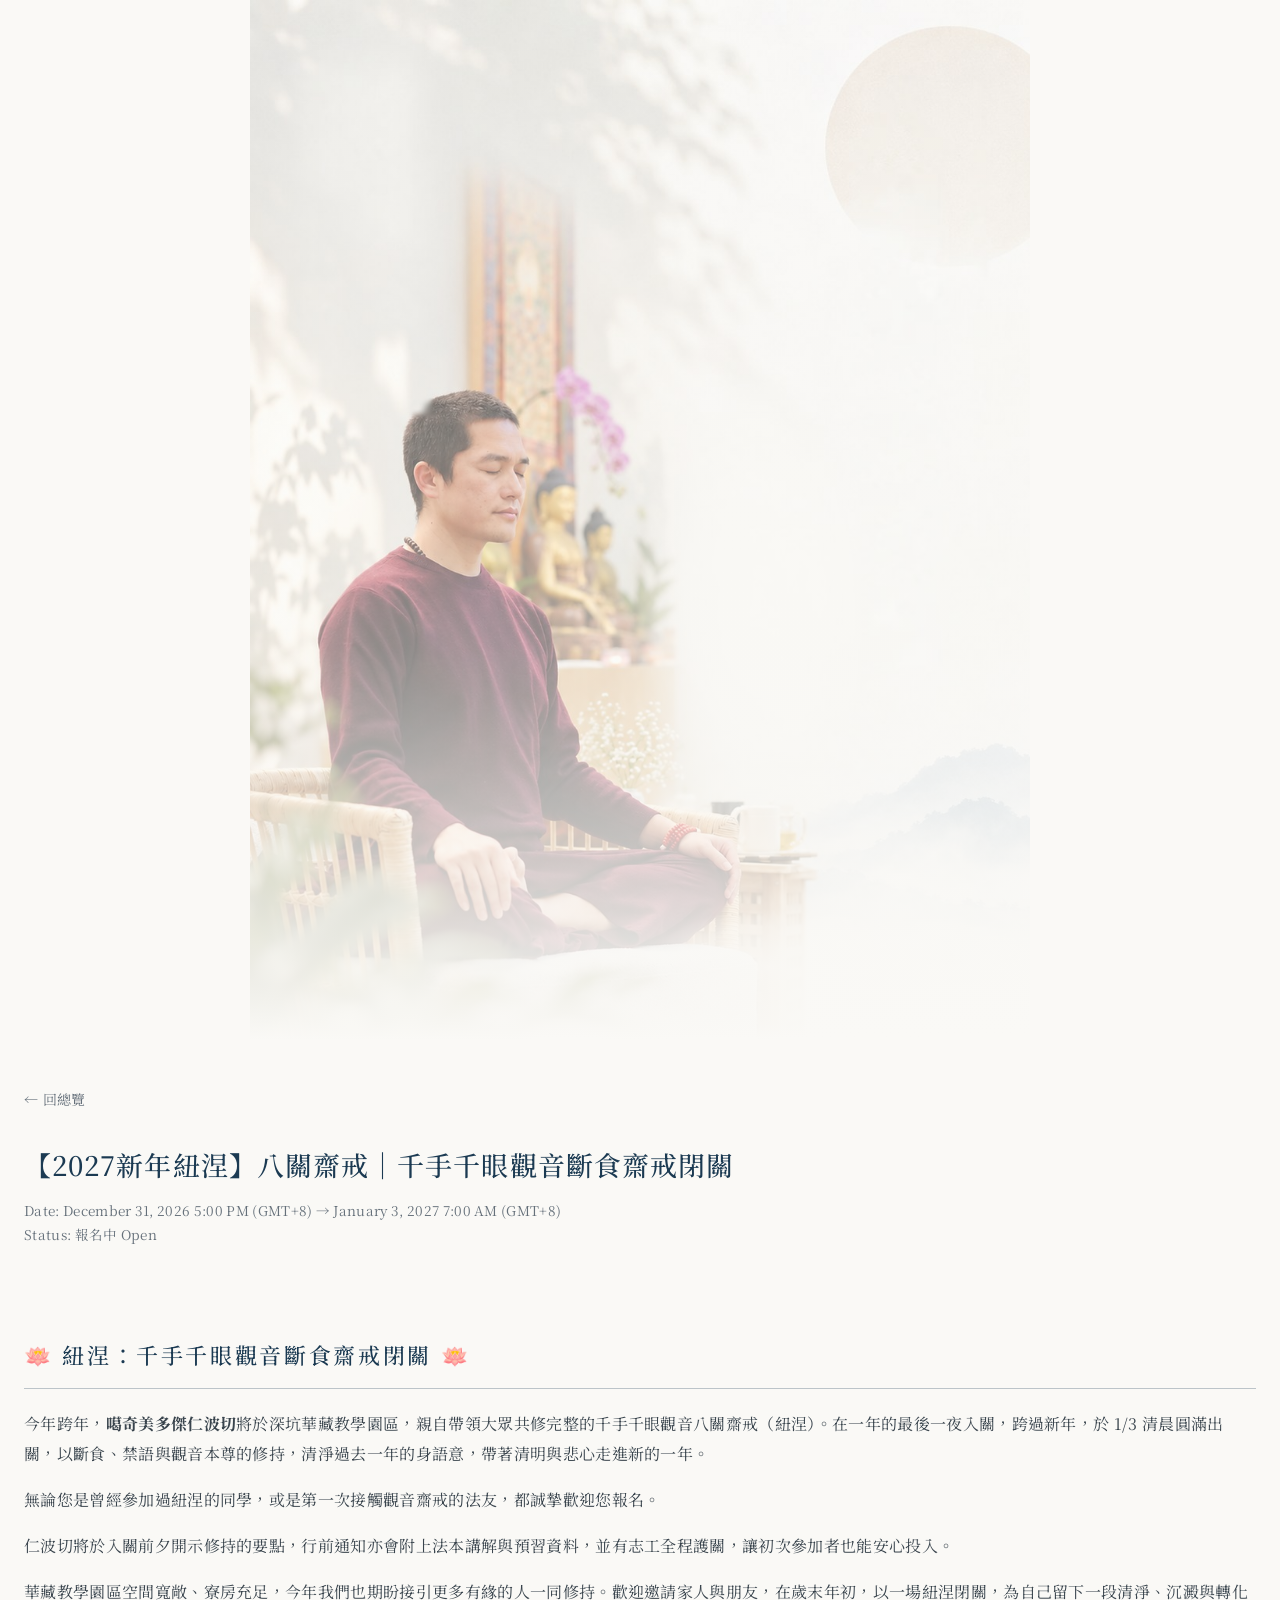
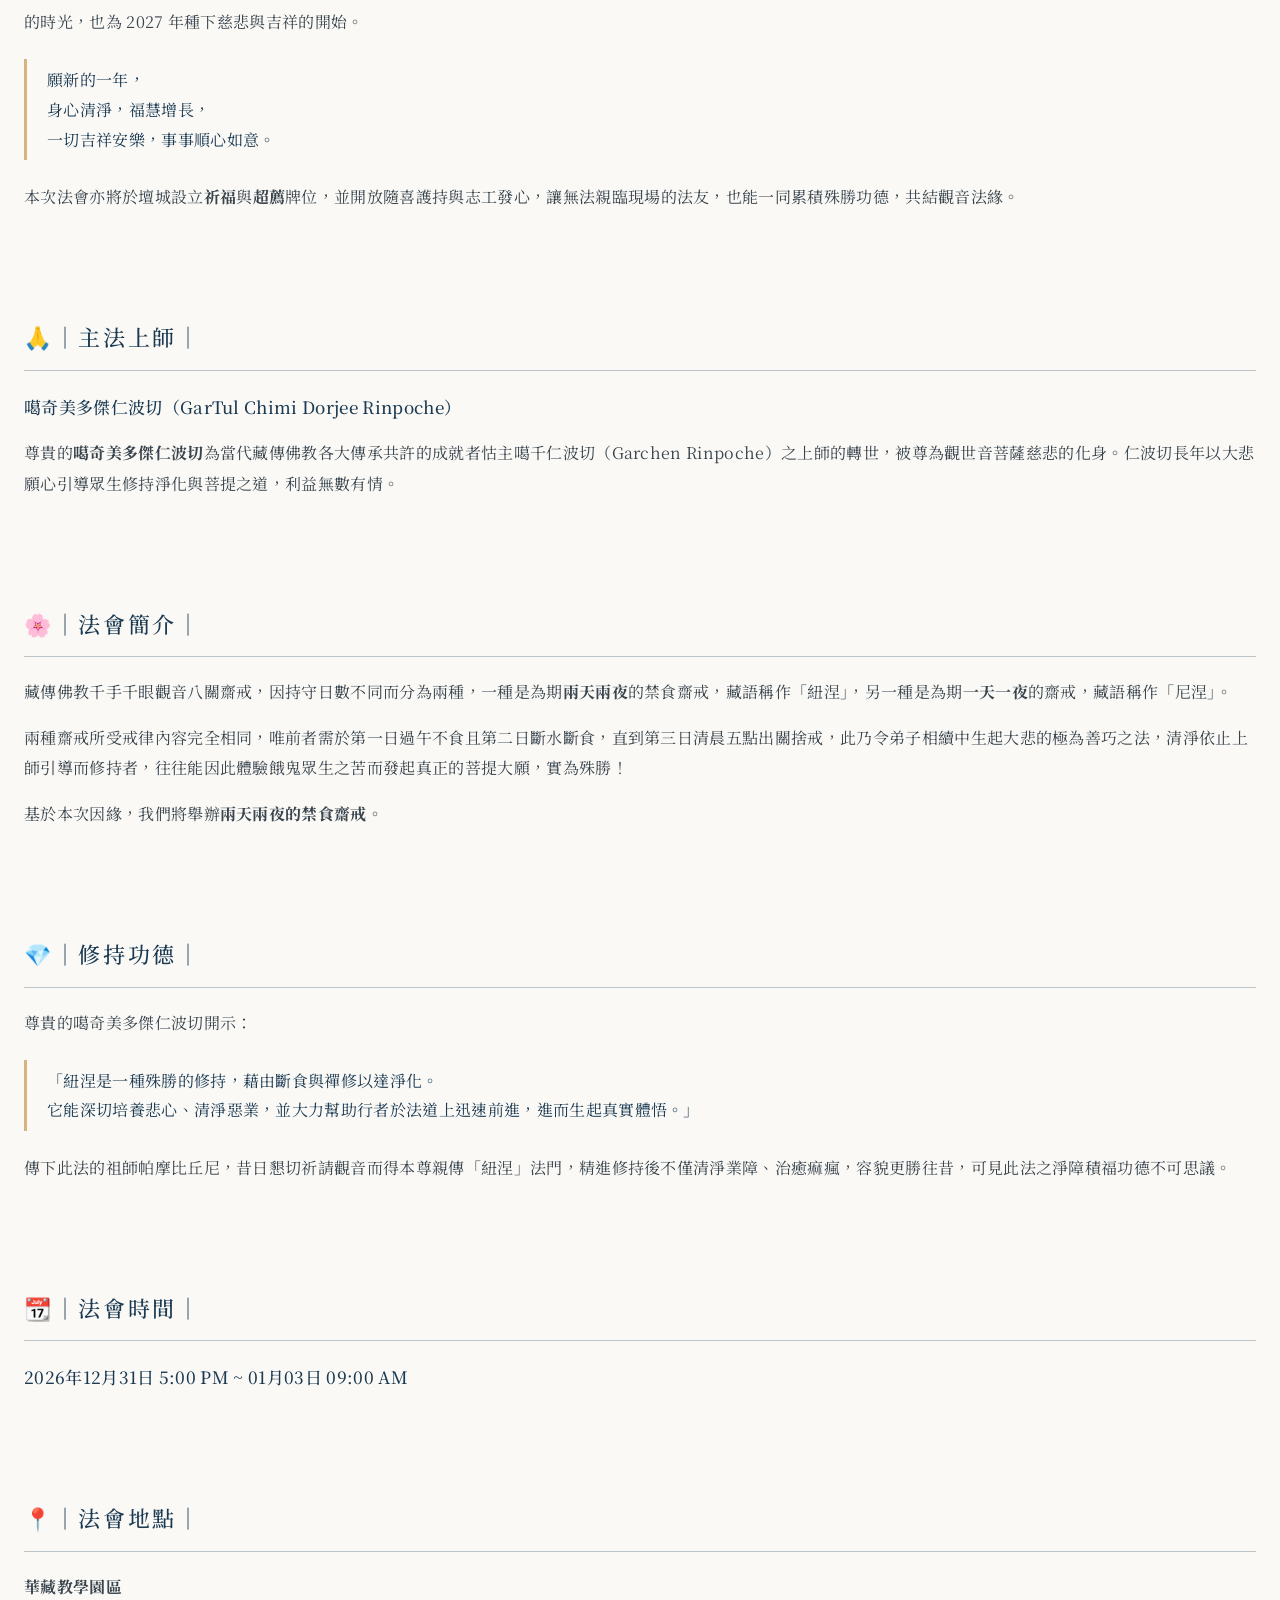
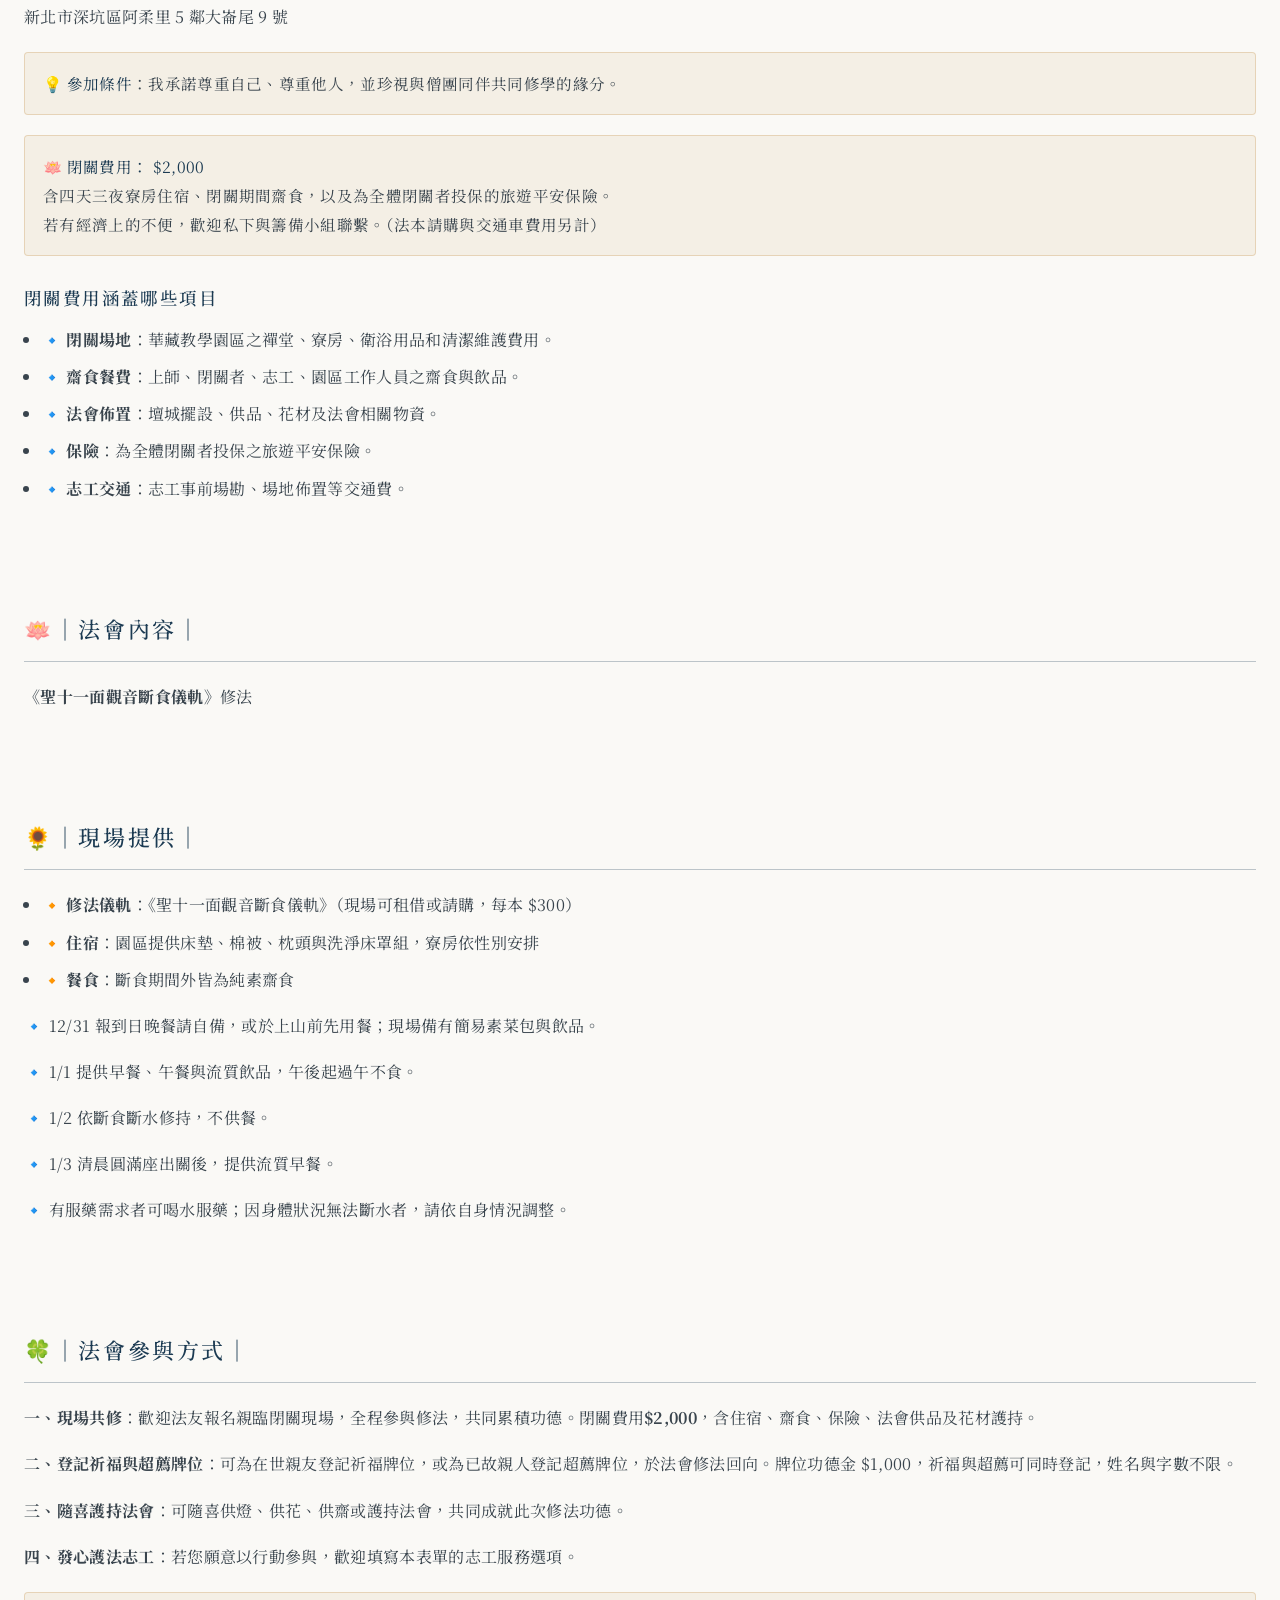
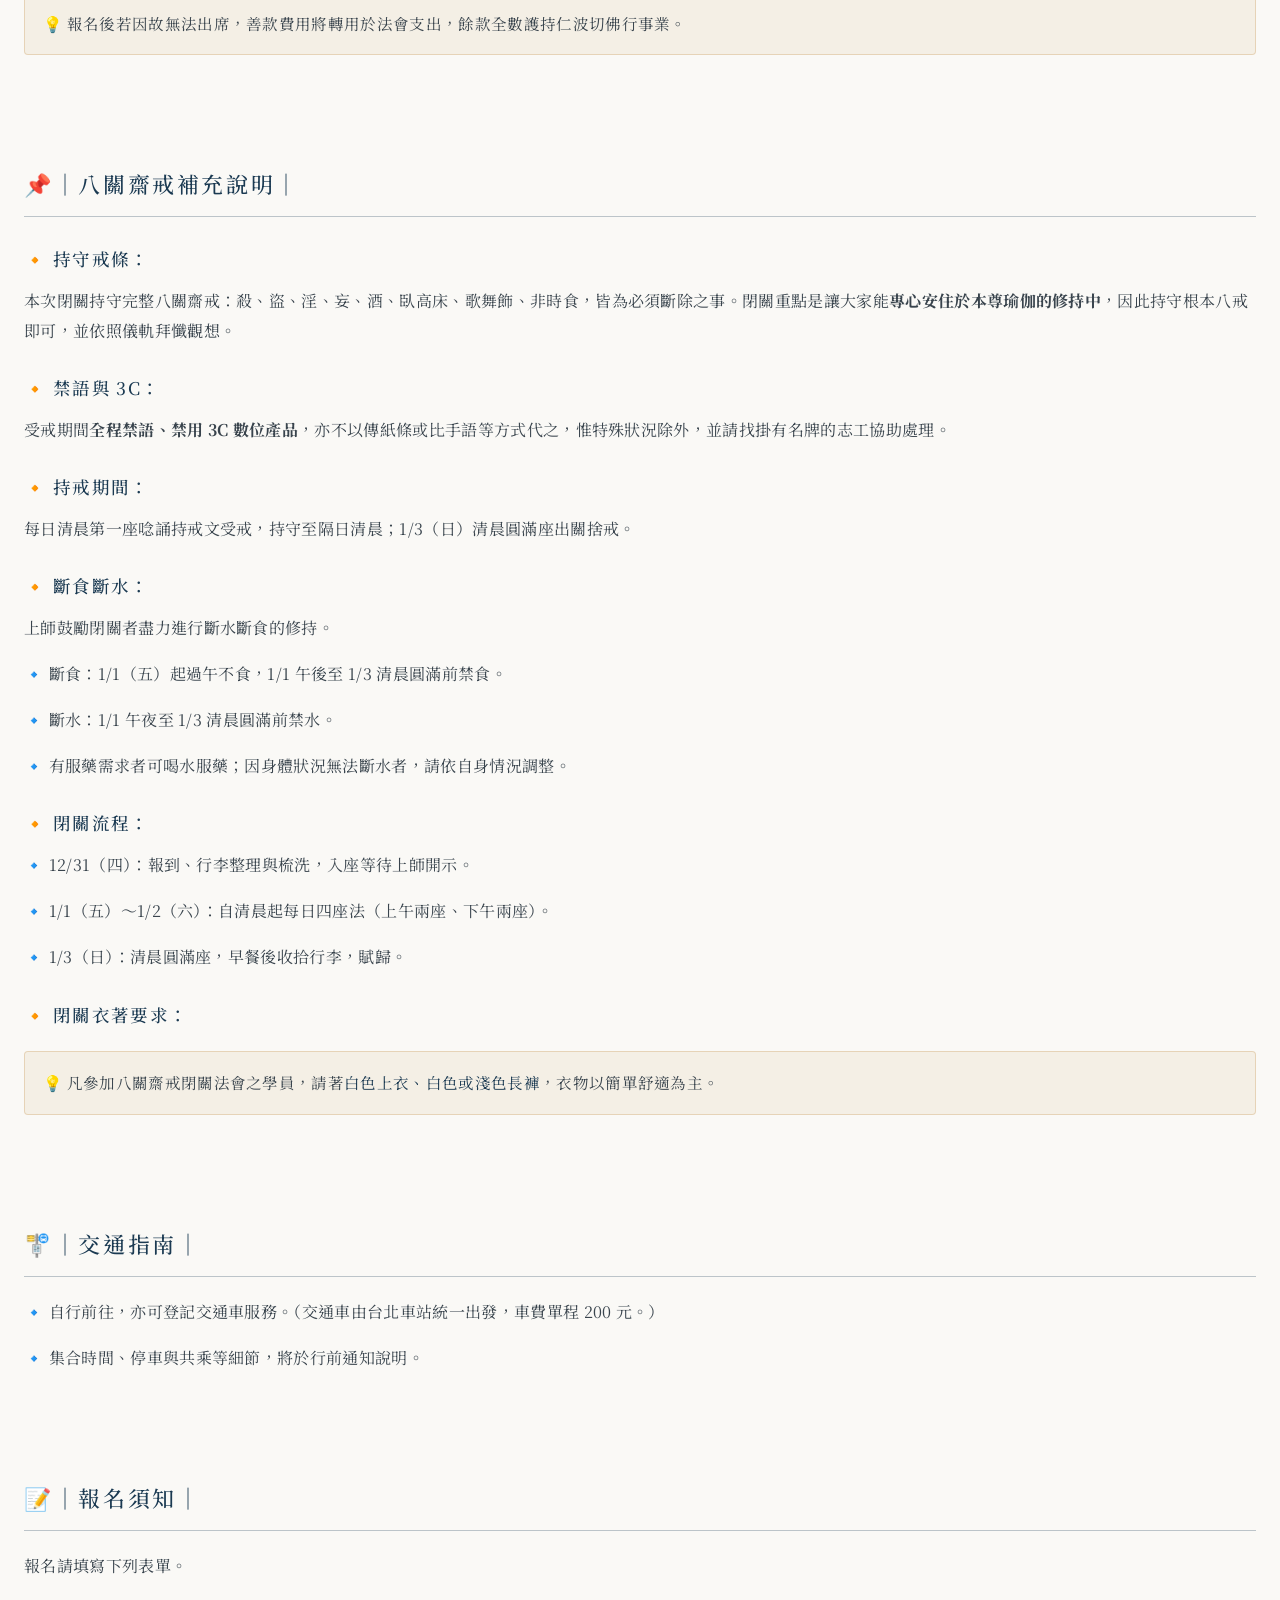
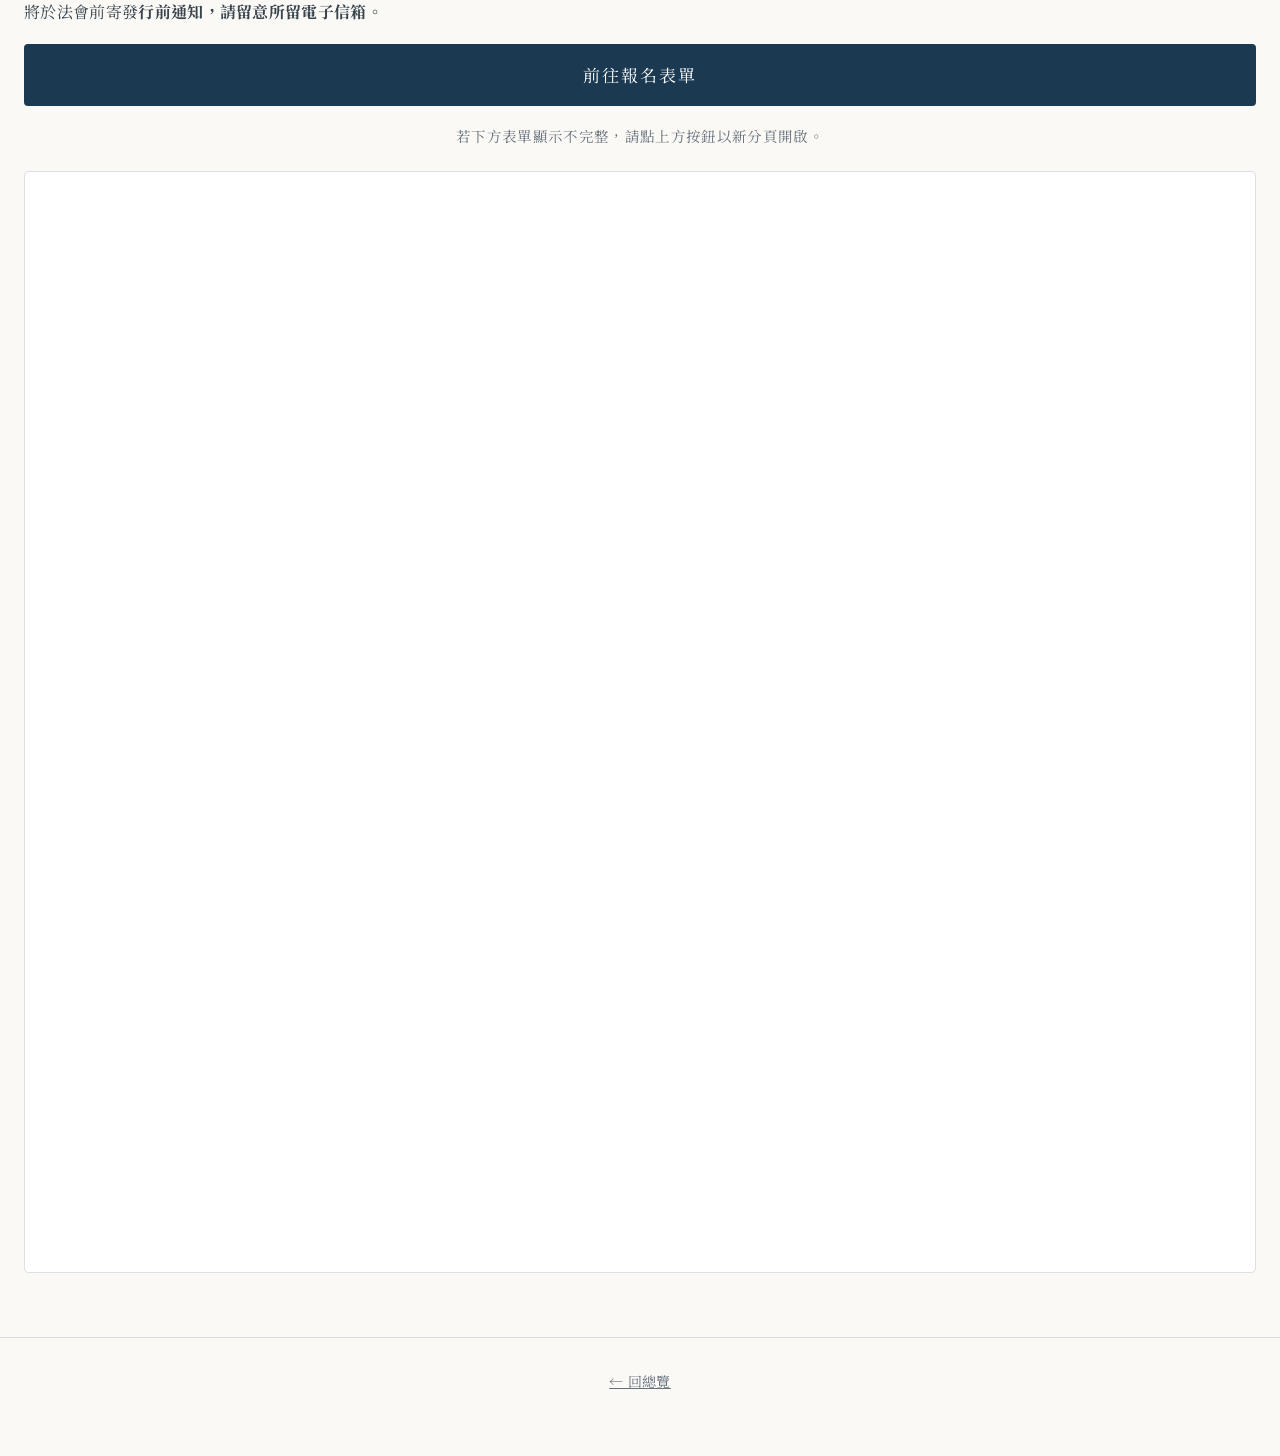
==== newyear.html @ a2498593 "介紹全文改用 Notion 原文；新年場開放報名；提高對比 內容 - 三頁的介紹段落一律改為兩份 Notion 活動頁的原文，移除先前自行撰寫的   導言與尼涅／紐涅對照表。首頁只留海報與兩場入口，不" ====
<!doctype html>
<html lang="zh-Hant">
<head>
<meta charset="utf-8">
<meta name="viewport" content="width=device-width,initial-scale=1">
<title>【2027新年紐涅】八關齋戒｜千手千眼觀音斷食齋戒閉關</title>
<meta name="description" content="2026/12/31–2027/01/03 深坑華藏教學園區。噶奇美多傑仁波切主法。完整跨年閉關，全程住宿。">
<link rel="icon" href="assets/favicon.svg" type="image/svg+xml">
<link rel="canonical" href="https://gcdrcommunity.github.io/chenrezig/newyear.html">
<meta property="og:type" content="website">
<meta property="og:title" content="【2027新年紐涅】八關齋戒｜千手千眼觀音斷食齋戒閉關">
<meta property="og:description" content="2026/12/31–2027/01/03 深坑華藏教學園區。噶奇美多傑仁波切主法。完整跨年閉關，全程住宿。">
<meta property="og:url" content="https://gcdrcommunity.github.io/chenrezig/newyear.html">
<meta property="og:image" content="https://gcdrcommunity.github.io/chenrezig/assets/og.jpg">
<meta property="og:image:width" content="1200">
<meta property="og:image:height" content="630">
<meta property="og:locale" content="zh_TW">
<meta name="twitter:card" content="summary_large_image">
<link rel="preconnect" href="https://fonts.googleapis.com">
<link rel="preconnect" href="https://fonts.gstatic.com" crossorigin>
<link href="https://fonts.googleapis.com/css2?family=Noto+Serif+TC:wght@300;400;500&amp;display=swap" rel="stylesheet">
<link rel="stylesheet" href="style.css">
</head>
<body>

<div class="hero"><img src="assets/hero.jpg" width="1000" height="1333" alt="禪堂中一位行者結跏趺坐，身後為佛龕與唐卡"></div>

<div class="wrap">
  <section>
    <a class="back" href="index.html">← 回總覽</a>
    <h1 class="ph">【2027新年紐涅】八關齋戒｜千手千眼觀音斷食齋戒閉關</h1>
    <p class="phs">Date: December 31, 2026 5:00 PM (GMT+8) → January 3, 2027 7:00 AM (GMT+8)<br>Status: 報名中 Open</p>
  </section>

  <section>
    <h2>🪷 紐涅：千手千眼觀音斷食齋戒閉關 🪷</h2>
    <p>今年跨年，<b>噶奇美多傑仁波切</b>將於深坑華藏教學園區，親自帶領大眾共修完整的千手千眼觀音八關齋戒（紐涅）。在一年的最後一夜入關，跨過新年，於 1/3 清晨圓滿出關，以斷食、禁語與觀音本尊的修持，清淨過去一年的身語意，帶著清明與悲心走進新的一年。</p>
    <p>無論您是曾經參加過紐涅的同學，或是第一次接觸觀音齋戒的法友，都誠摯歡迎您報名。</p>
    <p>仁波切將於入關前夕開示修持的要點，行前通知亦會附上法本講解與預習資料，並有志工全程護關，讓初次參加者也能安心投入。</p>
    <p>華藏教學園區空間寬敞、寮房充足，今年我們也期盼接引更多有緣的人一同修持。歡迎邀請家人與朋友，在歲末年初，以一場紐涅閉關，為自己留下一段清淨、沉澱與轉化的時光，也為 2027 年種下慈悲與吉祥的開始。</p>
    <div class="quote">願新的一年，<br>身心清淨，福慧增長，<br>一切吉祥安樂，事事順心如意。</div>
    <p>本次法會亦將於壇城設立<b>祈福</b>與<b>超薦</b>牌位，並開放隨喜護持與志工發心，讓無法親臨現場的法友，也能一同累積殊勝功德，共結觀音法緣。</p>
  </section>

  <section>
    <h2>🙏｜主法上師｜</h2>
    <p class="lead">噶奇美多傑仁波切（GarTul Chimi Dorjee Rinpoche）</p>
    <p>尊貴的<b>噶奇美多傑仁波切</b>為當代藏傳佛教各大傳承共許的成就者怙主噶千仁波切（Garchen Rinpoche）之上師的轉世，被尊為觀世音菩薩慈悲的化身。仁波切長年以大悲願心引導眾生修持淨化與菩提之道，利益無數有情。</p>
  </section>

  <section>
    <h2>🌸｜法會簡介｜</h2>
    <p>藏傳佛教千手千眼觀音八關齋戒，因持守日數不同而分為兩種，一種是為期<b>兩天兩夜</b>的禁食齋戒，藏語稱作「紐涅」，另一種是為期<b>一天一夜</b>的齋戒，藏語稱作「尼涅」。</p>
    <p>兩種齋戒所受戒律內容完全相同，唯前者需於第一日過午不食且第二日斷水斷食，直到第三日清晨五點出關捨戒，此乃令弟子相續中生起大悲的極為善巧之法，清淨依止上師引導而修持者，往往能因此體驗餓鬼眾生之苦而發起真正的菩提大願，實為殊勝！</p>
    <p>基於本次因緣，我們將舉辦<b>兩天兩夜的禁食齋戒</b>。</p>
  </section>

  <section>
    <h2>💎｜修持功德｜</h2>
    <p>尊貴的噶奇美多傑仁波切開示：</p>
    <div class="quote">「紐涅是一種殊勝的修持，藉由斷食與禪修以達淨化。<br>它能深切培養悲心、清淨惡業，並大力幫助行者於法道上迅速前進，進而生起真實體悟。」</div>
    <p>傳下此法的祖師帕摩比丘尼，昔日懇切祈請觀音而得本尊親傳「紐涅」法門，精進修持後不僅清淨業障、治癒痲瘋，容貌更勝往昔，可見此法之淨障積福功德不可思議。</p>
  </section>

  <section>
    <h2>📆｜法會時間｜</h2>
    <p class="lead">2026年12月31日 5:00 PM ~ 01月03日 09:00 AM</p>
  </section>

  <section>
    <h2>📍｜法會地點｜</h2>
    <p><b>華藏教學園區</b><br>新北市深坑區阿柔里 5 鄰大崙尾 9 號</p>
    <div class="note">💡 <b>參加條件</b>：我承諾尊重自己、尊重他人，並珍視與僧團同伴共同修學的緣分。</div>
    <div class="note">🪷 <b>閉關費用： $2,000</b><br>含四天三夜寮房住宿、閉關期間齋食，以及為全體閉關者投保的旅遊平安保險。<br>若有經濟上的不便，歡迎私下與籌備小組聯繫。（法本請購與交通車費用另計）</div>
    <h3>閉關費用涵蓋哪些項目</h3>
    <ul>
      <li>🔹 <b>閉關場地</b>：華藏教學園區之禪堂、寮房、衛浴用品和清潔維護費用。</li>
      <li>🔹 <b>齋食餐費</b>：上師、閉關者、志工、園區工作人員之齋食與飲品。</li>
      <li>🔹 <b>法會佈置</b>：壇城擺設、供品、花材及法會相關物資。</li>
      <li>🔹 <b>保險</b>：為全體閉關者投保之旅遊平安保險。</li>
      <li>🔹 <b>志工交通</b>：志工事前場勘、場地佈置等交通費。</li>
    </ul>
  </section>

  <section>
    <h2>🪷｜法會內容｜</h2>
    <p><b>《聖十一面觀音斷食儀軌》</b>修法</p>
  </section>

  <section>
    <h2>🌻｜現場提供｜</h2>
    <ul>
      <li>🔸 <b>修法儀軌</b>：《聖十一面觀音斷食儀軌》（現場可租借或請購，每本 $300）</li>
      <li>🔸 <b>住宿</b>：園區提供床墊、棉被、枕頭與洗淨床罩組，寮房依性別安排</li>
      <li>🔸 <b>餐食</b>：斷食期間外皆為純素齋食</li>
    </ul>
    <p>🔹 12/31 報到日晚餐請自備，或於上山前先用餐；現場備有簡易素菜包與飲品。</p>
    <p>🔹 1/1 提供早餐、午餐與流質飲品，午後起過午不食。</p>
    <p>🔹 1/2 依斷食斷水修持，不供餐。</p>
    <p>🔹 1/3 清晨圓滿座出關後，提供流質早餐。</p>
    <p>🔹 有服藥需求者可喝水服藥；因身體狀況無法斷水者，請依自身情況調整。</p>
  </section>

  <section>
    <h2>🍀｜法會參與方式｜</h2>
    <p><b>一、現場共修</b>：歡迎法友報名親臨閉關現場，全程參與修法，共同累積功德。閉關費用<b>$2,000</b>，含住宿、齋食、保險、法會供品及花材護持。</p>
    <p><b>二、登記祈福與超薦牌位</b>：可為在世親友登記祈福牌位，或為已故親人登記超薦牌位，於法會修法回向。牌位功德金 $1,000，祈福與超薦可同時登記，姓名與字數不限。</p>
    <p><b>三、隨喜護持法會</b>：可隨喜供燈、供花、供齋或護持法會，共同成就此次修法功德。</p>
    <p><b>四、發心護法志工</b>：若您願意以行動參與，歡迎填寫本表單的志工服務選項。</p>
    <div class="note">💡 報名後若因故無法出席，善款費用將轉用於法會支出，餘款全數護持仁波切佛行事業。</div>
  </section>

  <section>
    <h2>📌｜八關齋戒補充說明｜</h2>
    <h3>🔸 持守戒條：</h3>
    <p>本次閉關持守完整八關齋戒：殺、盜、淫、妄、酒、臥高床、歌舞飾、非時食，皆為必須斷除之事。閉關重點是讓大家能<b>專心安住於本尊瑜伽的修持中</b>，因此持守根本八戒即可，並依照儀軌拜懺觀想。</p>
    <h3>🔸 禁語與 3C：</h3>
    <p>受戒期間<b>全程禁語、禁用 3C 數位產品</b>，亦不以傳紙條或比手語等方式代之，惟特殊狀況除外，並請找掛有名牌的志工協助處理。</p>
    <h3>🔸 持戒期間：</h3>
    <p>每日清晨第一座唸誦持戒文受戒，持守至隔日清晨；1/3（日）清晨圓滿座出關捨戒。</p>
    <h3>🔸 斷食斷水：</h3>
    <p>上師鼓勵閉關者盡力進行斷水斷食的修持。</p>
    <p>🔹 斷食：1/1（五）起過午不食，1/1 午後至 1/3 清晨圓滿前禁食。</p>
    <p>🔹 斷水：1/1 午夜至 1/3 清晨圓滿前禁水。</p>
    <p>🔹 有服藥需求者可喝水服藥；因身體狀況無法斷水者，請依自身情況調整。</p>
    <h3>🔸 閉關流程：</h3>
    <p>🔹 12/31（四）：報到、行李整理與梳洗，入座等待上師開示。</p>
    <p>🔹 1/1（五）～1/2（六）：自清晨起每日四座法（上午兩座、下午兩座）。</p>
    <p>🔹 1/3（日）：清晨圓滿座，早餐後收拾行李，賦歸。</p>
    <h3>🔸 閉關衣著要求：</h3>
    <div class="note">💡 凡參加八關齋戒閉關法會之學員，請著<b>白色上衣、白色或淺色長褲</b>，衣物以簡單舒適為主。</div>
  </section>

  <section>
    <h2>🚏｜交通指南｜</h2>
    <p>🔹 自行前往，亦可登記交通車服務。（交通車由台北車站統一出發，車費單程 200 元。）</p>
    <p>🔹 集合時間、停車與共乘等細節，將於行前通知說明。</p>
  </section>

  <section id="signup">
    <h2>📝｜報名須知｜</h2>
    <p>報名請填寫下列表單。</p>
    <p>將於法會前寄發<b>行前通知，請留意所留電子信箱。</b></p>
    <p><a class="btn" href="https://forms.gle/khcUwP15ReyFD28b9" target="_blank" rel="noopener">前往報名表單</a></p>
    <p class="muted" style="margin-top:10px;text-align:center">若下方表單顯示不完整，請點上方按鈕以新分頁開啟。</p>
    <div class="embed">
      <iframe src="https://docs.google.com/forms/d/e/1FAIpQLSd04q192x40sjRv7OFIz_CdbVLhbtyUOc1R2VLXVayoe45BRQ/viewform?embedded=true"
              loading="lazy" title="2027 新年紐涅報名表">載入中…</iframe>
    </div>
  </section>
</div>

<footer><div class="wrap"><p><a href="index.html">← 回總覽</a></p></div></footer>
</body>
</html>
---- style.css ----
/* 光明洲實修中心 — 千手千眼觀音八關齋戒
   色與字沿用 Poster/設計規範/光明洲網宣設計規範_20260907.md */
:root{
  --navy:#1B3A52; --ink:#39444D; --grey:#65707A;
  --paper:#FAF9F6; --warm:#D6B480; --line:rgba(34,65,90,.16);
  --serif:"Noto Serif TC","Songti TC","Source Han Serif TC",serif;
}
*{margin:0;padding:0;box-sizing:border-box}
html{scroll-behavior:smooth}
body{background:var(--paper);color:var(--ink);font-family:var(--serif);
  font-weight:400;line-height:1.88;letter-spacing:.02em;
  -webkit-font-smoothing:antialiased}
img{max-width:100%;display:block}
a{color:var(--navy)}
.wrap{max-width:760px;margin:0 auto;padding:0 24px}

/* 頁首 */
.hero{position:relative;max-width:780px;margin:0 auto}
/* 整張顯示，height:auto。用 cover＋固定高度會裁掉人的身體，不要那樣做 */
.hero img{width:100%;height:auto}
.hero.poster{max-width:780px;padding-top:22px}
.hero::after{content:"";position:absolute;inset:0;
  background:linear-gradient(to bottom,rgba(250,249,246,.18),rgba(250,249,246,.55) 62%,var(--paper))}
/* 覆寫要放在基底之後，靠權重贏是脆弱的 */
.hero.poster::after{display:none}
.hero-txt{position:absolute;z-index:2;left:0;right:0;bottom:26px;text-align:center}
.hero-txt .t{font-size:clamp(30px,7vw,46px);color:var(--navy);letter-spacing:.22em;font-weight:400}
.hero-txt .s{font-size:clamp(12px,3vw,15px);color:var(--navy);letter-spacing:.42em;margin-top:12px;opacity:.85}

/* 區塊 */
section{padding:44px 0}
h2{font-size:22px;font-weight:500;color:var(--navy);letter-spacing:.12em;
  margin-bottom:20px;padding-bottom:12px;border-bottom:1px solid rgba(27,58,82,.28)}
h3{font-size:17.5px;font-weight:500;color:var(--navy);letter-spacing:.08em;margin:26px 0 10px}
p{margin-bottom:16px}
ul{margin:0 0 16px 1.1em}li{margin-bottom:7px}
.lead{font-size:17px;color:var(--navy);font-weight:500}
.quote{border-left:3px solid var(--warm);padding:6px 0 6px 20px;margin:22px 0;
  color:var(--navy);font-size:16px;line-height:1.85}
.note{background:rgba(214,180,128,.14);border:1px solid rgba(214,180,128,.46);
  border-radius:4px;padding:16px 18px;margin:20px 0;font-size:15.5px;color:var(--ink)}
.note b{color:var(--navy);font-weight:400}
.muted{color:var(--grey);font-size:14.5px}

/* 場次卡 */
.cards{display:grid;gap:22px}
.card{border:1px solid var(--line);border-radius:5px;padding:26px 24px;background:#fff}
.card .tag{font-size:12.5px;letter-spacing:.26em;color:var(--grey);font-weight:500}
.card h3{margin:8px 0 14px;font-size:20px;letter-spacing:.08em}
.card .when{font-size:clamp(24px,5.5vw,32px);color:var(--navy);letter-spacing:.02em;
  font-weight:200;line-height:1.35;margin-bottom:6px}
.card .where{font-size:16px;color:var(--navy);margin-bottom:4px}
.card .cond{font-size:15px;color:var(--ink);margin-bottom:20px}
.status{display:inline-block;font-size:12px;letter-spacing:.16em;padding:3px 11px;
  border-radius:99px;border:1px solid currentColor}
.status.open{color:#3E6B4F}.status.soon{color:#9A7B44}

/* 按鈕 */
.btn{display:block;text-align:center;text-decoration:none;background:var(--navy);color:#fff;
  padding:15px 20px;border-radius:4px;font-size:17px;letter-spacing:.12em}
.btn:hover{background:#1a3348}
.btn.ghost{background:transparent;color:var(--navy);border:1px solid var(--navy)}
.btn.off{background:#E7E4DE;color:var(--grey);pointer-events:none;border:none}

/* 表單嵌入 */
.embed{margin-top:22px;border:1px solid var(--line);border-radius:5px;overflow:hidden;background:#fff}
.embed iframe{width:100%;height:1100px;border:0;display:block}

/* 資訊表 */
.kv{width:100%;border-collapse:collapse;font-size:15px;margin-bottom:16px}
.kv th{text-align:left;font-weight:500;color:var(--grey);width:6.6em;
  padding:9px 12px 9px 0;vertical-align:top;white-space:nowrap}
.kv td{padding:9px 0;color:var(--navy);border-bottom:1px solid var(--line)}
.kv tr:last-child td{border-bottom:0}

/* 頁尾 */
footer{border-top:1px solid var(--line);margin-top:20px;padding:30px 0 46px;
  text-align:center;color:var(--grey);font-size:14px}
footer a{color:var(--grey)}
.back{display:inline-block;margin-bottom:26px;font-size:14px;color:var(--grey);text-decoration:none}
@media(max-width:560px){.embed iframe{height:1400px}}

/* 長字串（羅馬拼音、網址）在窄螢幕會撐破版面 */
body{overflow-wrap:break-word}
.wrap,section,.card,.kv,.kv td{max-width:100%}
@media(max-width:560px){
  .kv th{width:5em;font-size:14px}
  .kv td{font-size:14px}
  .hero-txt .t{letter-spacing:.16em}
}

/* Notion 頁名與狀態列 */
.ph{font-size:clamp(21px,4.4vw,27px);font-weight:500;color:var(--navy);
  letter-spacing:.04em;line-height:1.55;margin:6px 0 12px}
.phs{font-size:13.5px;color:var(--grey);line-height:1.8;margin-bottom:0}

/* 視覺隱藏但螢幕閱讀器讀得到 */
.vh{position:absolute;width:1px;height:1px;padding:0;margin:-1px;overflow:hidden;
  clip:rect(0 0 0 0);white-space:nowrap;border:0}
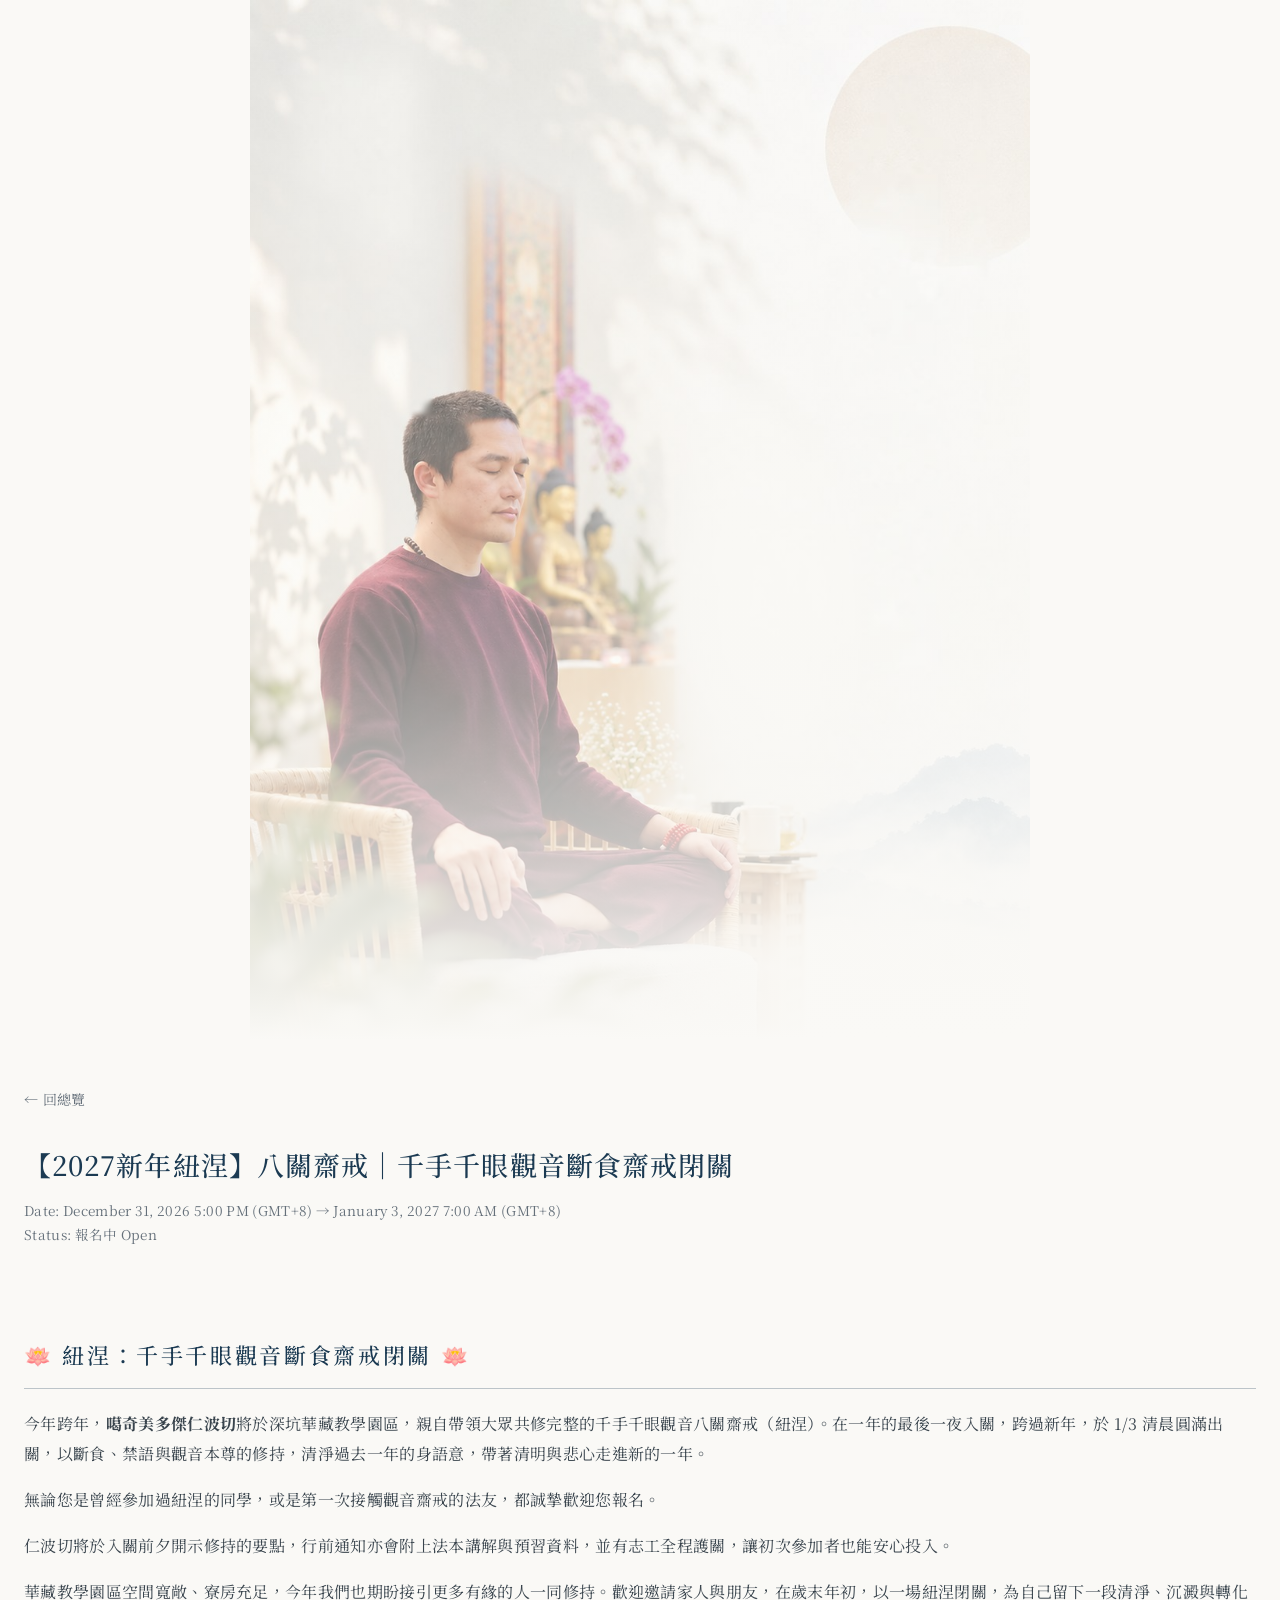
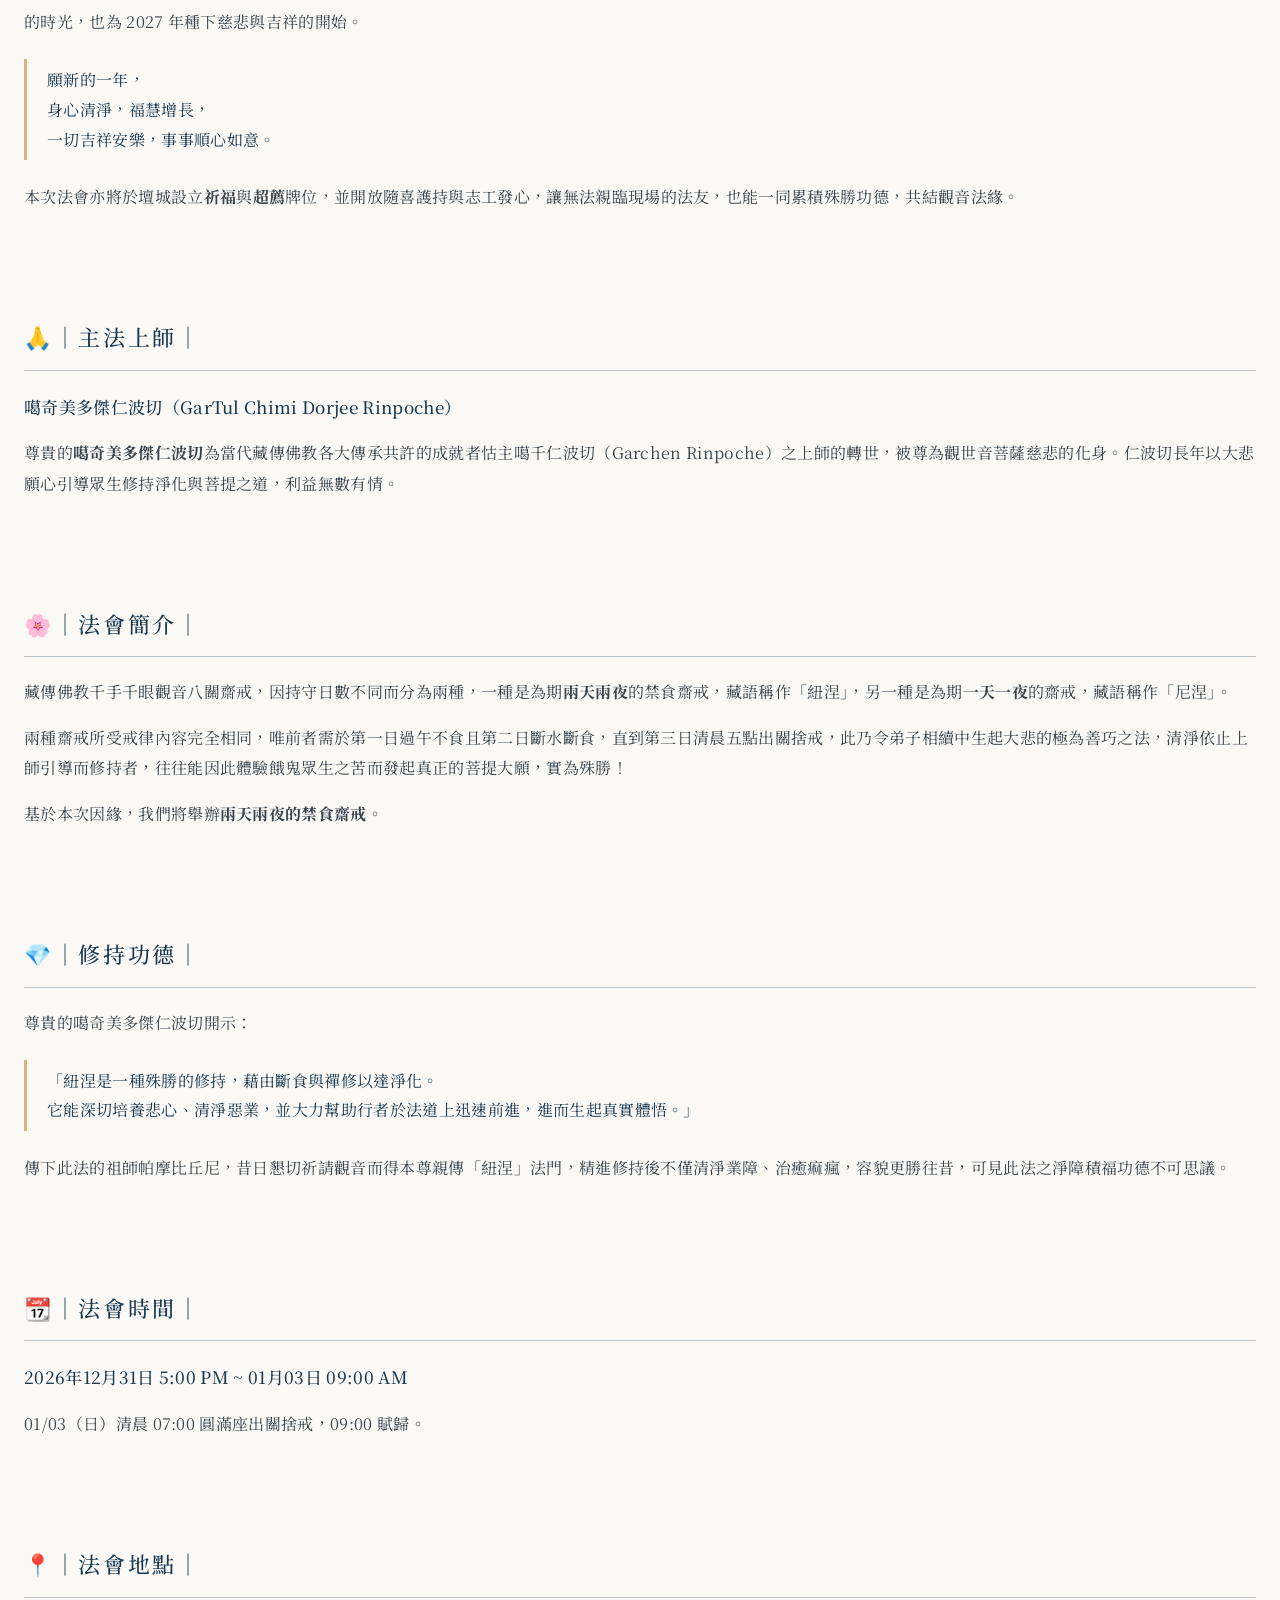
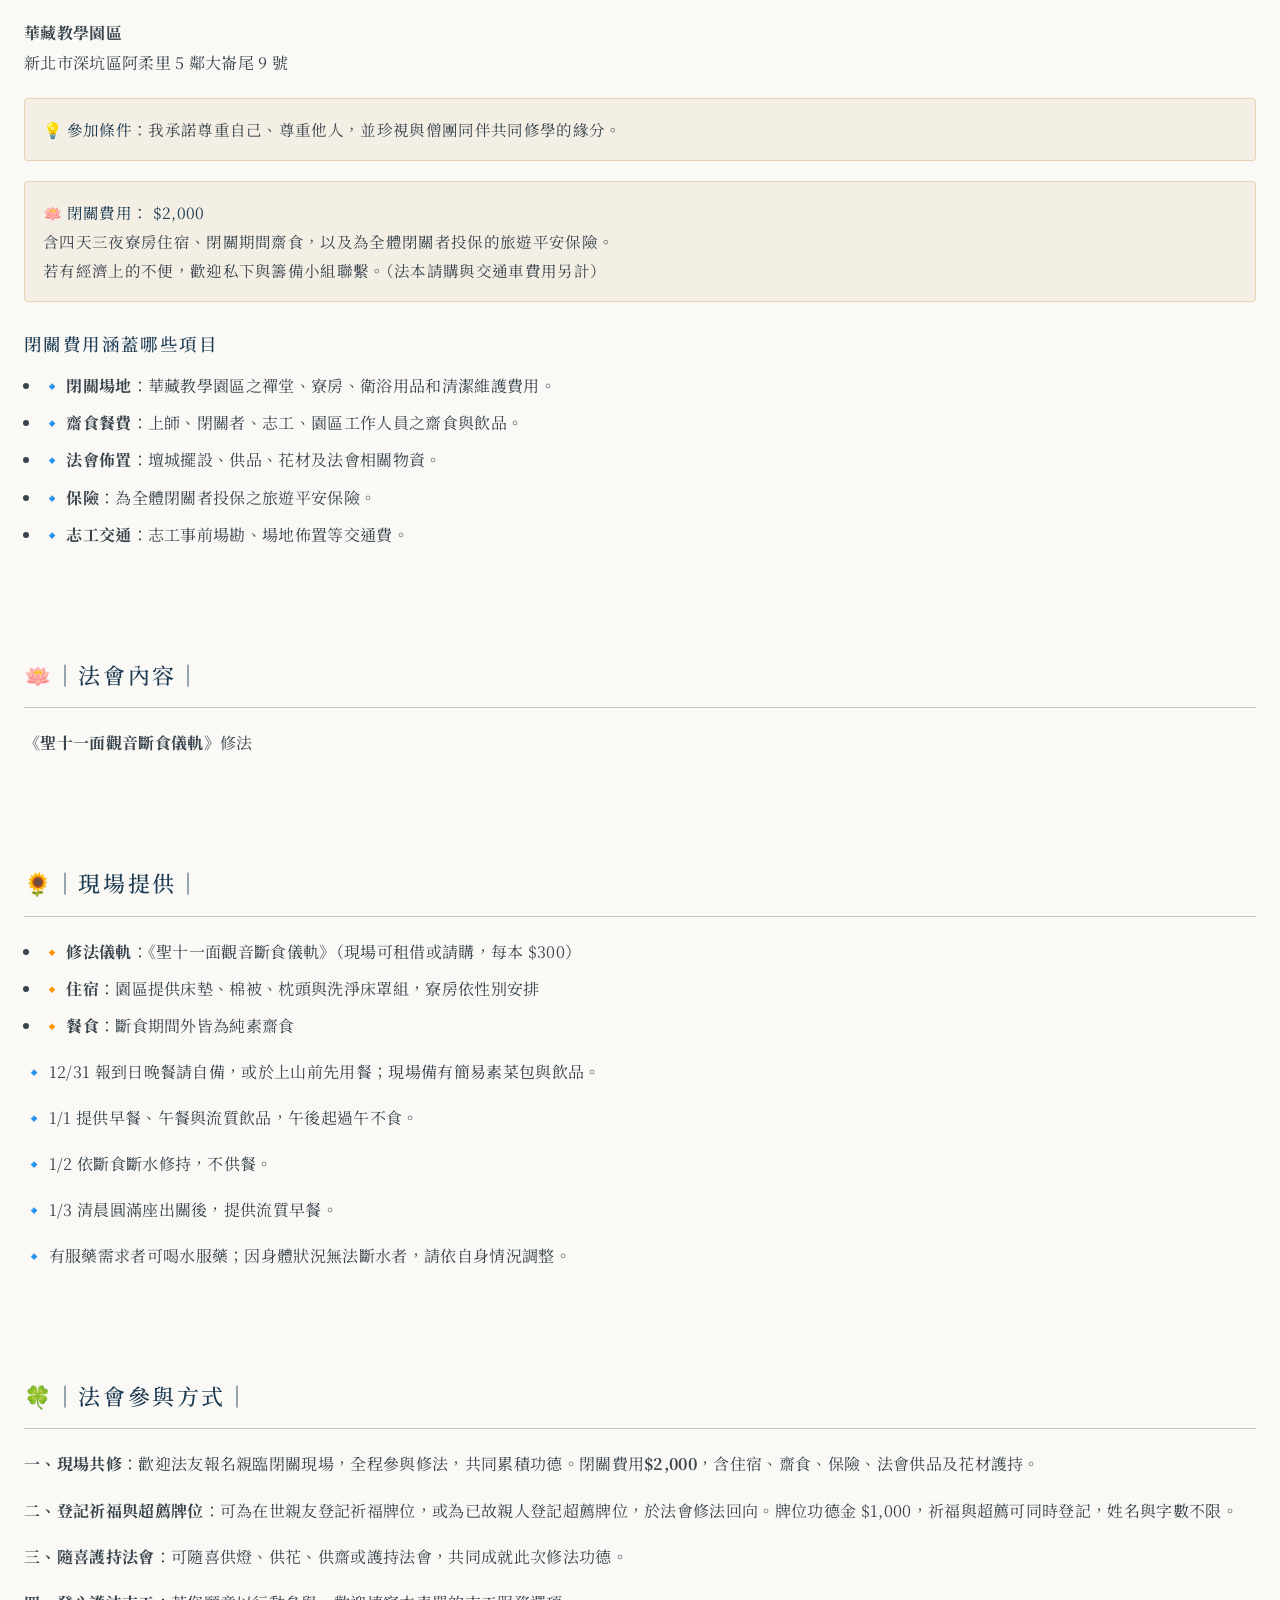
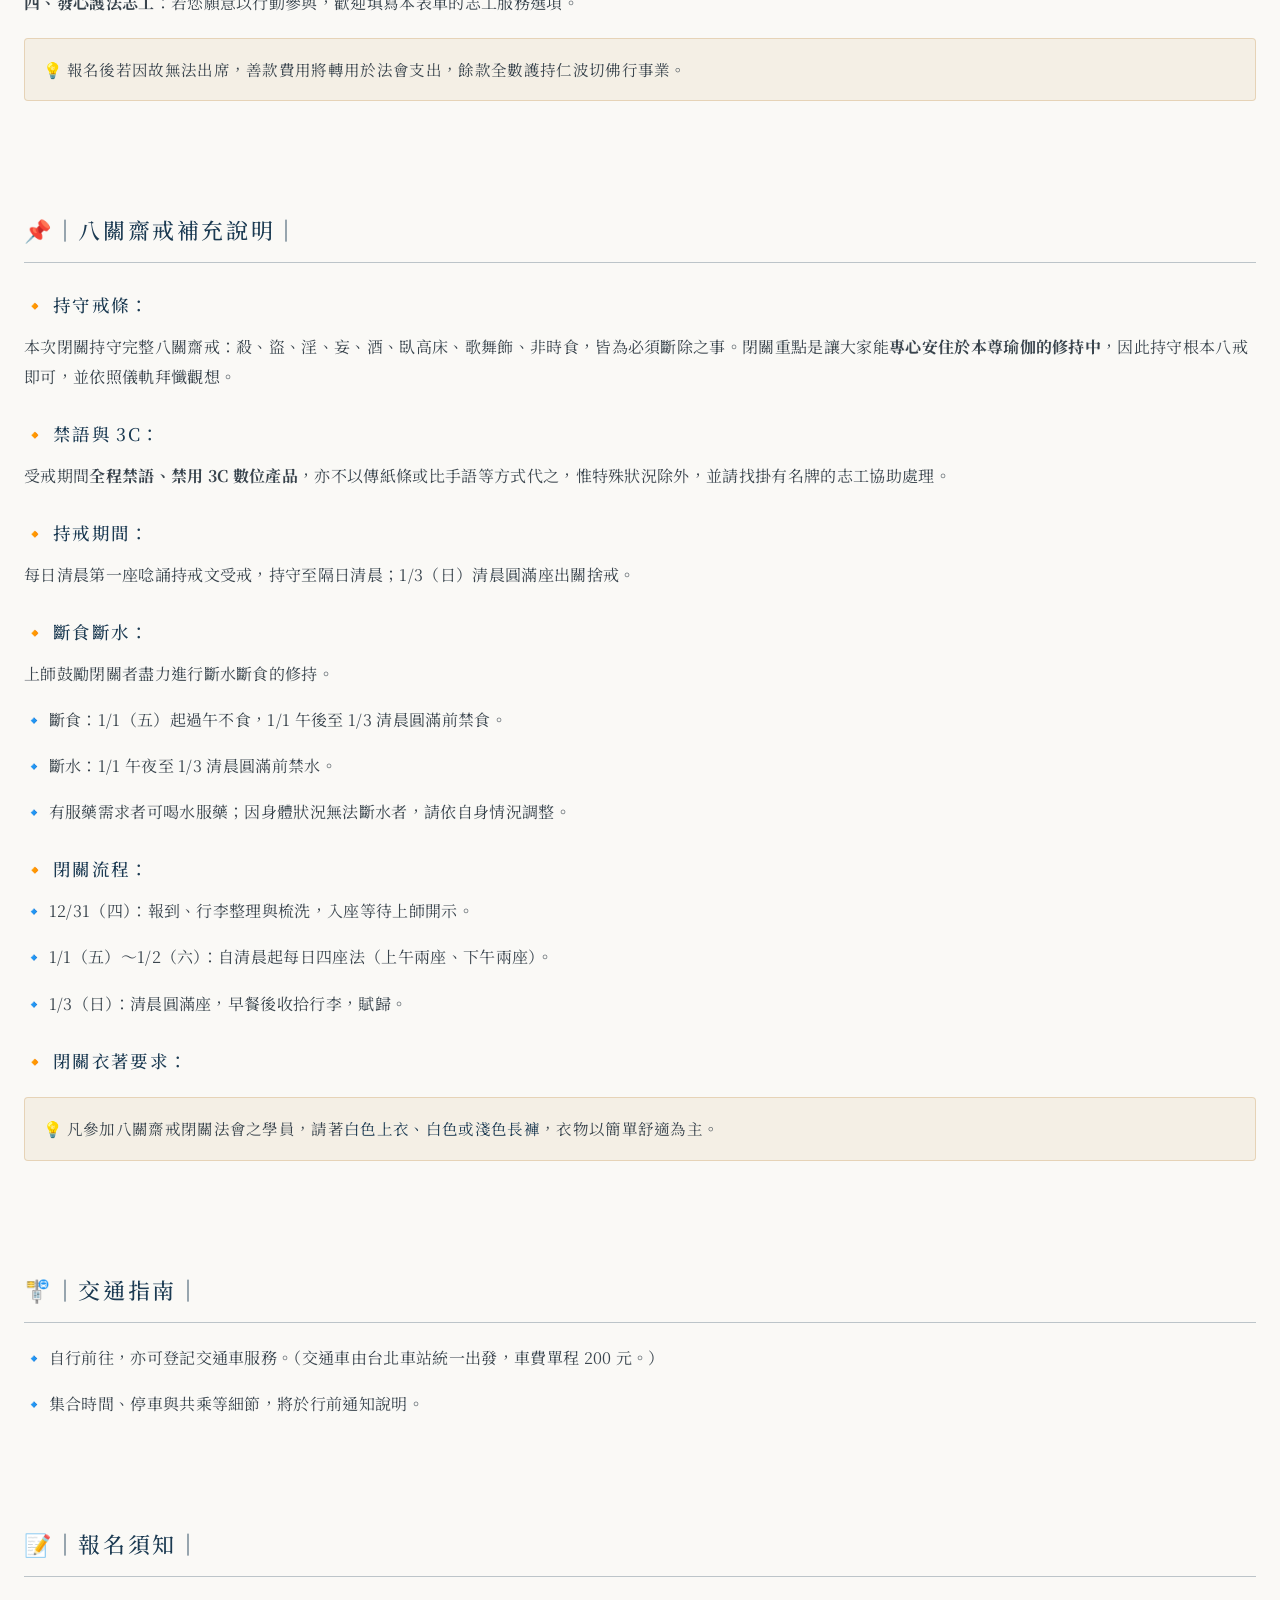
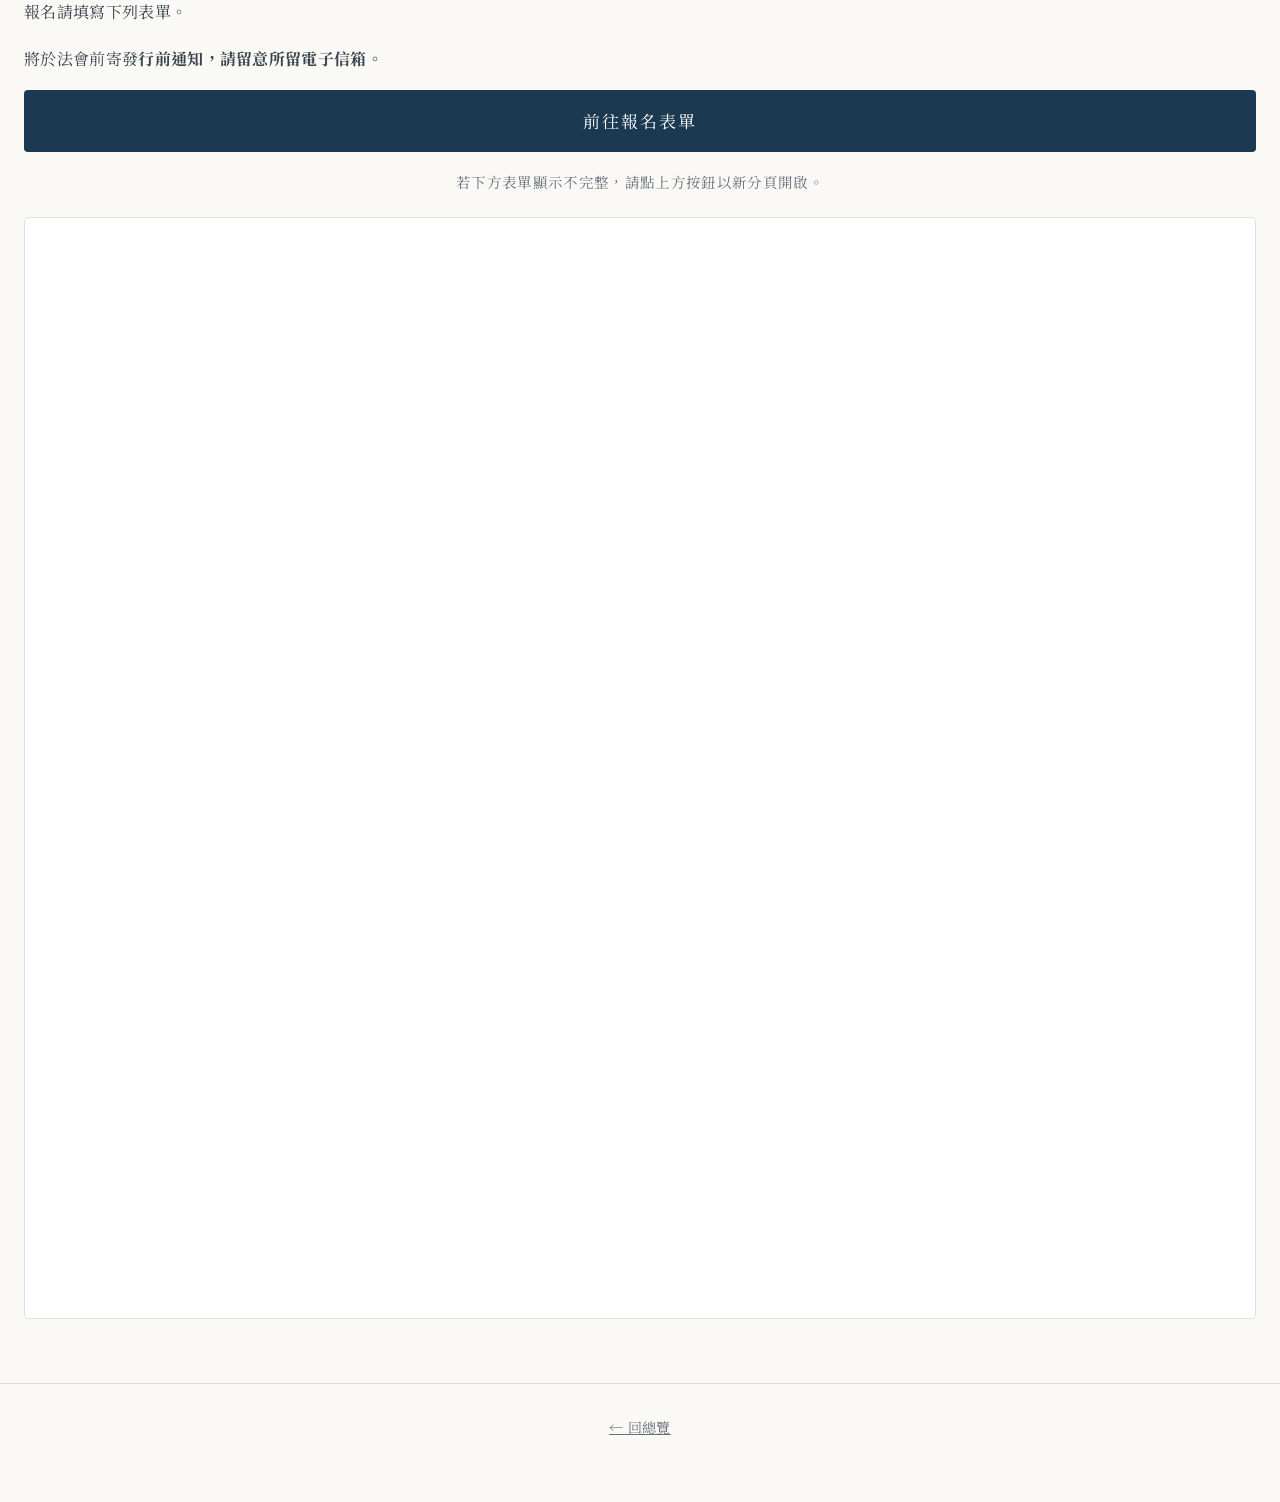
==== commit cf3db326: "新年場法會時間補上出關與賦歸兩個時刻 Notion 頁面屬性寫 1/3 07:00、本文寫 09:00，原本無法判斷哪個對。 業主確認：07:00 是圓滿座出關捨戒，09:00 是賦歸，兩個是不同時刻" ====
--- a/newyear.html
+++ b/newyear.html
@@ -65,6 +65,7 @@
   <section>
     <h2>📆｜法會時間｜</h2>
     <p class="lead">2026年12月31日 5:00 PM ~ 01月03日 09:00 AM</p>
+    <p>01/03（日）清晨 07:00 圓滿座出關捨戒，09:00 賦歸。</p>
   </section>
 
   <section>
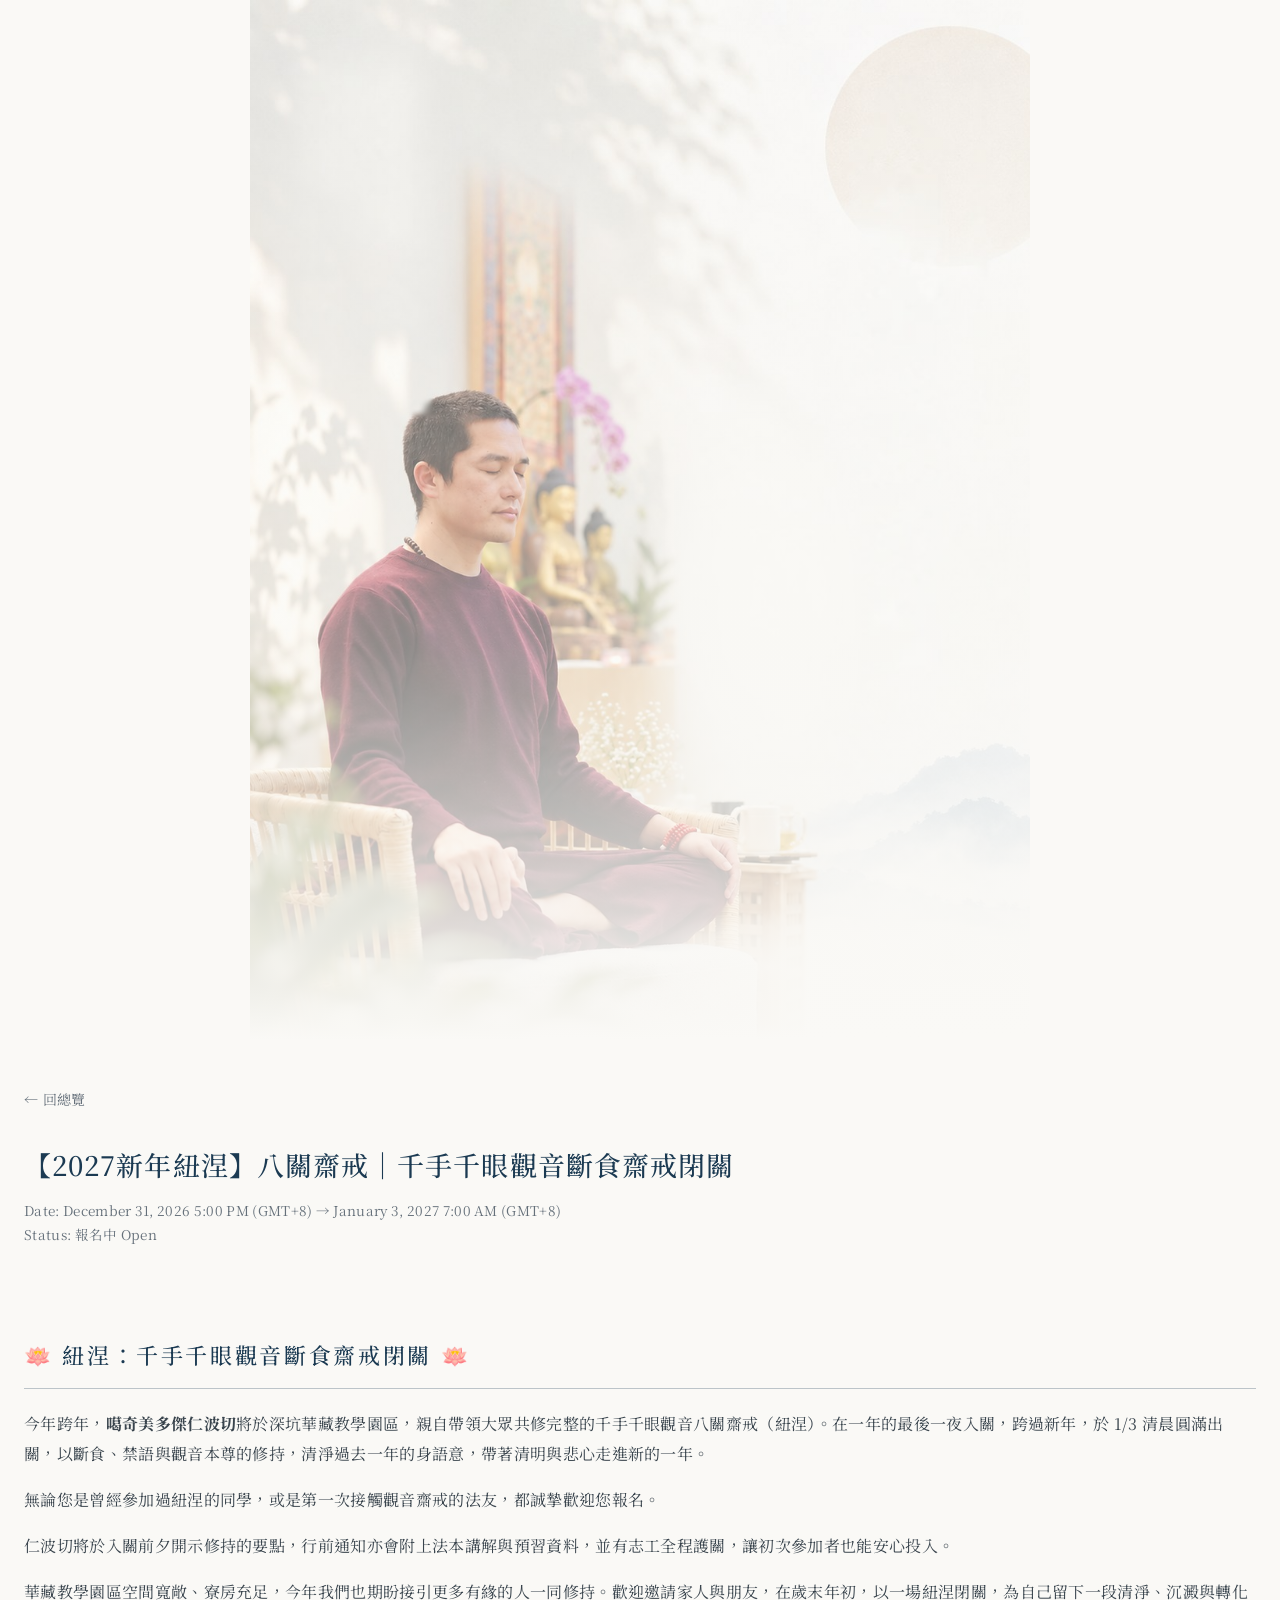
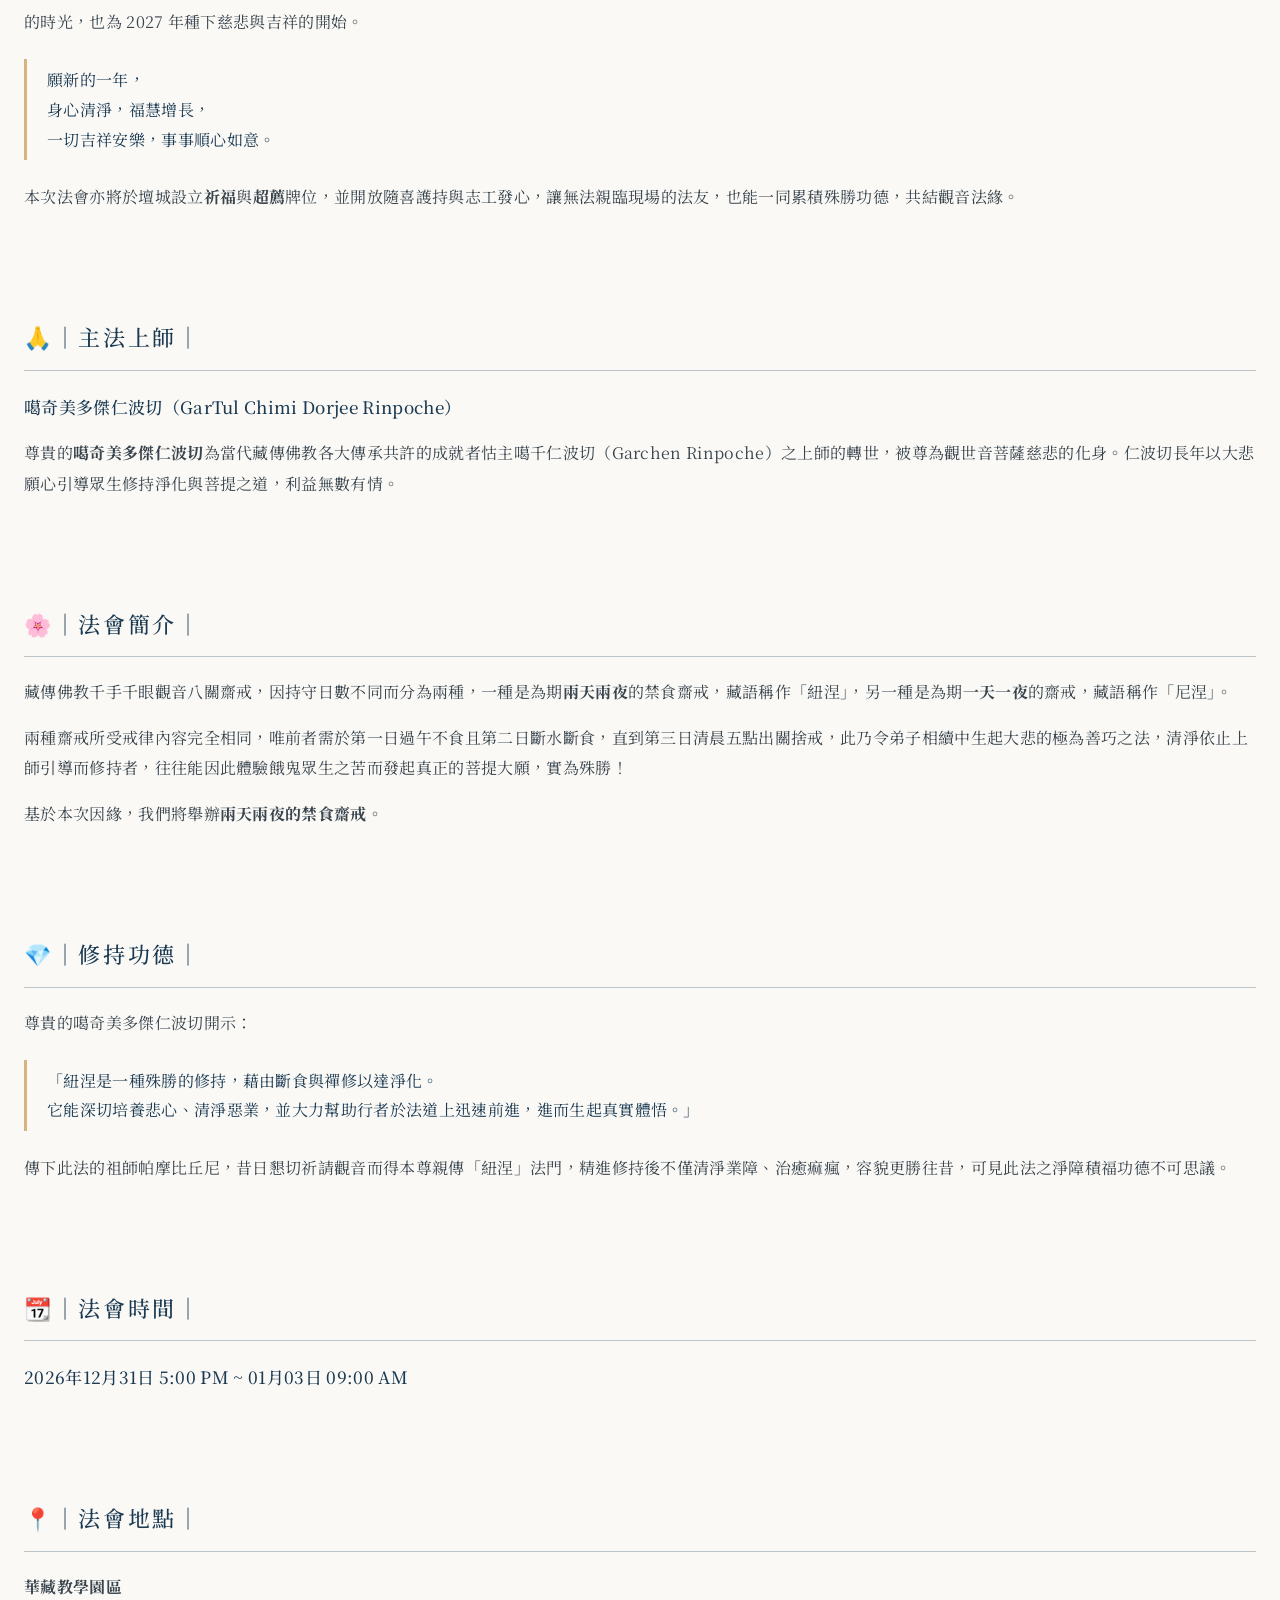
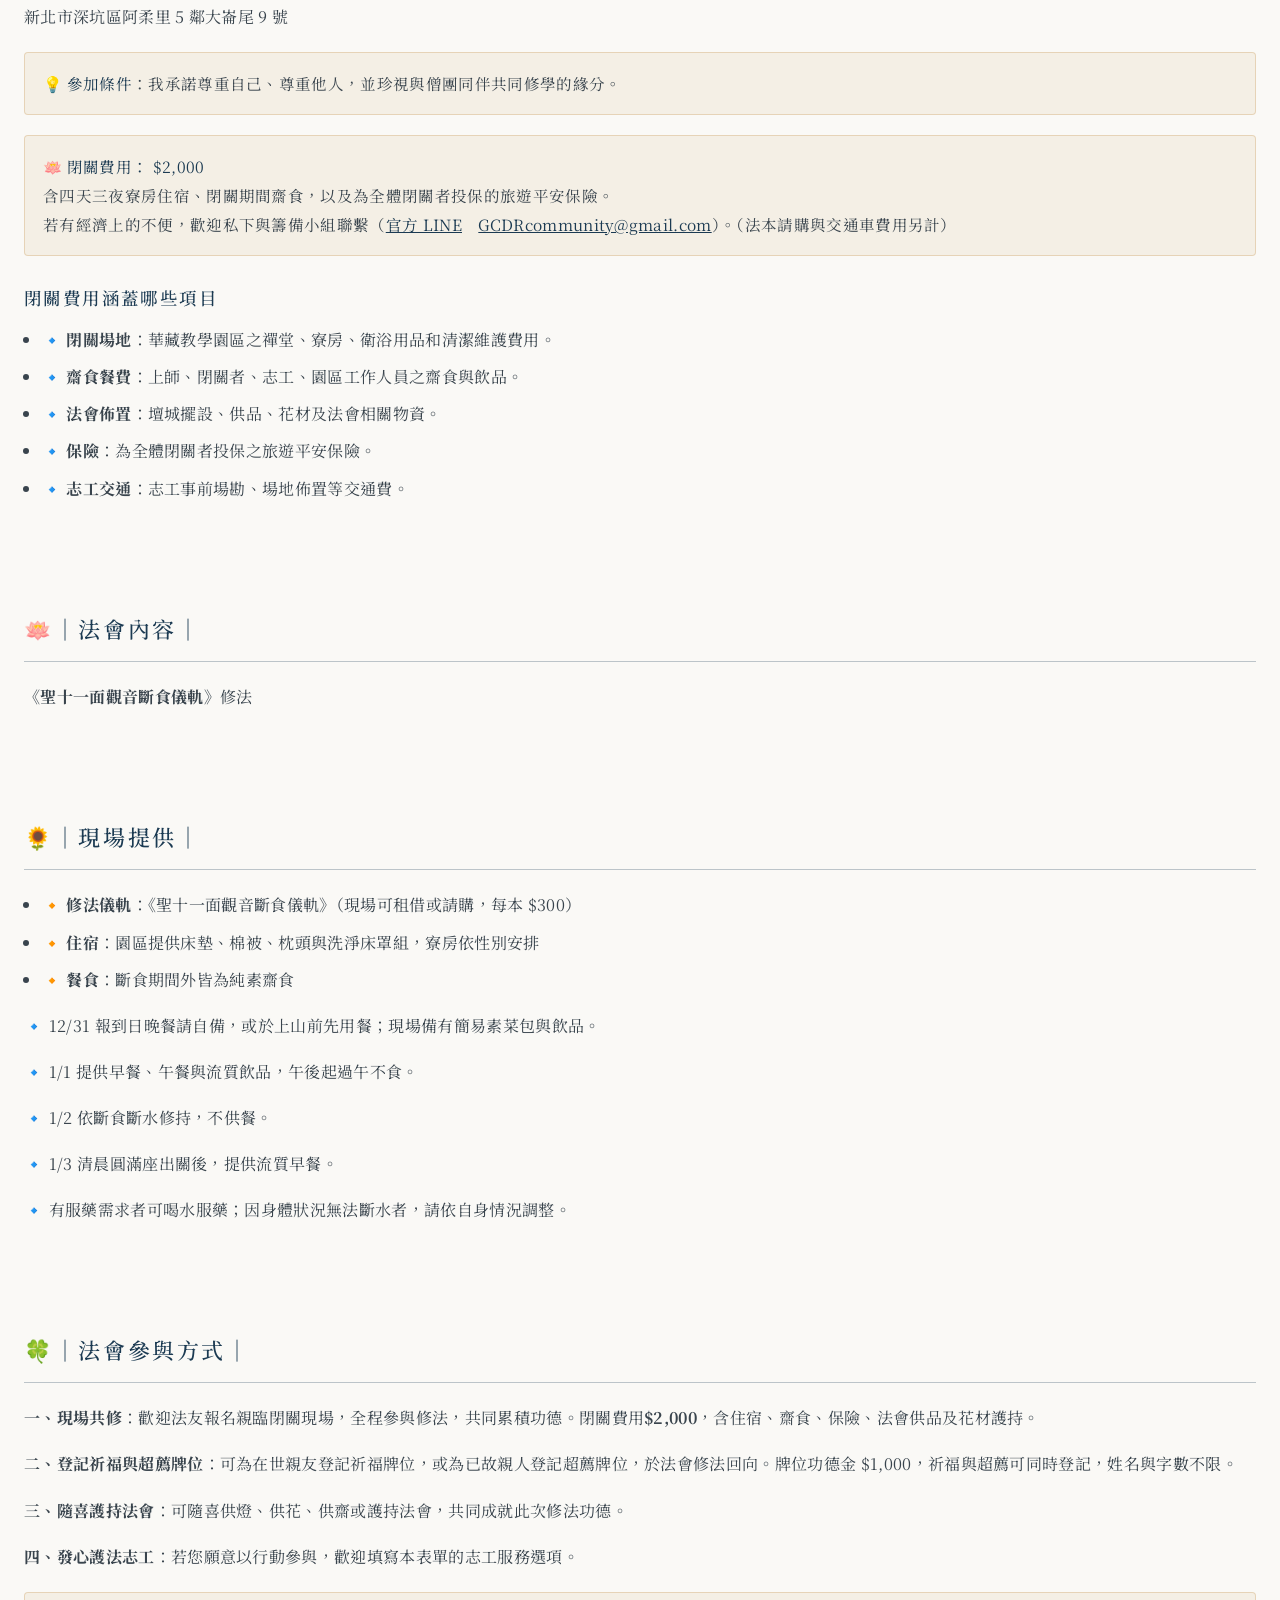
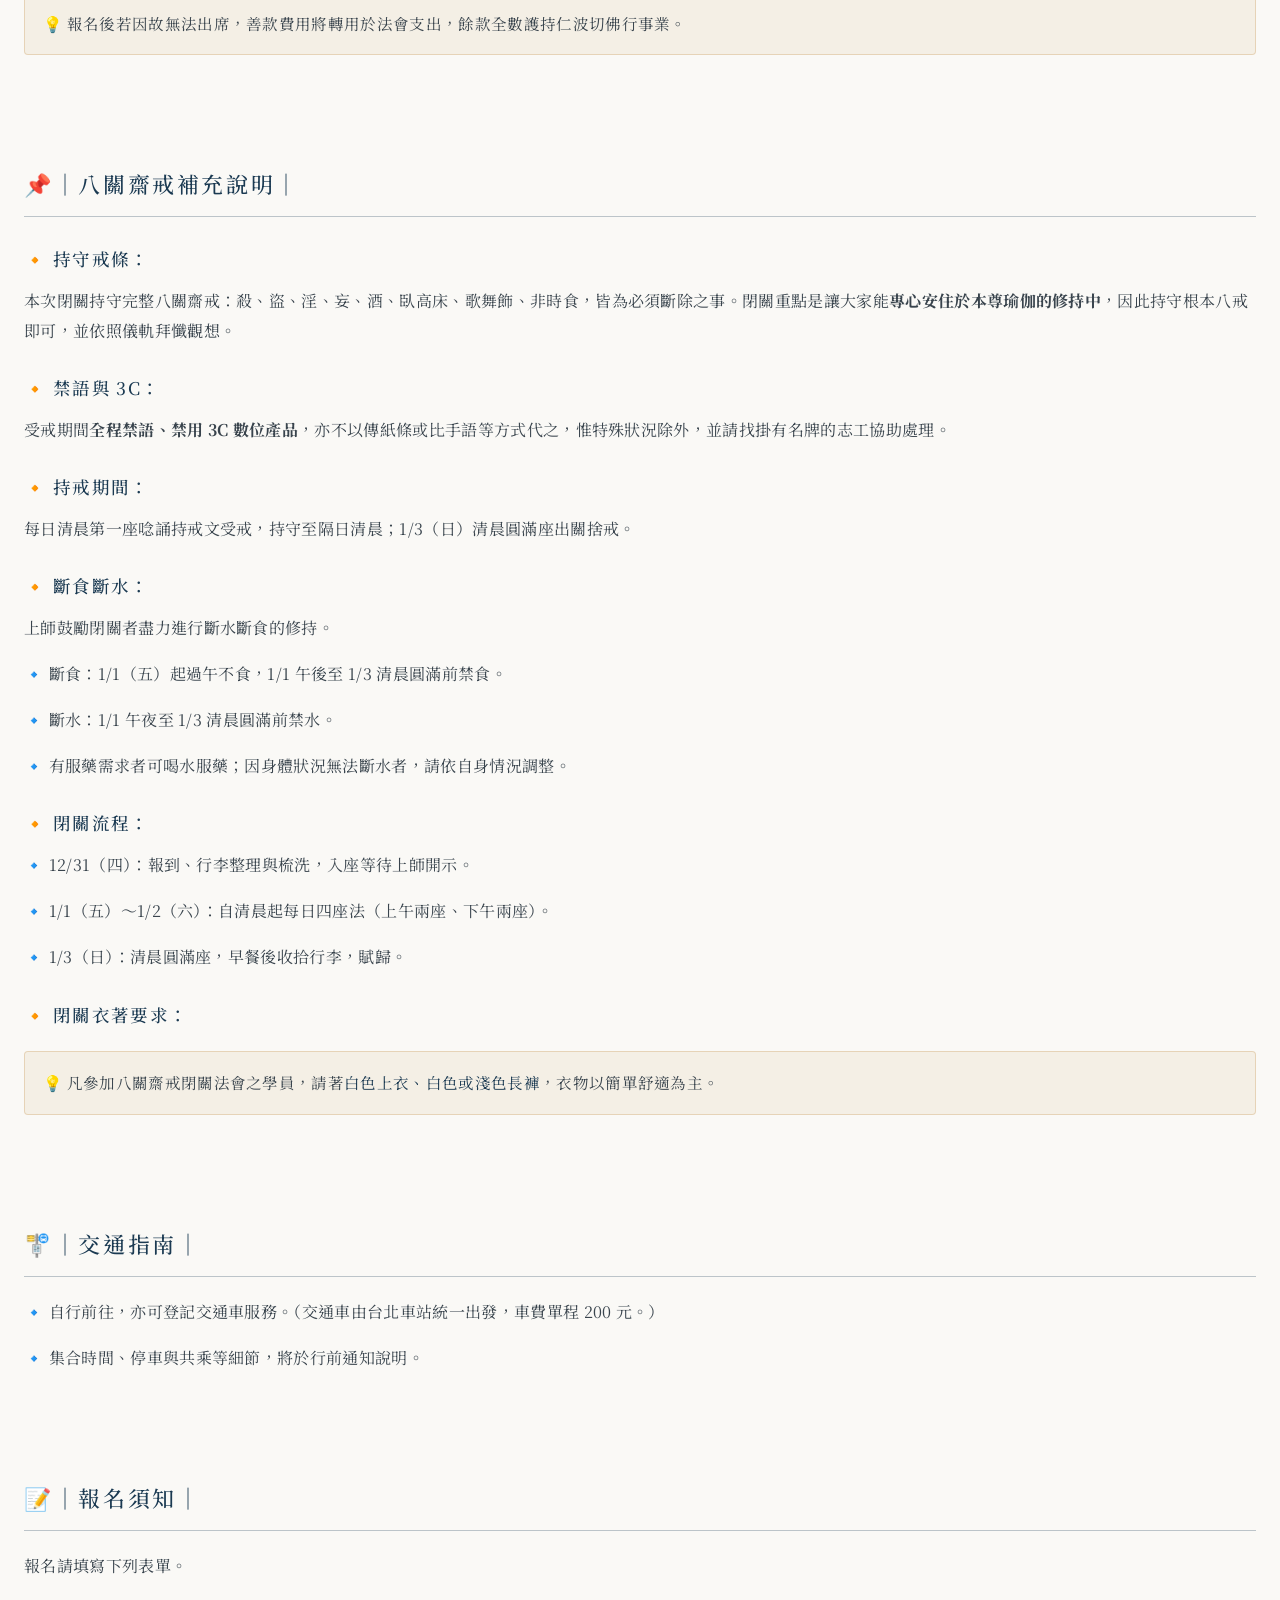
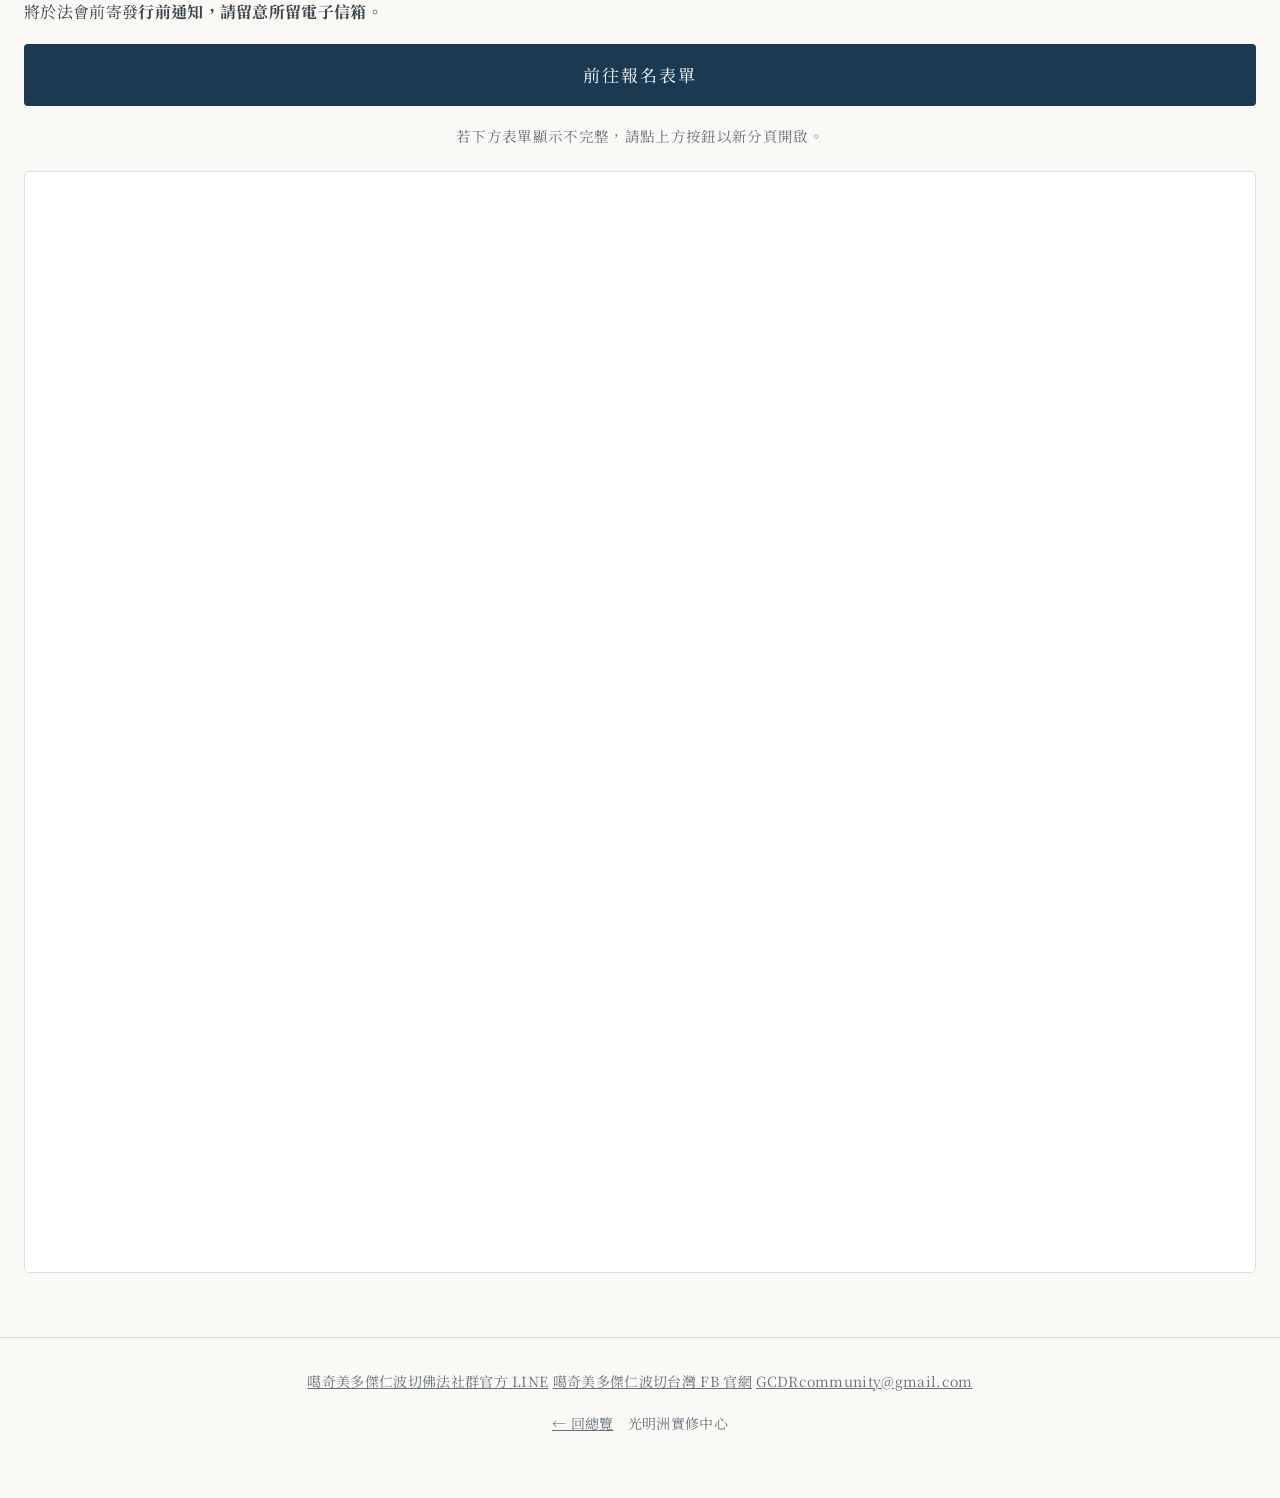
==== commit 47927a40: "補上聯絡方式；移除自行加註的出關時間 聯絡方式取自十月場報名表單本身（表單末段的官方 LINE、FB 與來信信箱）， 三頁頁尾一致；新年場「若有經濟上的不便，歡迎私下與籌備小組聯繫」原本 沒有給任何管" ====
--- a/newyear.html
+++ b/newyear.html
@@ -65,14 +65,13 @@
   <section>
     <h2>📆｜法會時間｜</h2>
     <p class="lead">2026年12月31日 5:00 PM ~ 01月03日 09:00 AM</p>
-    <p>01/03（日）清晨 07:00 圓滿座出關捨戒，09:00 賦歸。</p>
   </section>
 
   <section>
     <h2>📍｜法會地點｜</h2>
     <p><b>華藏教學園區</b><br>新北市深坑區阿柔里 5 鄰大崙尾 9 號</p>
     <div class="note">💡 <b>參加條件</b>：我承諾尊重自己、尊重他人，並珍視與僧團同伴共同修學的緣分。</div>
-    <div class="note">🪷 <b>閉關費用： $2,000</b><br>含四天三夜寮房住宿、閉關期間齋食，以及為全體閉關者投保的旅遊平安保險。<br>若有經濟上的不便，歡迎私下與籌備小組聯繫。（法本請購與交通車費用另計）</div>
+    <div class="note">🪷 <b>閉關費用： $2,000</b><br>含四天三夜寮房住宿、閉關期間齋食，以及為全體閉關者投保的旅遊平安保險。<br>若有經濟上的不便，歡迎私下與籌備小組聯繫（<a href="https://lin.ee/tcncN5E" target="_blank" rel="noopener">官方 LINE</a>　<a href="mailto:GCDRcommunity@gmail.com">GCDRcommunity@gmail.com</a>）。（法本請購與交通車費用另計）</div>
     <h3>閉關費用涵蓋哪些項目</h3>
     <ul>
       <li>🔹 <b>閉關場地</b>：華藏教學園區之禪堂、寮房、衛浴用品和清潔維護費用。</li>
@@ -151,6 +150,13 @@
   </section>
 </div>
 
-<footer><div class="wrap"><p><a href="index.html">← 回總覽</a></p></div></footer>
+<footer><div class="wrap">
+  <p class="contact">
+    <a href="https://lin.ee/tcncN5E" target="_blank" rel="noopener">噶奇美多傑仁波切佛法社群官方 LINE</a>
+    <a href="https://www.facebook.com/GarTulChimiDorjeeRinpoche.tw" target="_blank" rel="noopener">噶奇美多傑仁波切台灣 FB 官網</a>
+    <a href="mailto:GCDRcommunity@gmail.com">GCDRcommunity@gmail.com</a>
+  </p>
+  <p><a href="index.html">← 回總覽</a>　光明洲實修中心</p>
+</div></footer>
 </body>
 </html>
--- a/style.css
+++ b/style.css
@@ -97,3 +97,7 @@
 /* 視覺隱藏但螢幕閱讀器讀得到 */
 .vh{position:absolute;width:1px;height:1px;padding:0;margin:-1px;overflow:hidden;
   clip:rect(0 0 0 0);white-space:nowrap;border:0}
+
+/* 報名區的附註：說明性的補充，字級小於內文 */
+.ps{font-size:14px;color:var(--grey);line-height:1.75;
+  border-left:2px solid rgba(27,58,82,.22);padding-left:14px;margin:18px 0}
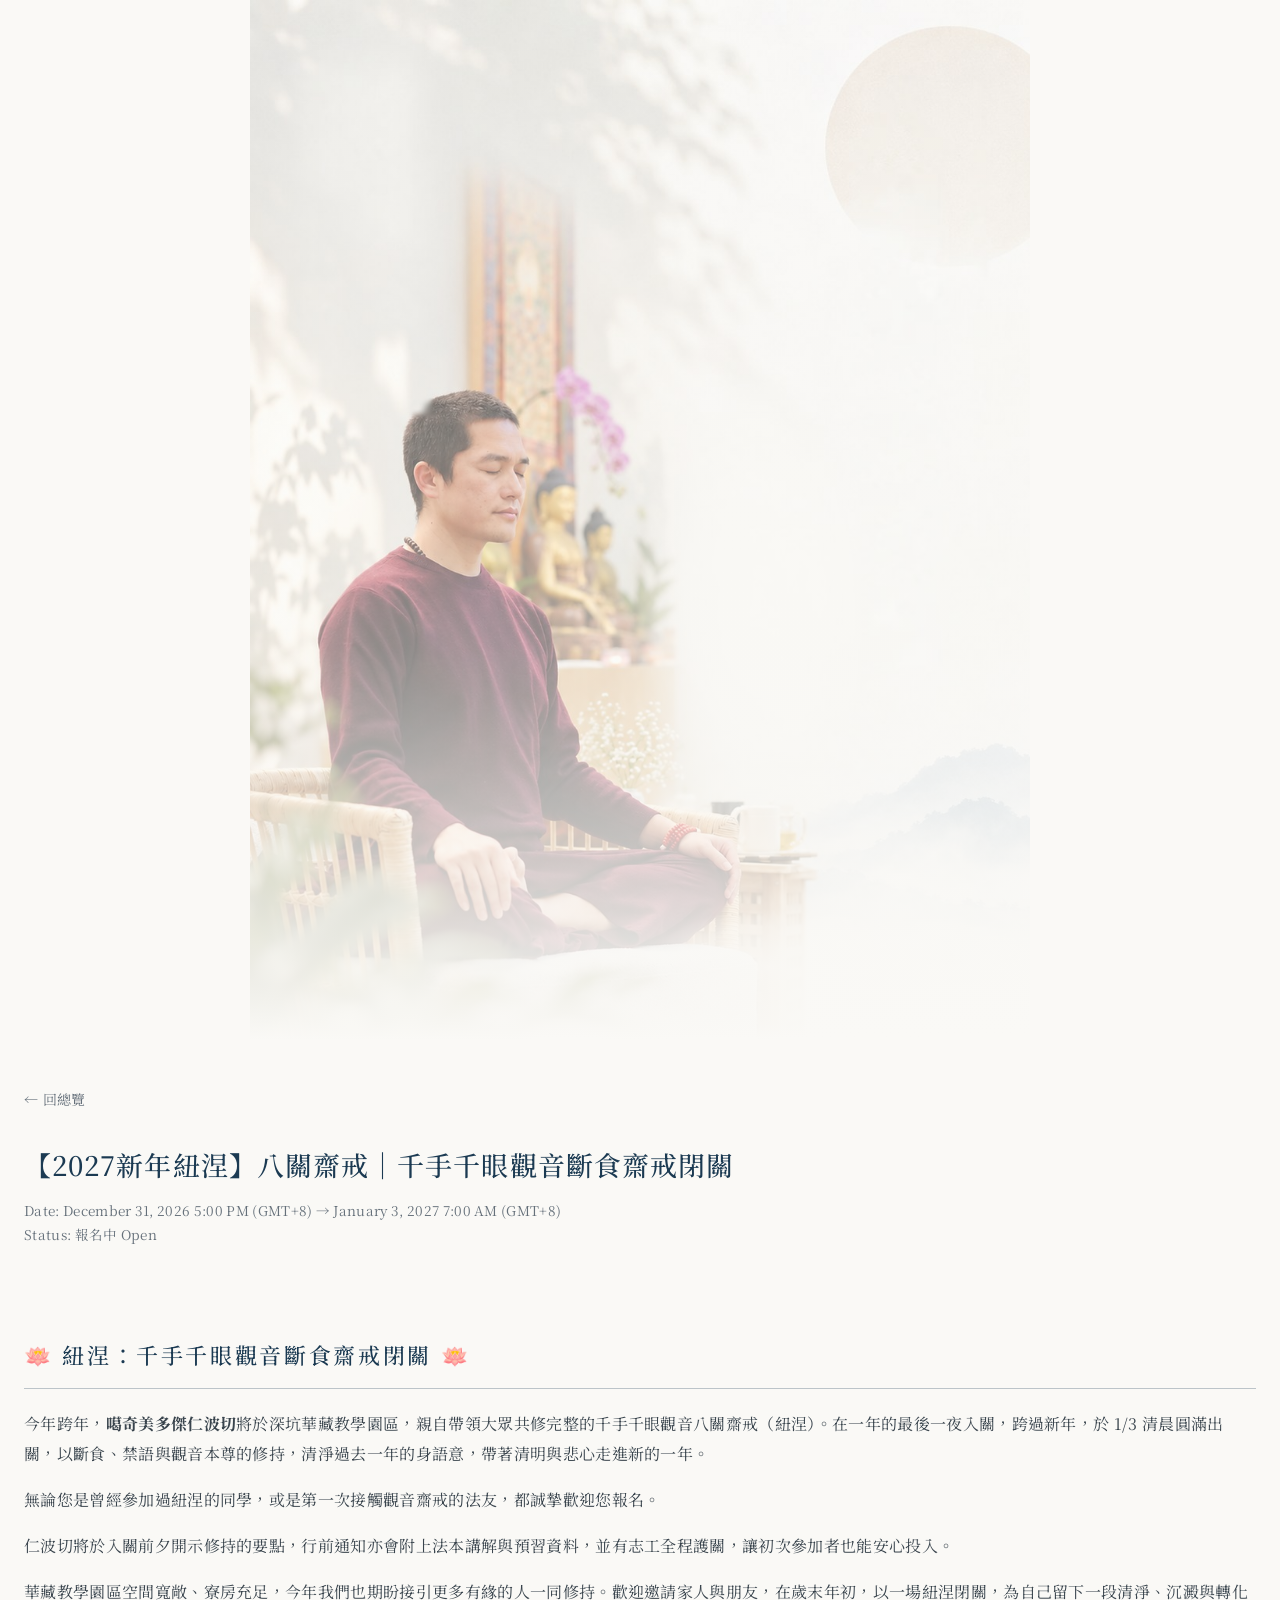
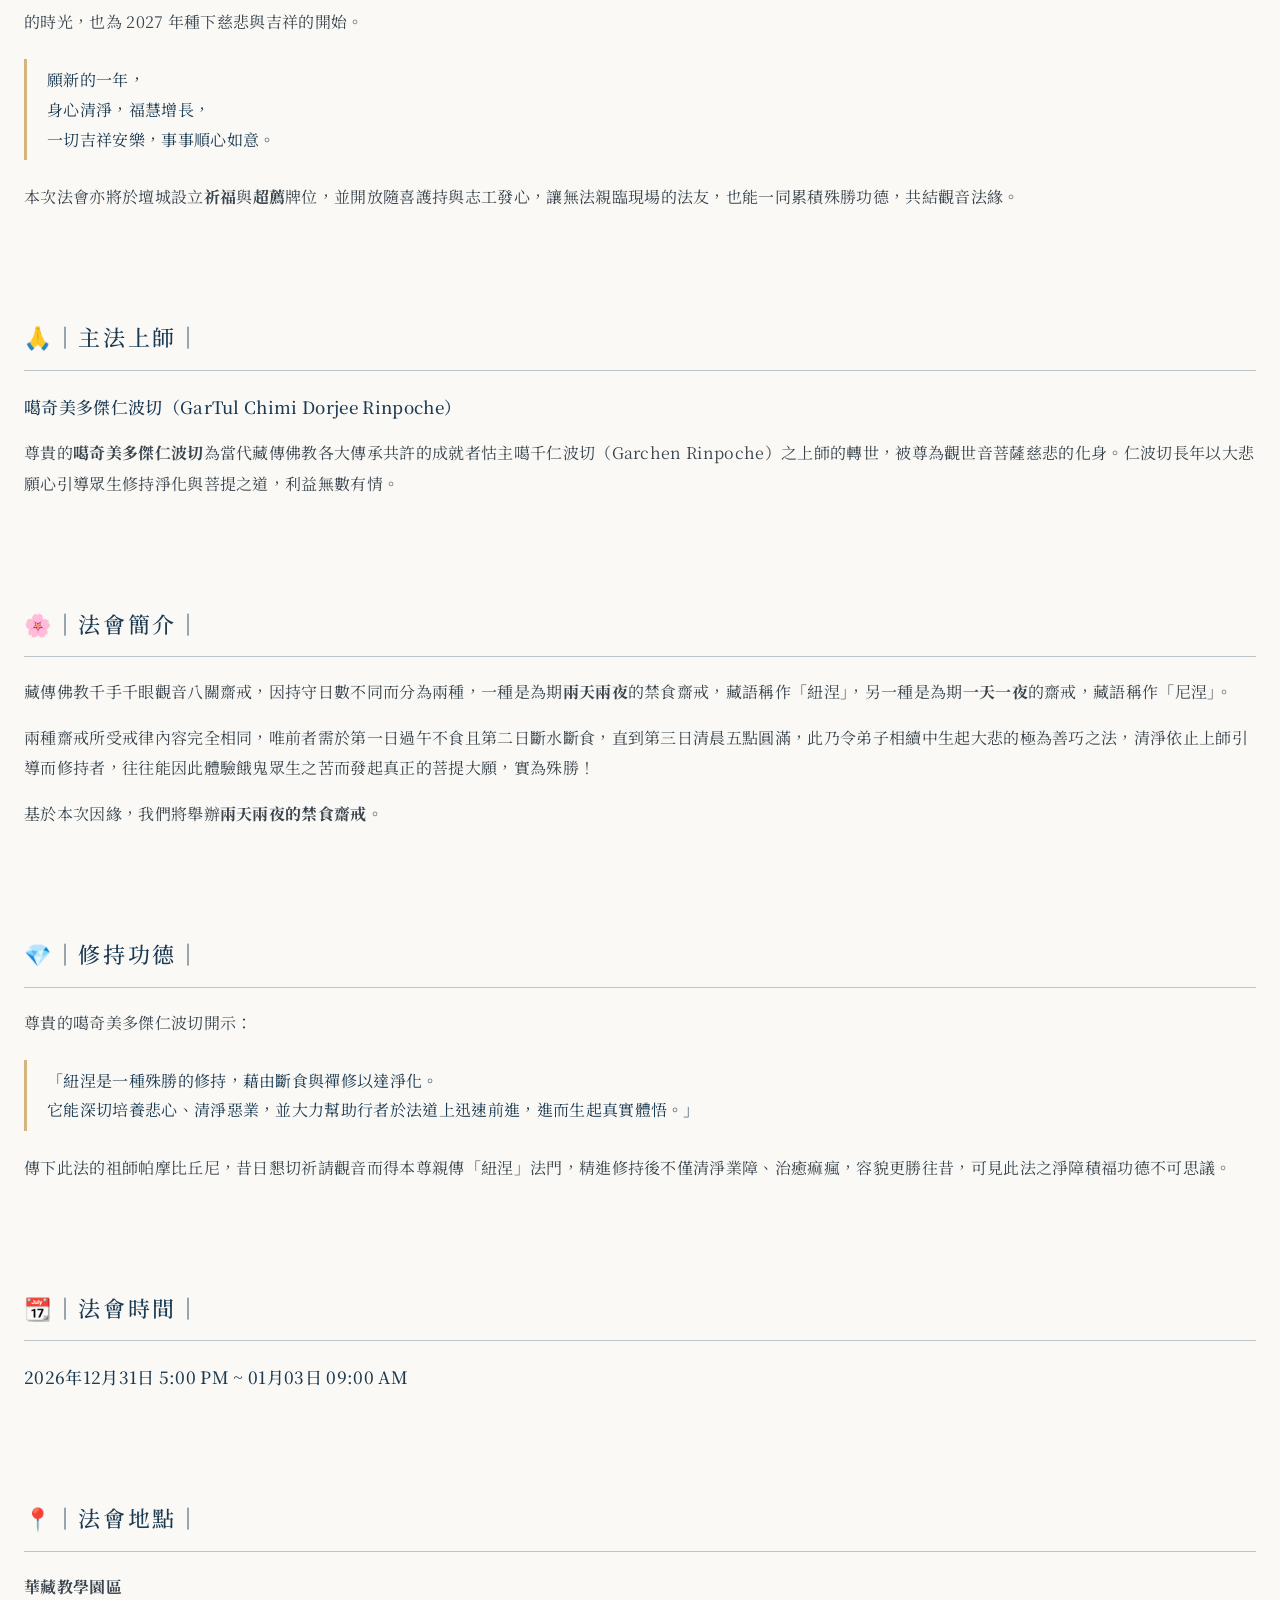
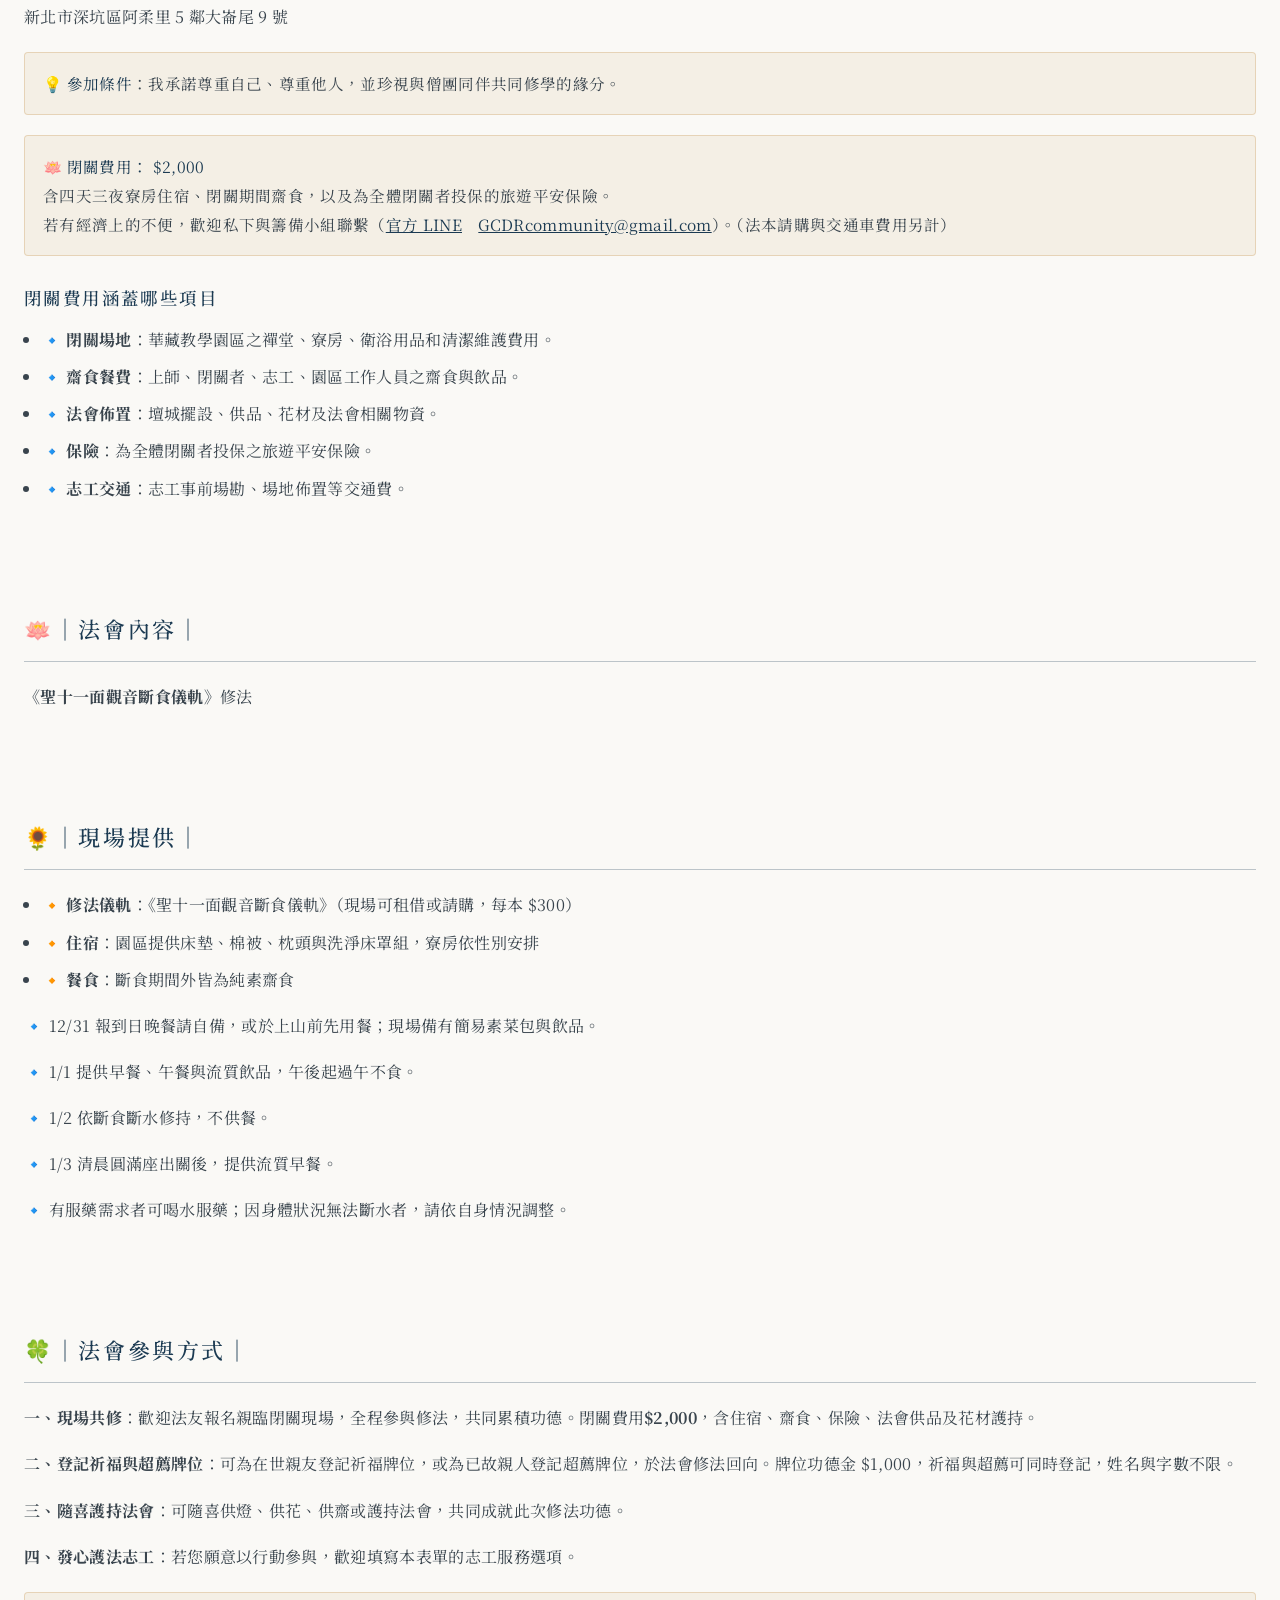
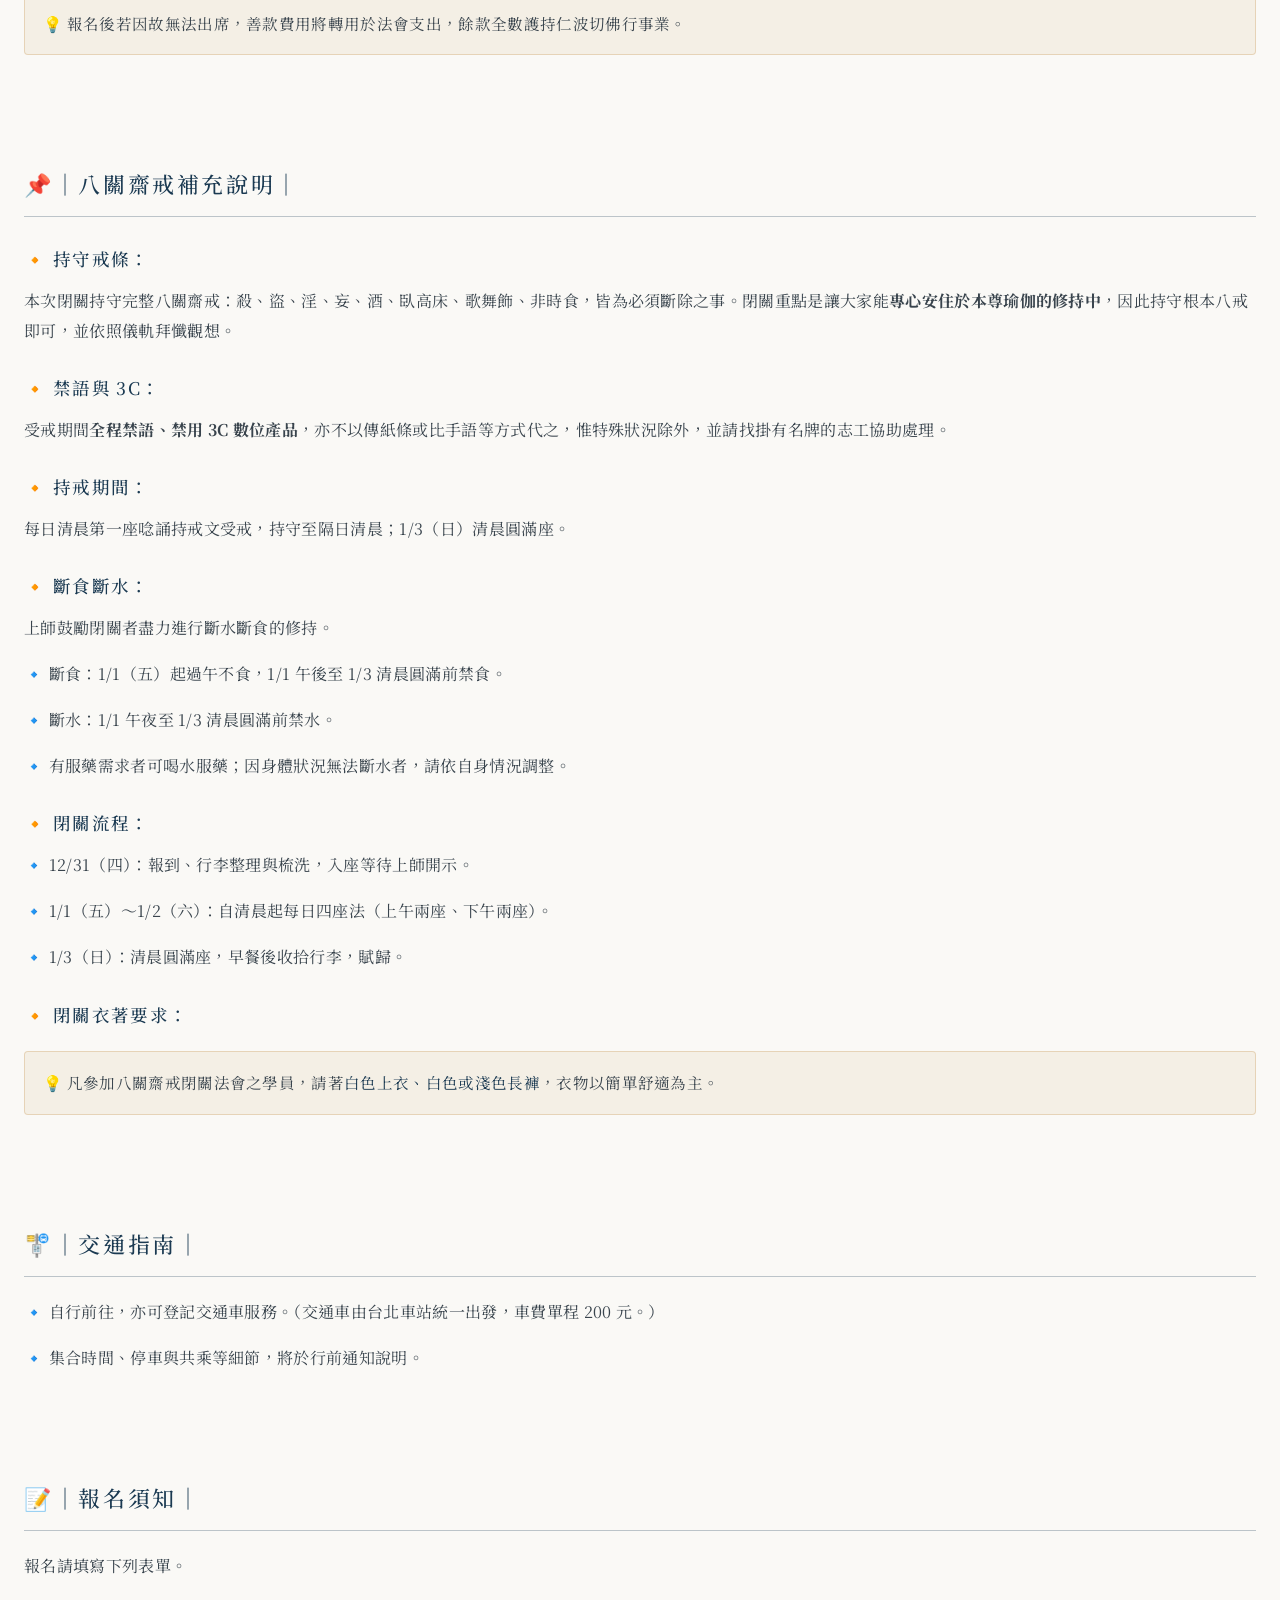
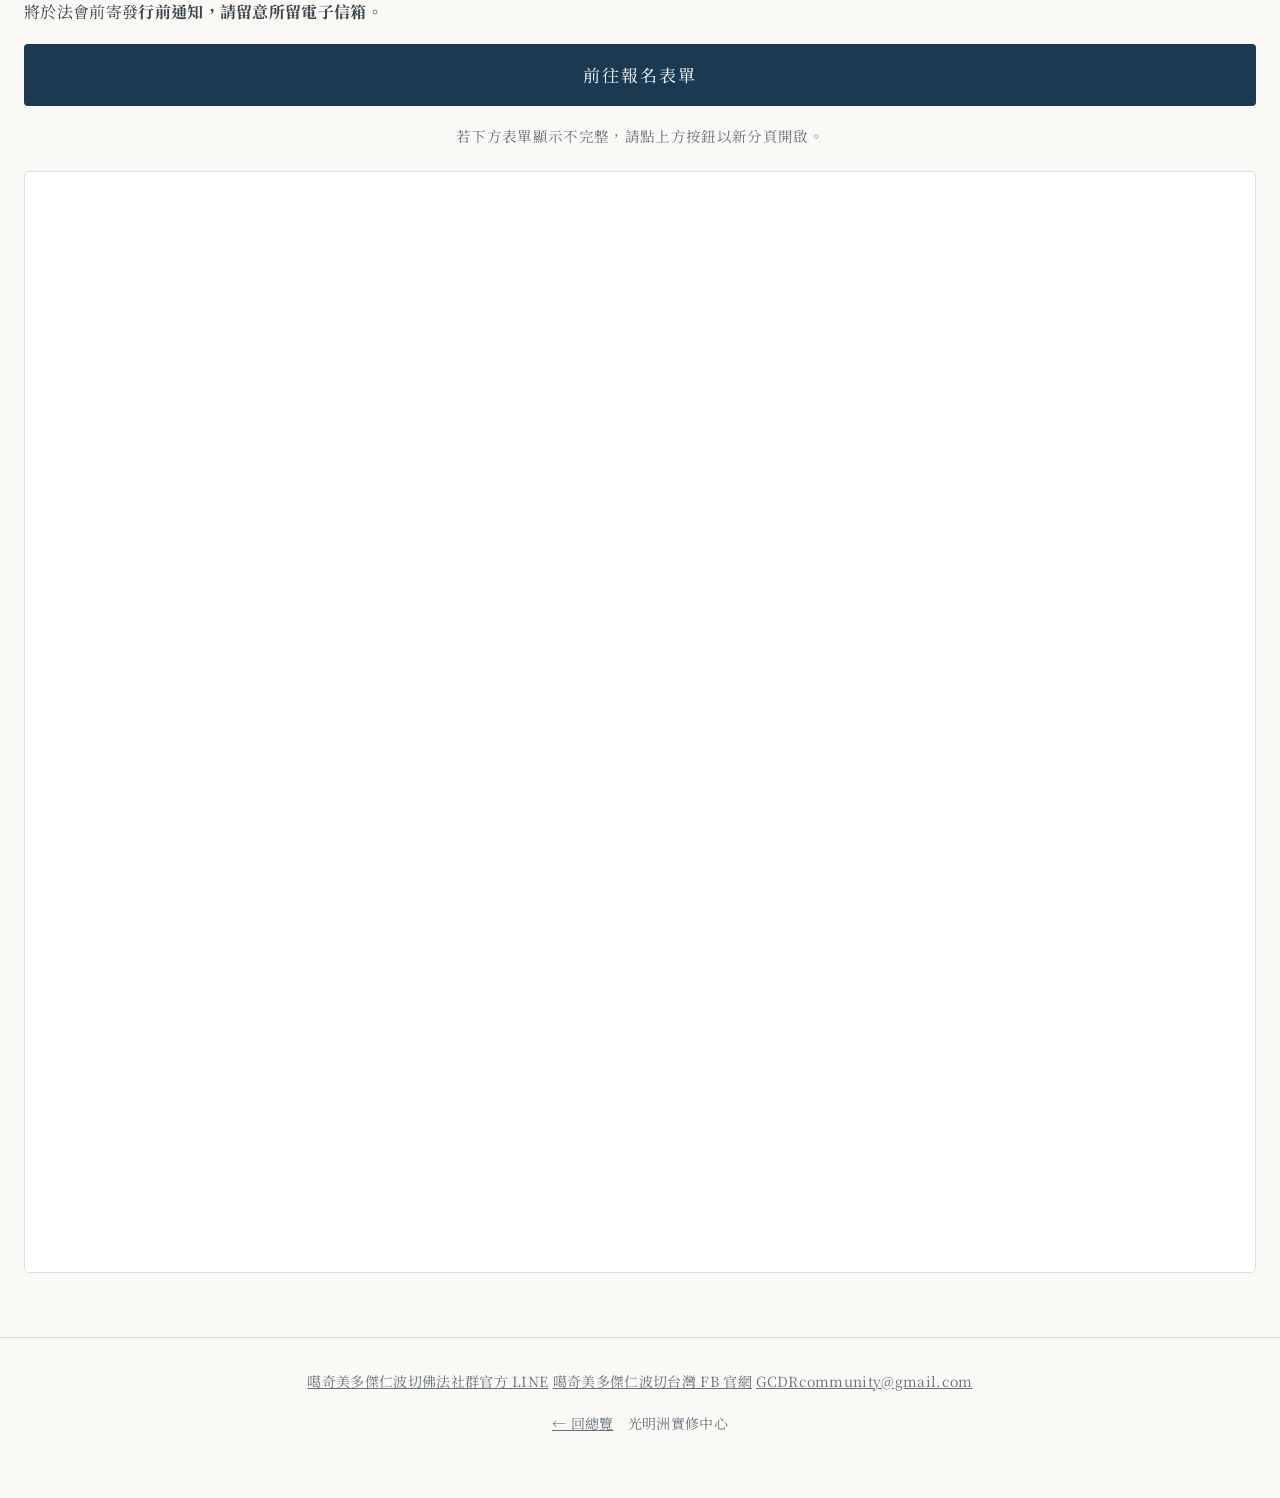
==== commit 160cbc9e: "「出關捨戒」一律改為「圓滿」 出關與捨戒不是同一件事：最後一天早上還會收戒，每個人的誓言不同， 不是統一捨戒。三處全部改成「圓滿」。  兩份 Google 報名表單經查沒有出現「捨戒」，不需更動。 N" ====
--- a/newyear.html
+++ b/newyear.html
@@ -51,7 +51,7 @@
   <section>
     <h2>🌸｜法會簡介｜</h2>
     <p>藏傳佛教千手千眼觀音八關齋戒，因持守日數不同而分為兩種，一種是為期<b>兩天兩夜</b>的禁食齋戒，藏語稱作「紐涅」，另一種是為期<b>一天一夜</b>的齋戒，藏語稱作「尼涅」。</p>
-    <p>兩種齋戒所受戒律內容完全相同，唯前者需於第一日過午不食且第二日斷水斷食，直到第三日清晨五點出關捨戒，此乃令弟子相續中生起大悲的極為善巧之法，清淨依止上師引導而修持者，往往能因此體驗餓鬼眾生之苦而發起真正的菩提大願，實為殊勝！</p>
+    <p>兩種齋戒所受戒律內容完全相同，唯前者需於第一日過午不食且第二日斷水斷食，直到第三日清晨五點圓滿，此乃令弟子相續中生起大悲的極為善巧之法，清淨依止上師引導而修持者，往往能因此體驗餓鬼眾生之苦而發起真正的菩提大願，實為殊勝！</p>
     <p>基於本次因緣，我們將舉辦<b>兩天兩夜的禁食齋戒</b>。</p>
   </section>
 
@@ -117,7 +117,7 @@
     <h3>🔸 禁語與 3C：</h3>
     <p>受戒期間<b>全程禁語、禁用 3C 數位產品</b>，亦不以傳紙條或比手語等方式代之，惟特殊狀況除外，並請找掛有名牌的志工協助處理。</p>
     <h3>🔸 持戒期間：</h3>
-    <p>每日清晨第一座唸誦持戒文受戒，持守至隔日清晨；1/3（日）清晨圓滿座出關捨戒。</p>
+    <p>每日清晨第一座唸誦持戒文受戒，持守至隔日清晨；1/3（日）清晨圓滿座。</p>
     <h3>🔸 斷食斷水：</h3>
     <p>上師鼓勵閉關者盡力進行斷水斷食的修持。</p>
     <p>🔹 斷食：1/1（五）起過午不食，1/1 午後至 1/3 清晨圓滿前禁食。</p>
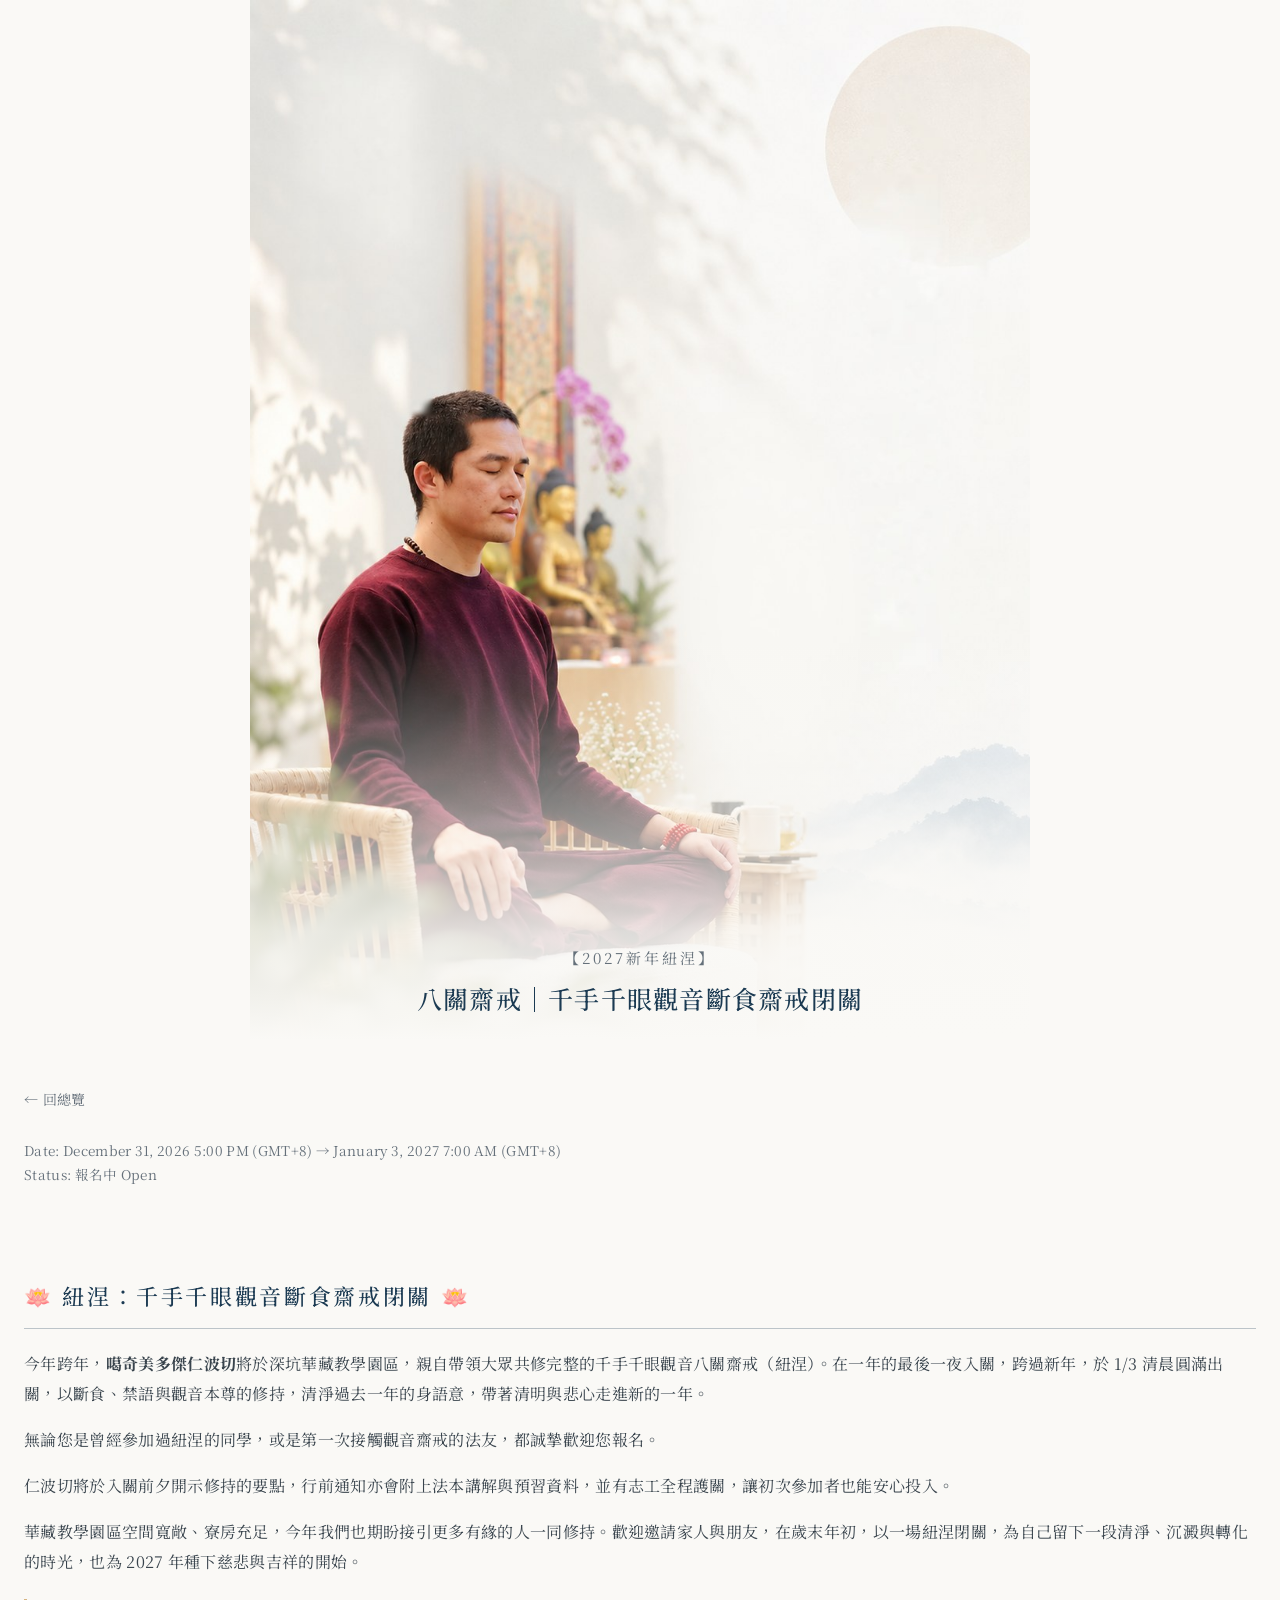
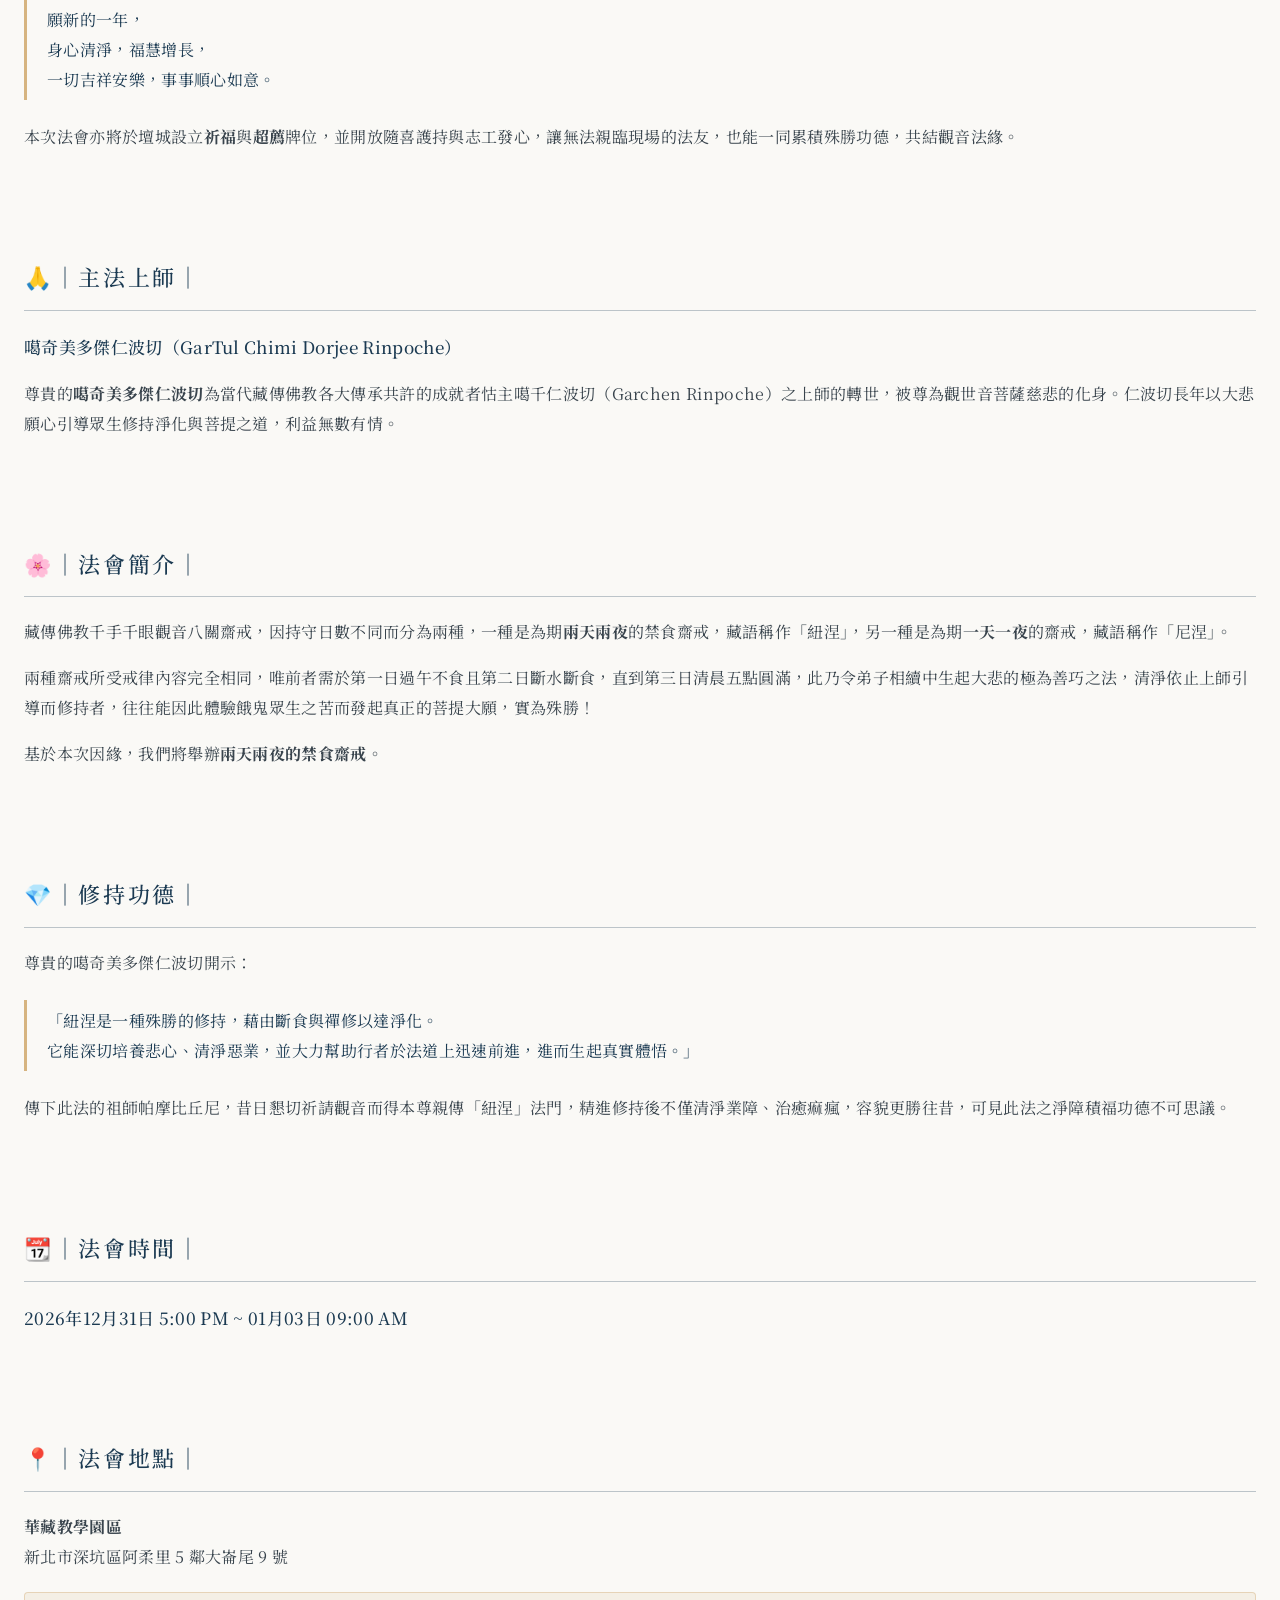
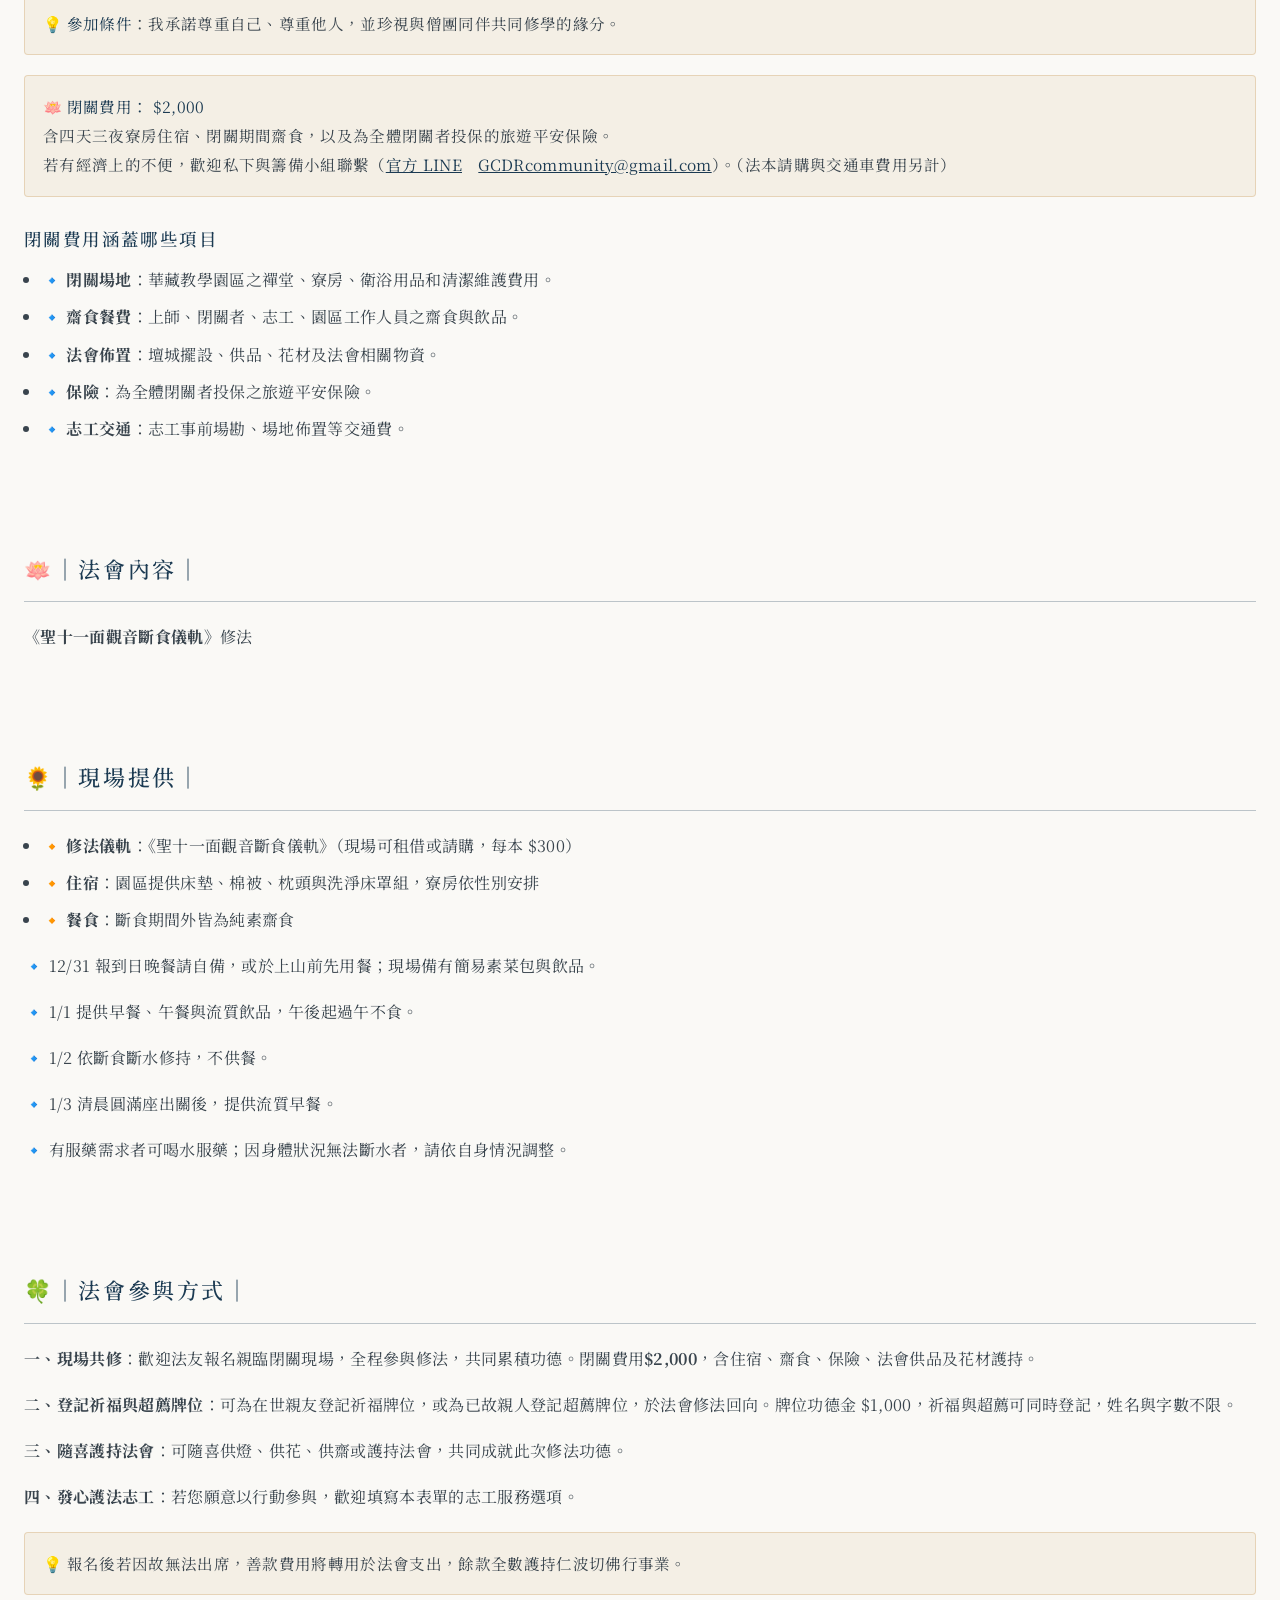
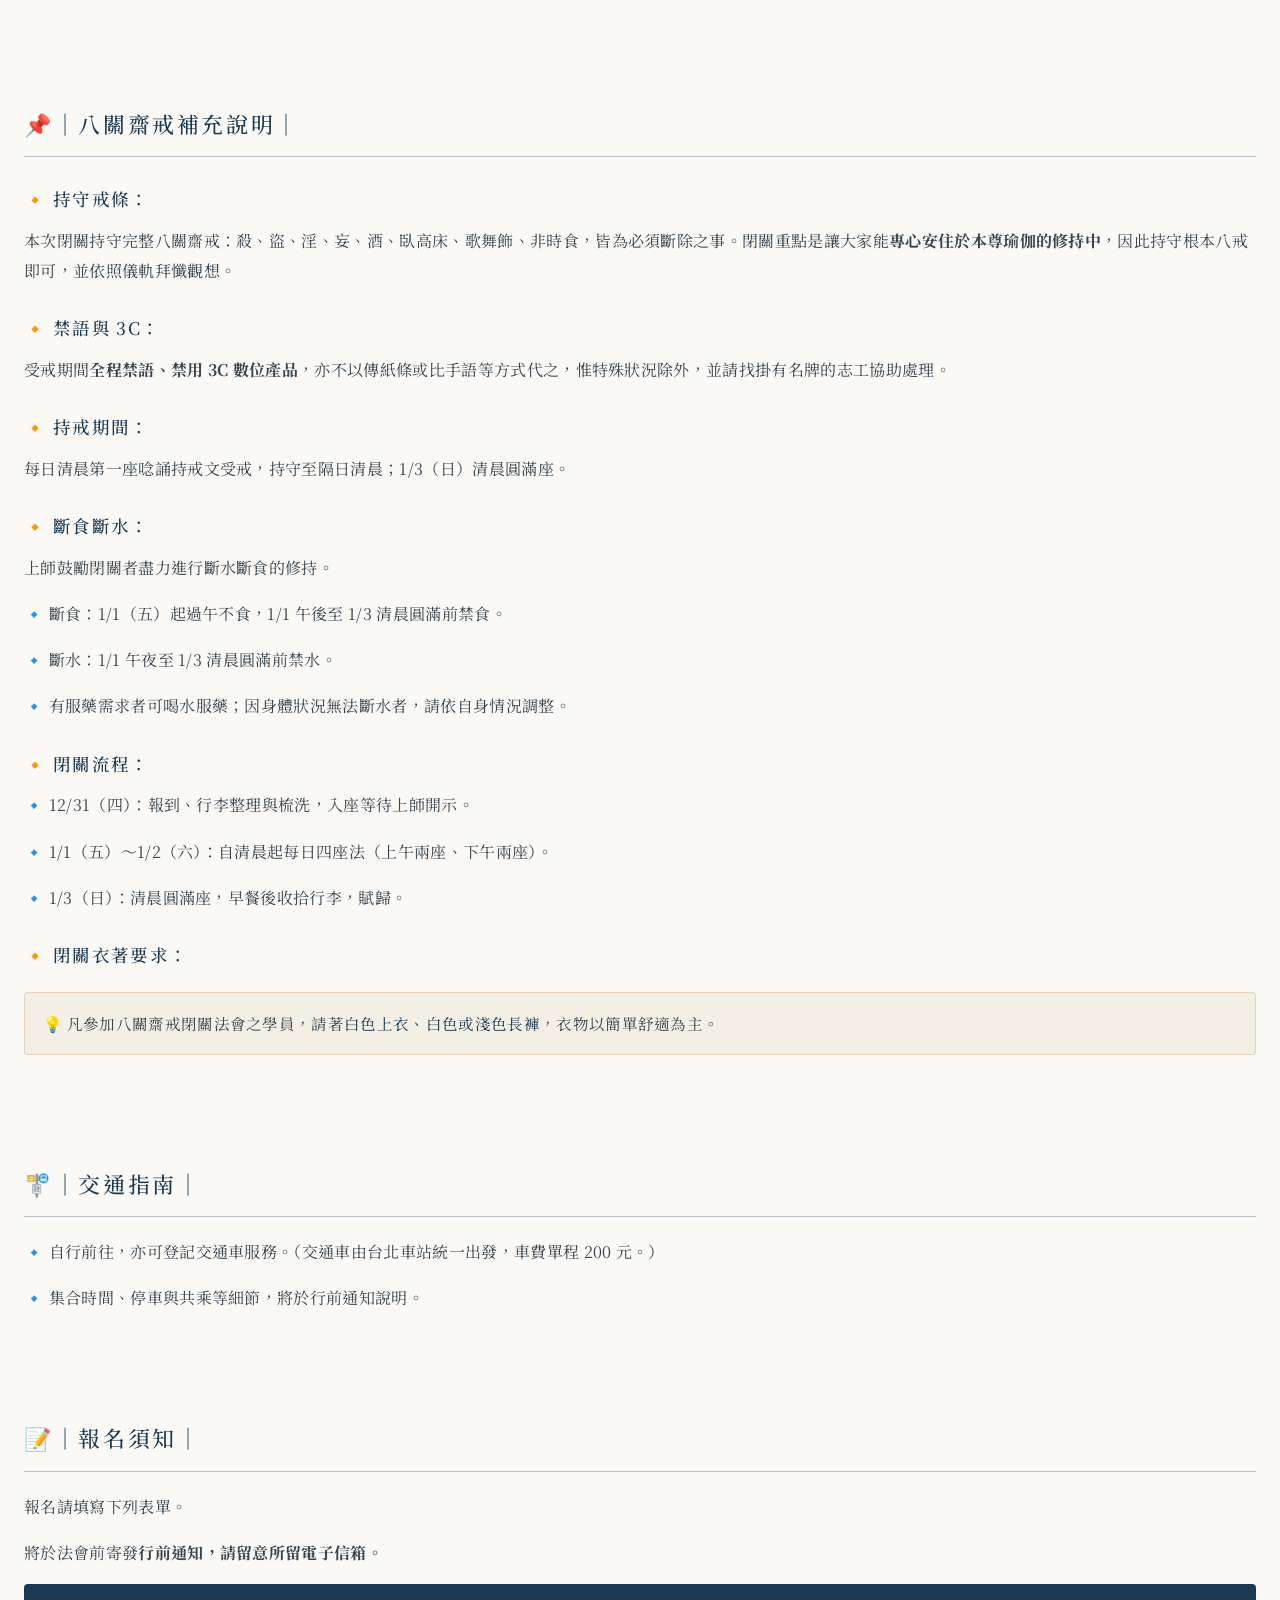
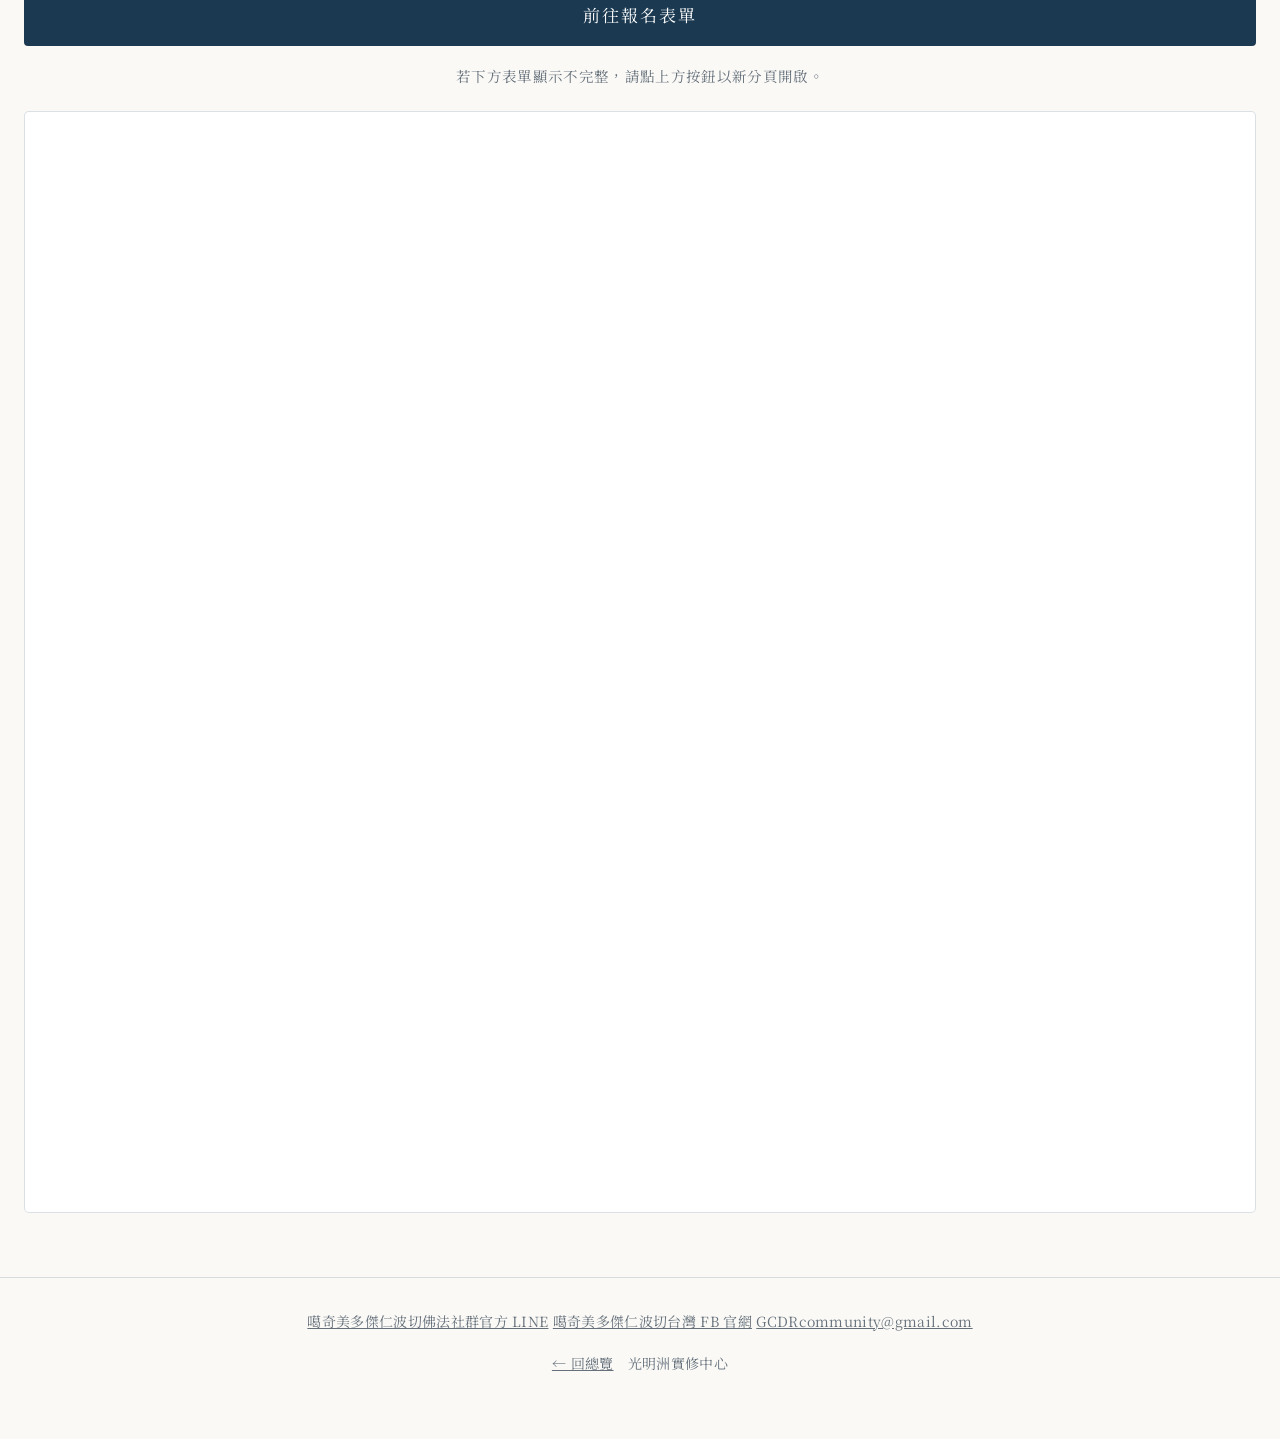
==== commit 838c5806: "兩場內頁把 Notion 頁名疊到 hero 上 原本開頭是一張沒有文字的照片，看起來像沒做完。標題用的是 Notion 的 頁面標題原文，只在【】與正題之間天然的分界處斷成兩行，沒有另外寫字。 內文" ====
--- a/newyear.html
+++ b/newyear.html
@@ -23,12 +23,16 @@
 </head>
 <body>
 
-<div class="hero"><img src="assets/hero.jpg" width="1000" height="1333" alt="禪堂中一位行者結跏趺坐，身後為佛龕與唐卡"></div>
+<div class="hero">
+  <img src="assets/hero.jpg" width="1000" height="1333" alt="禪堂中一位行者結跏趺坐，身後為佛龕與唐卡">
+  <div class="hero-txt">
+    <h1 class="ph"><span class="eb">【2027新年紐涅】</span>八關齋戒｜千手千眼觀音斷食齋戒閉關</h1>
+  </div>
+</div>
 
 <div class="wrap">
   <section>
     <a class="back" href="index.html">← 回總覽</a>
-    <h1 class="ph">【2027新年紐涅】八關齋戒｜千手千眼觀音斷食齋戒閉關</h1>
     <p class="phs">Date: December 31, 2026 5:00 PM (GMT+8) → January 3, 2027 7:00 AM (GMT+8)<br>Status: 報名中 Open</p>
   </section>
 
--- a/style.css
+++ b/style.css
@@ -19,13 +19,16 @@
 /* 整張顯示，height:auto。用 cover＋固定高度會裁掉人的身體，不要那樣做 */
 .hero img{width:100%;height:auto}
 .hero.poster{max-width:780px;padding-top:22px}
-.hero::after{content:"";position:absolute;inset:0;
-  background:linear-gradient(to bottom,rgba(250,249,246,.18),rgba(250,249,246,.55) 62%,var(--paper))}
+/* 只在底部收，inset:0 會把整張直式照片洗白 */
+.hero::after{content:"";position:absolute;left:0;right:0;bottom:0;height:40%;
+  background:linear-gradient(to bottom,rgba(250,249,246,0) 0%,rgba(250,249,246,.55) 46%,
+    rgba(250,249,246,.88) 74%,var(--paper) 100%)}
 /* 覆寫要放在基底之後，靠權重贏是脆弱的 */
 .hero.poster::after{display:none}
-.hero-txt{position:absolute;z-index:2;left:0;right:0;bottom:26px;text-align:center}
-.hero-txt .t{font-size:clamp(30px,7vw,46px);color:var(--navy);letter-spacing:.22em;font-weight:400}
-.hero-txt .s{font-size:clamp(12px,3vw,15px);color:var(--navy);letter-spacing:.42em;margin-top:12px;opacity:.85}
+.hero-txt{position:absolute;z-index:2;left:0;right:0;bottom:22px;padding:0 26px;text-align:center}
+.hero-txt .ph{margin:0;font-size:clamp(19px,4.4vw,25px);line-height:1.6;letter-spacing:.05em}
+.hero-txt .eb{display:block;font-size:clamp(13px,3vw,15px);letter-spacing:.2em;
+  color:var(--grey);margin-bottom:8px;font-weight:400}
 
 /* 區塊 */
 section{padding:44px 0}
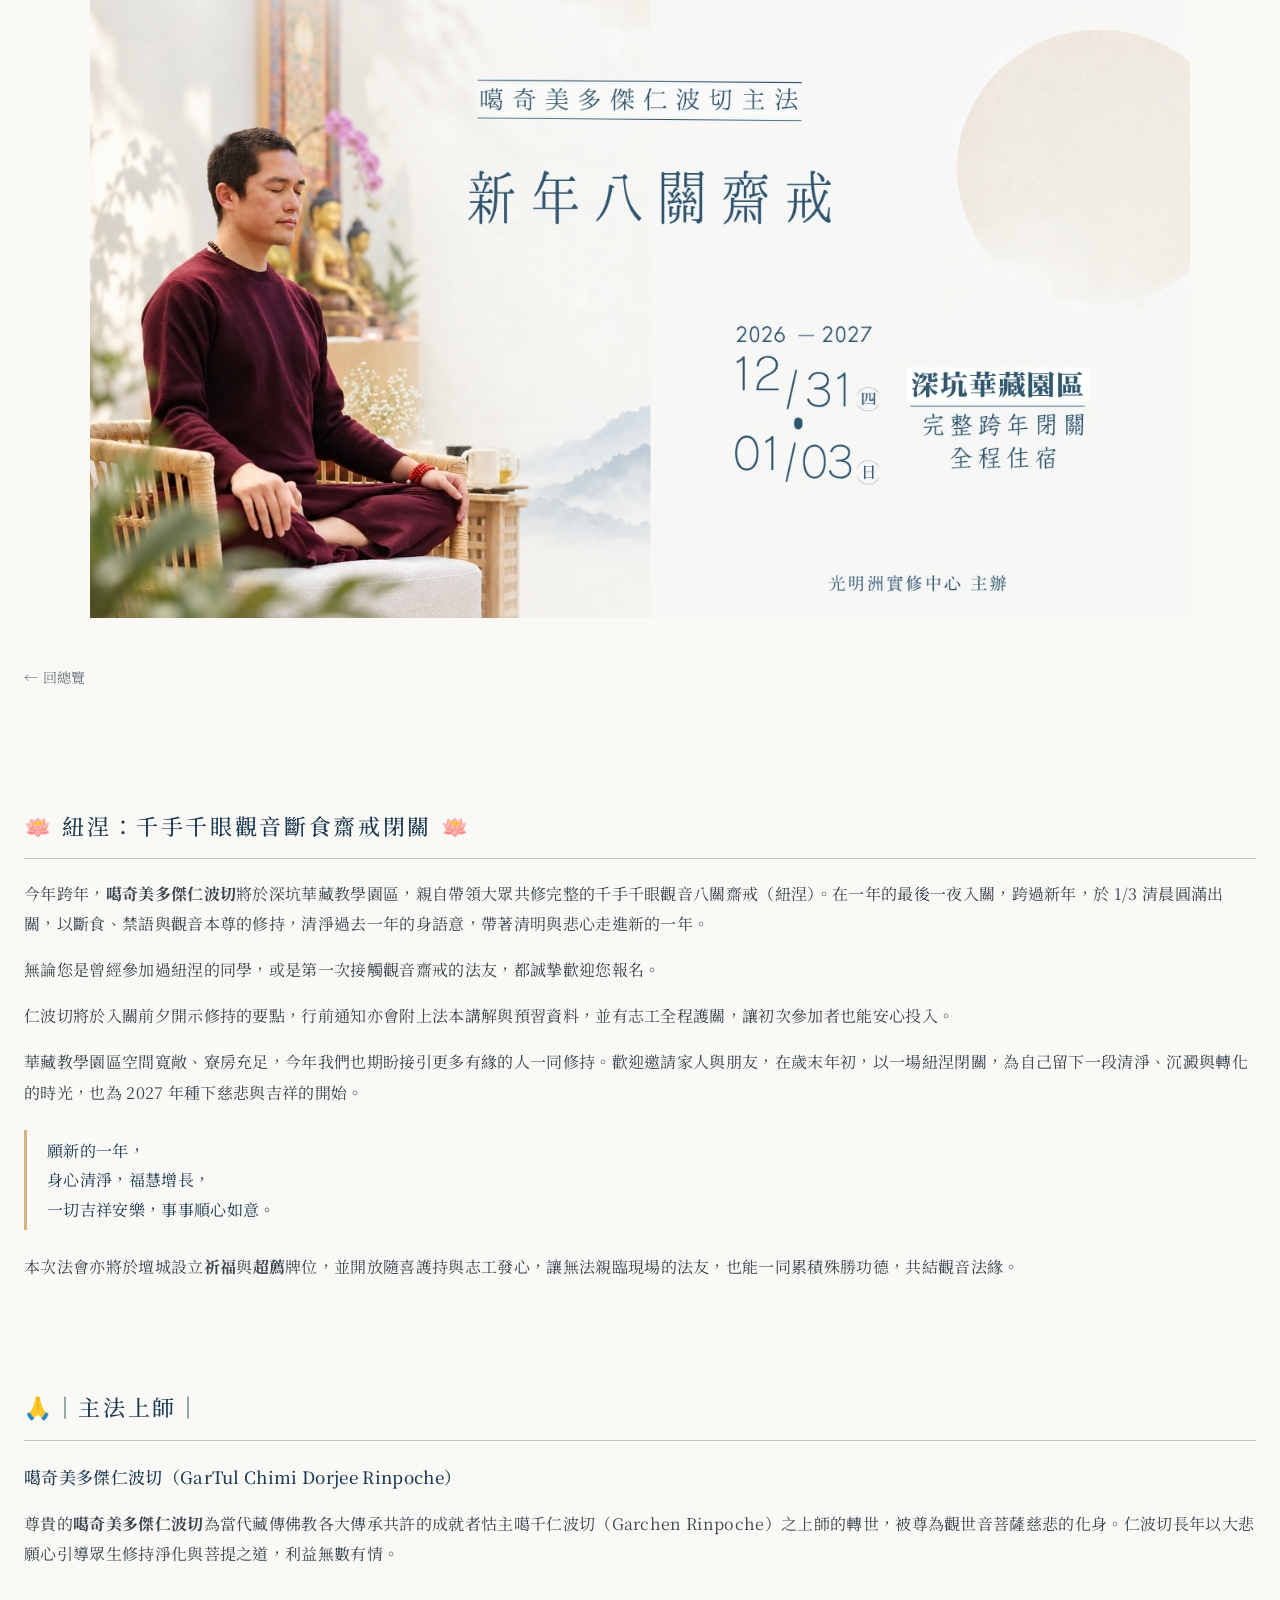
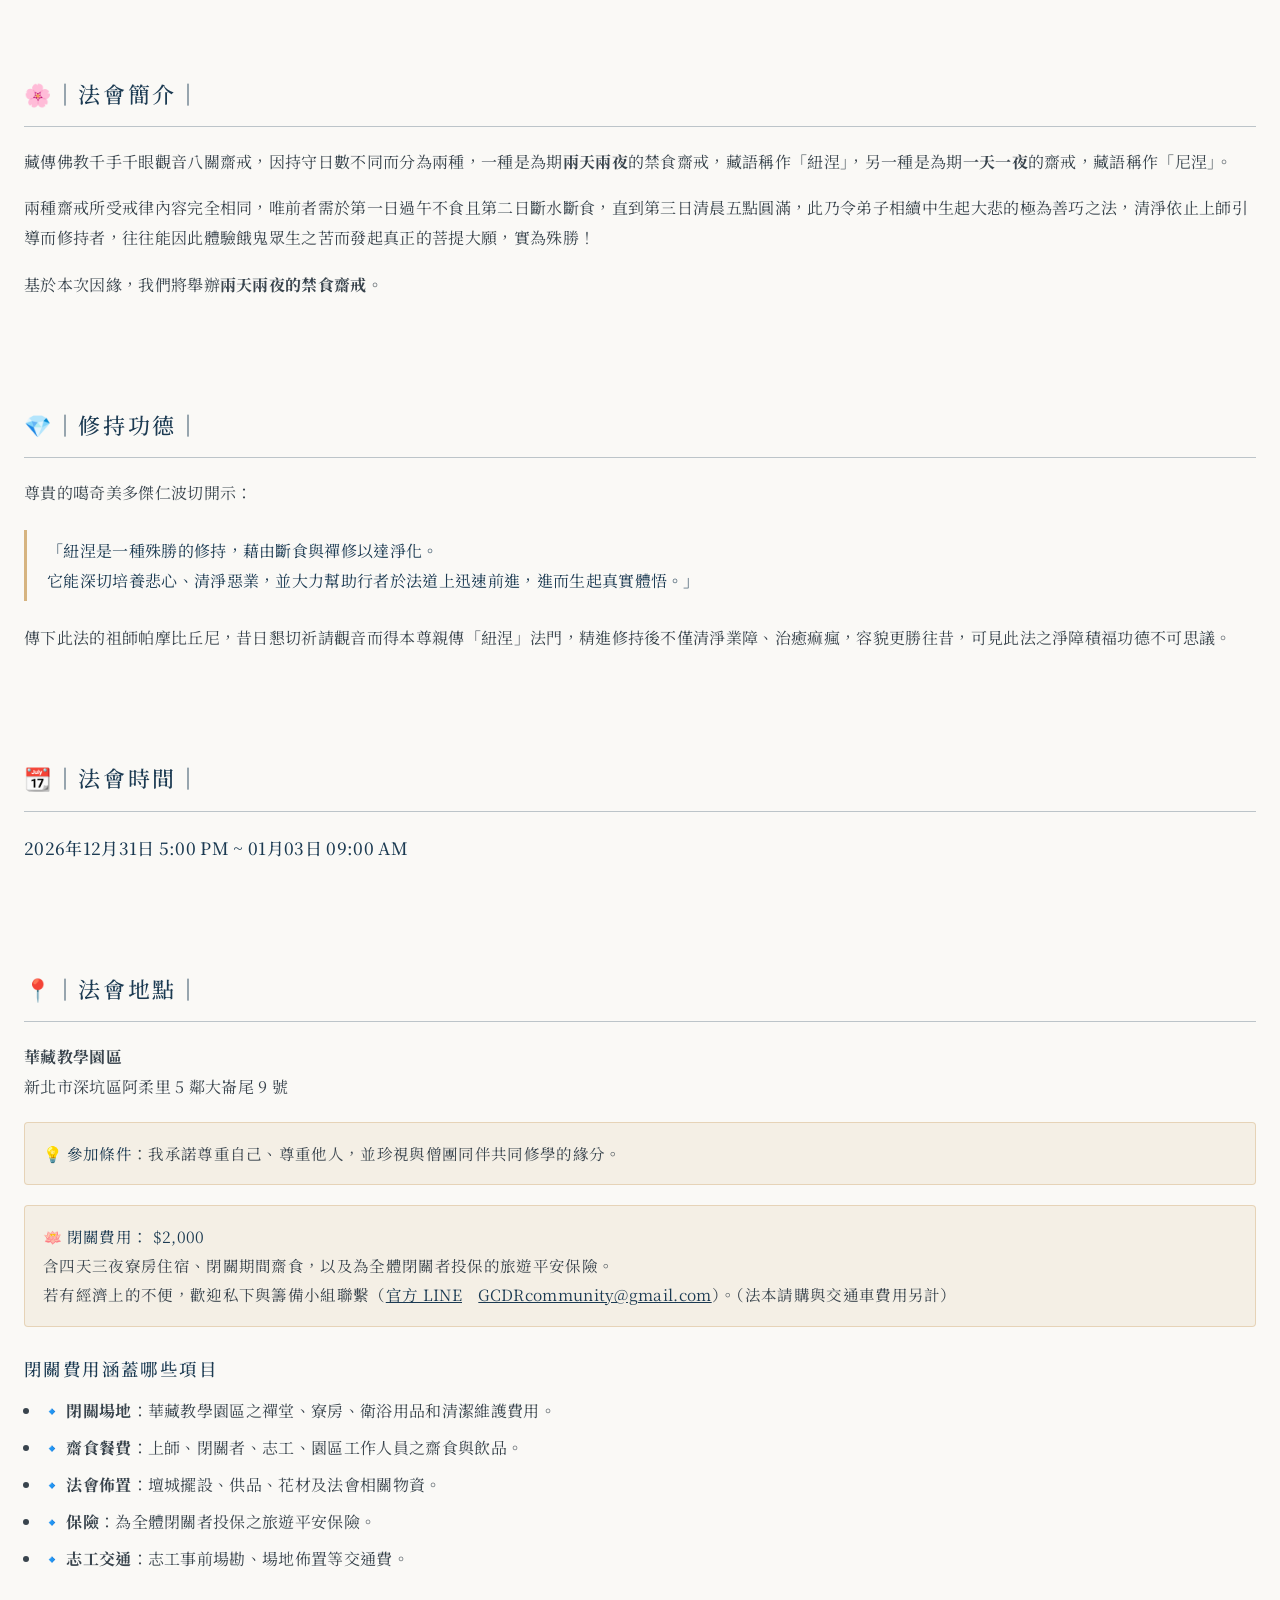
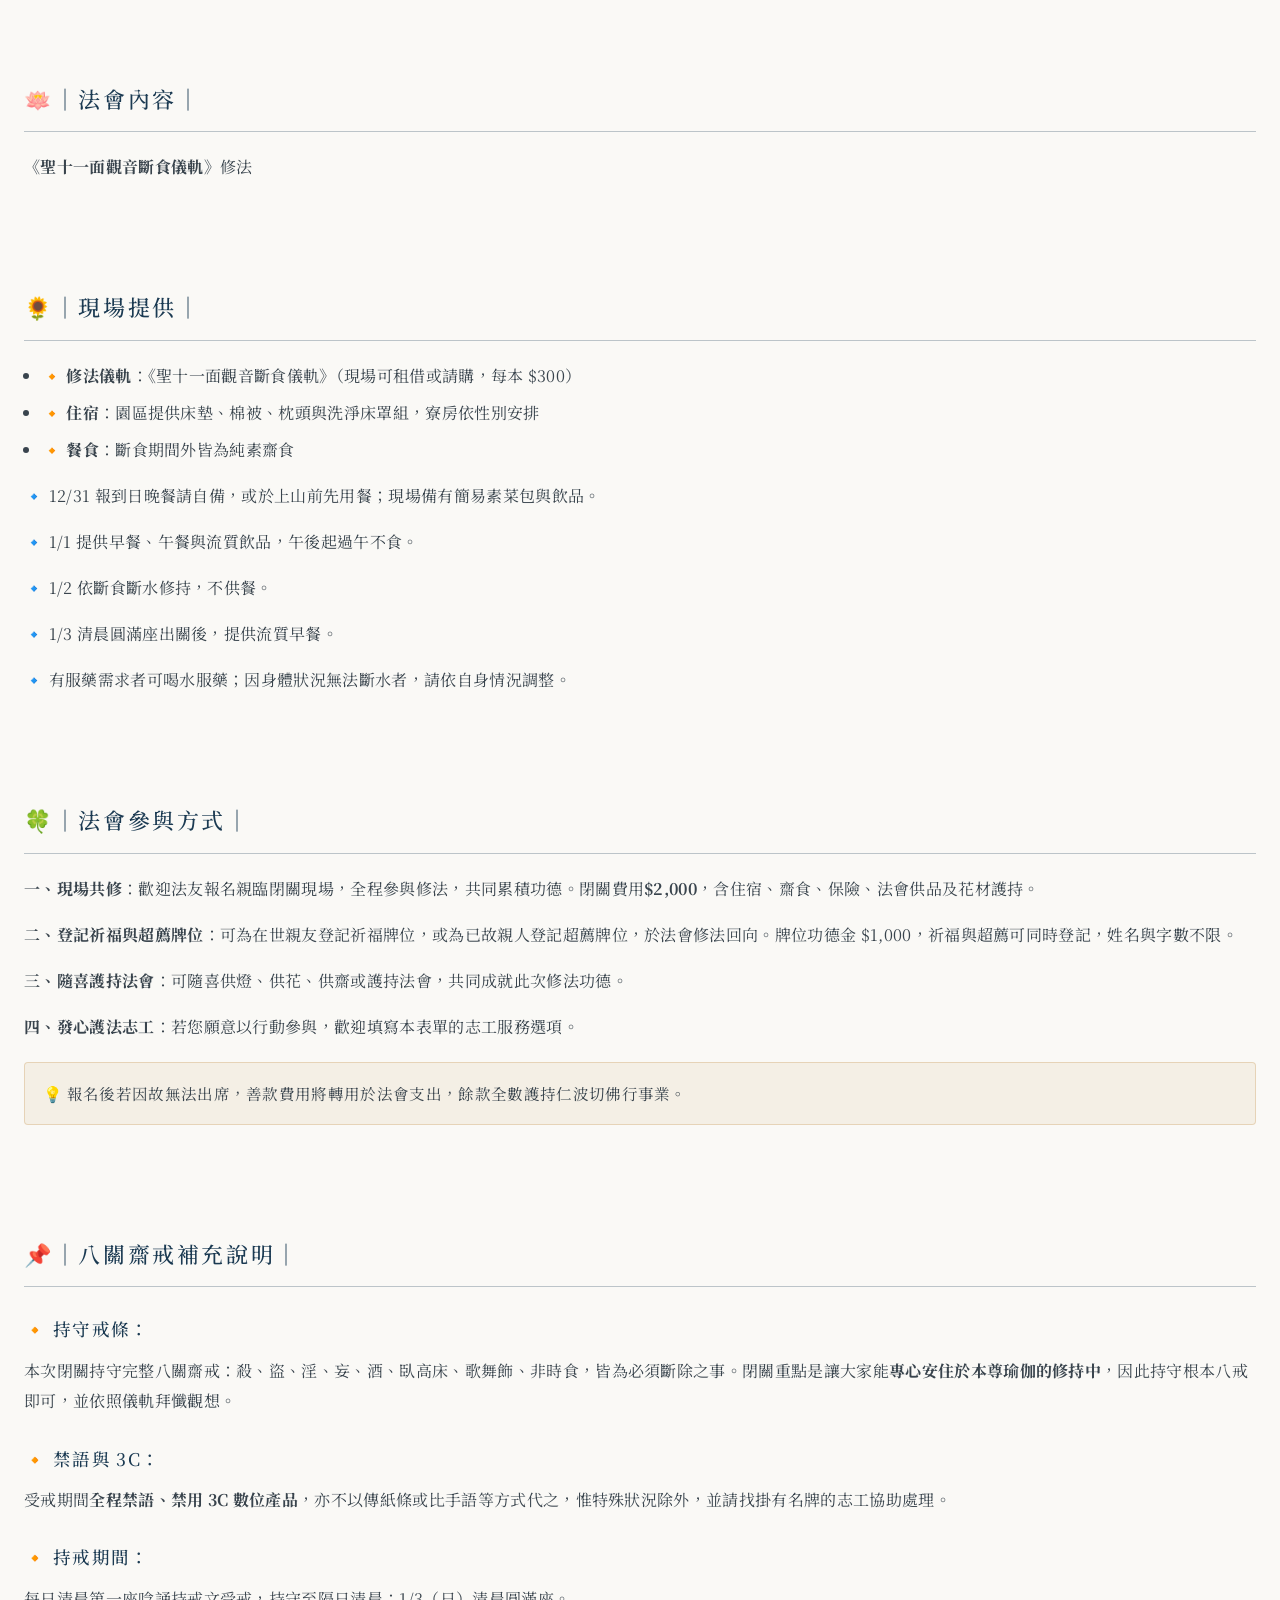
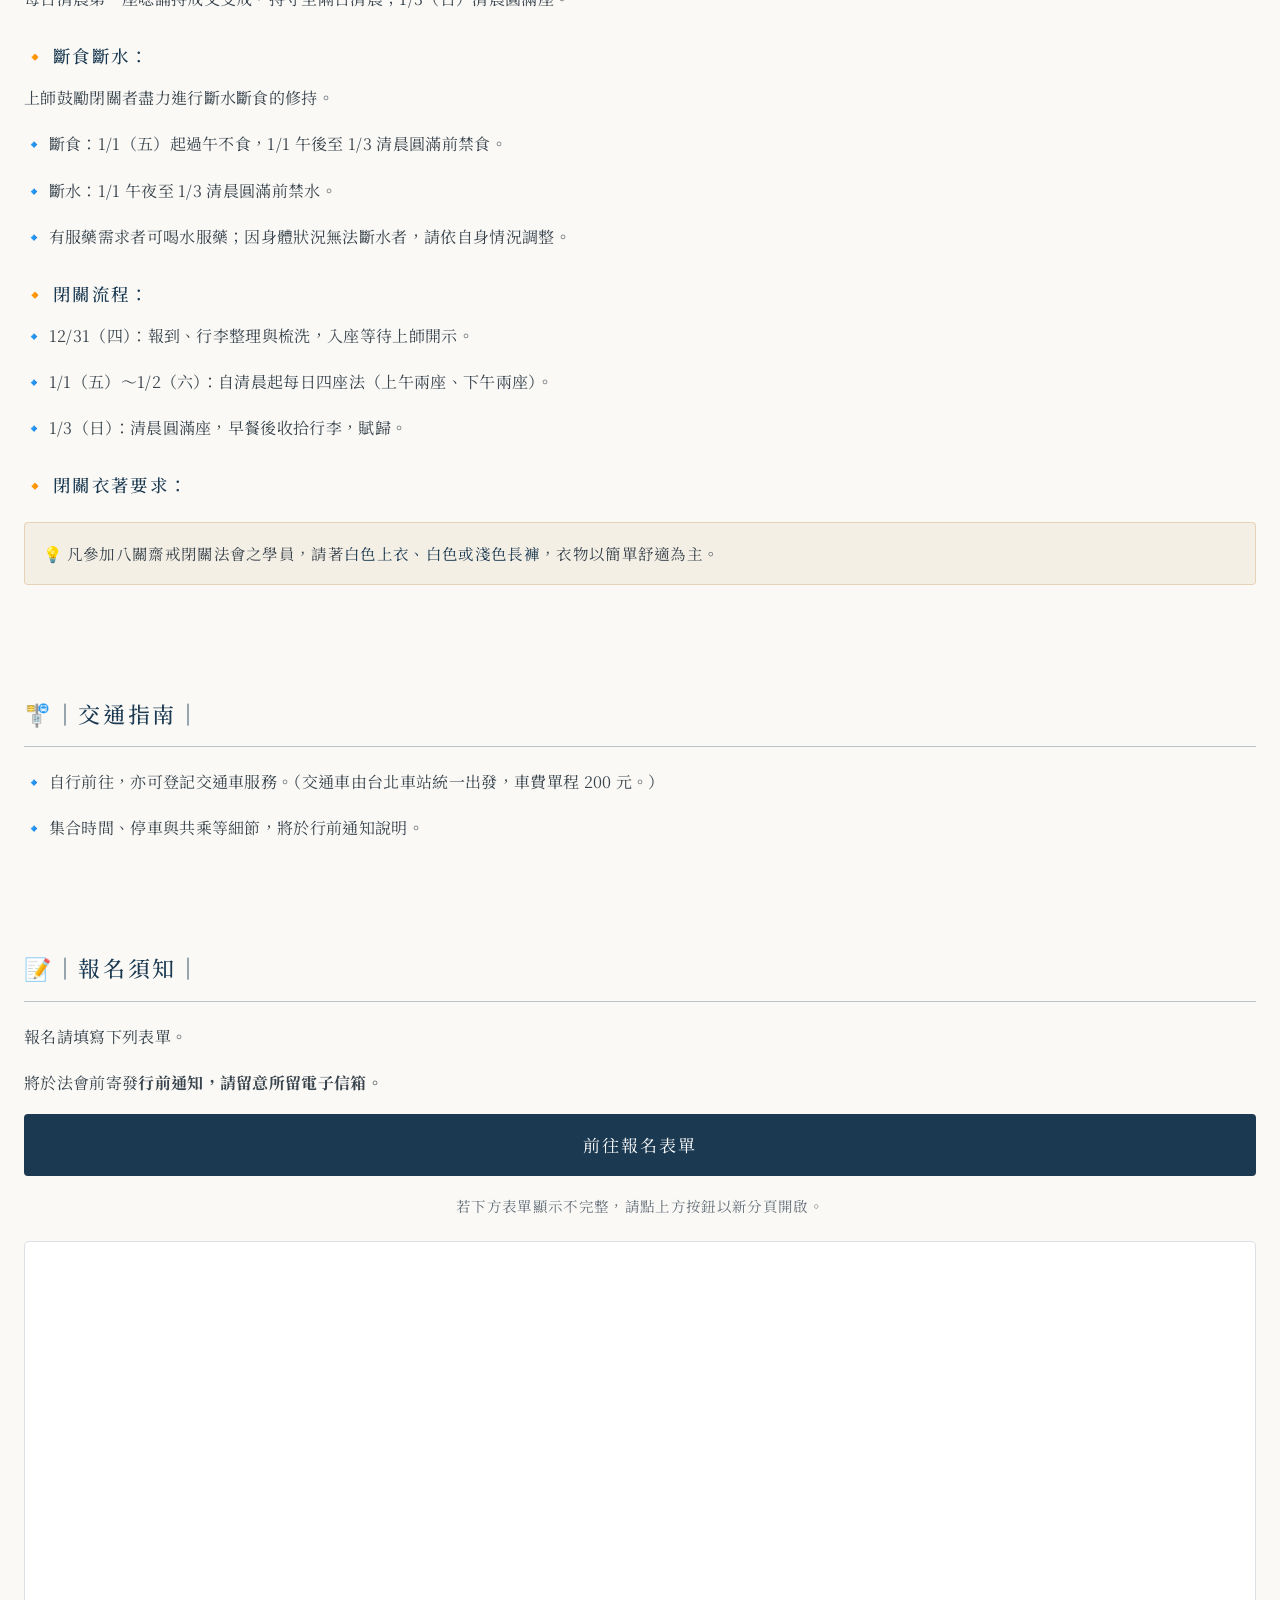
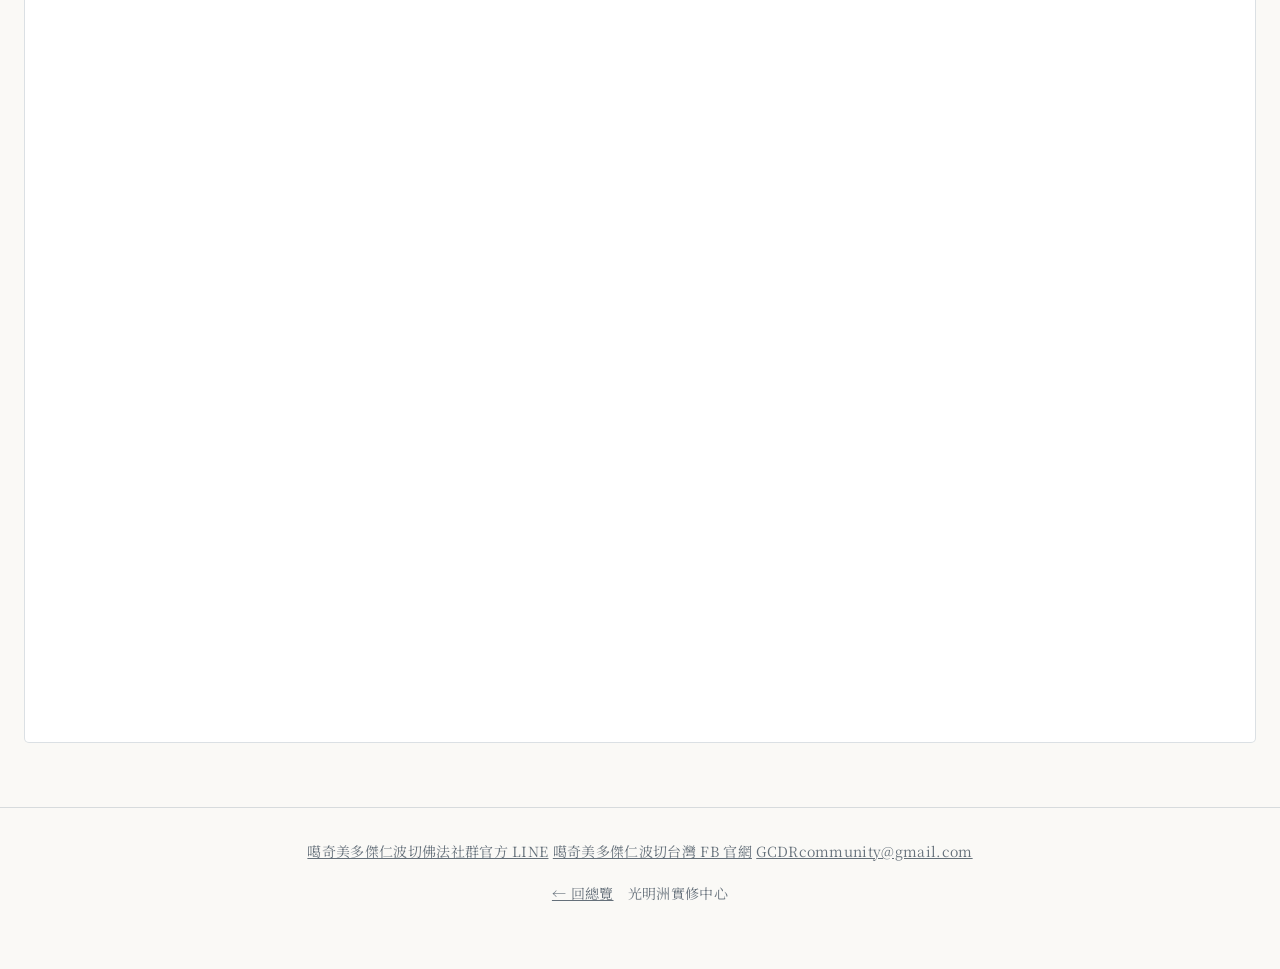
==== commit d5ac789b: "兩個內頁換上各場次的橫版圖，移除 Notion 的頁面屬性列 - october 用「202610 兩日八關齋戒 web.jpg」、newyear 用「202612 新年八關齋戒 web.jpg」  " ====
--- a/newyear.html
+++ b/newyear.html
@@ -23,17 +23,14 @@
 </head>
 <body>
 
-<div class="hero">
-  <img src="assets/hero.jpg" width="1000" height="1333" alt="禪堂中一位行者結跏趺坐，身後為佛龕與唐卡">
-  <div class="hero-txt">
-    <h1 class="ph"><span class="eb">【2027新年紐涅】</span>八關齋戒｜千手千眼觀音斷食齋戒閉關</h1>
-  </div>
+<div class="hero web">
+  <img src="assets/hero_ny.jpg" width="1366" height="768" fetchpriority="high" alt="新年八關齋戒｜噶奇美多傑仁波切主法。2026/12/31（四）－2027/01/03（日）深坑華藏園區，完整跨年閉關，全程住宿。">
 </div>
 
 <div class="wrap">
   <section>
+    <h1 class="ph vh">【2027新年紐涅】八關齋戒｜千手千眼觀音斷食齋戒閉關</h1>
     <a class="back" href="index.html">← 回總覽</a>
-    <p class="phs">Date: December 31, 2026 5:00 PM (GMT+8) → January 3, 2027 7:00 AM (GMT+8)<br>Status: 報名中 Open</p>
   </section>
 
   <section>
--- a/style.css
+++ b/style.css
@@ -19,6 +19,9 @@
 /* 整張顯示，height:auto。用 cover＋固定高度會裁掉人的身體，不要那樣做 */
 .hero img{width:100%;height:auto}
 .hero.poster{max-width:780px;padding-top:22px}
+/* 首頁橫版主視覺：滿版，自身已含文字，不加漸層也不疊字 */
+.hero.web{max-width:1100px;padding-top:0}
+.hero.web::after{display:none}
 /* 只在底部收，inset:0 會把整張直式照片洗白 */
 .hero::after{content:"";position:absolute;left:0;right:0;bottom:0;height:40%;
   background:linear-gradient(to bottom,rgba(250,249,246,0) 0%,rgba(250,249,246,.55) 46%,
@@ -95,7 +98,6 @@
 /* Notion 頁名與狀態列 */
 .ph{font-size:clamp(21px,4.4vw,27px);font-weight:500;color:var(--navy);
   letter-spacing:.04em;line-height:1.55;margin:6px 0 12px}
-.phs{font-size:13.5px;color:var(--grey);line-height:1.8;margin-bottom:0}
 
 /* 視覺隱藏但螢幕閱讀器讀得到 */
 .vh{position:absolute;width:1px;height:1px;padding:0;margin:-1px;overflow:hidden;
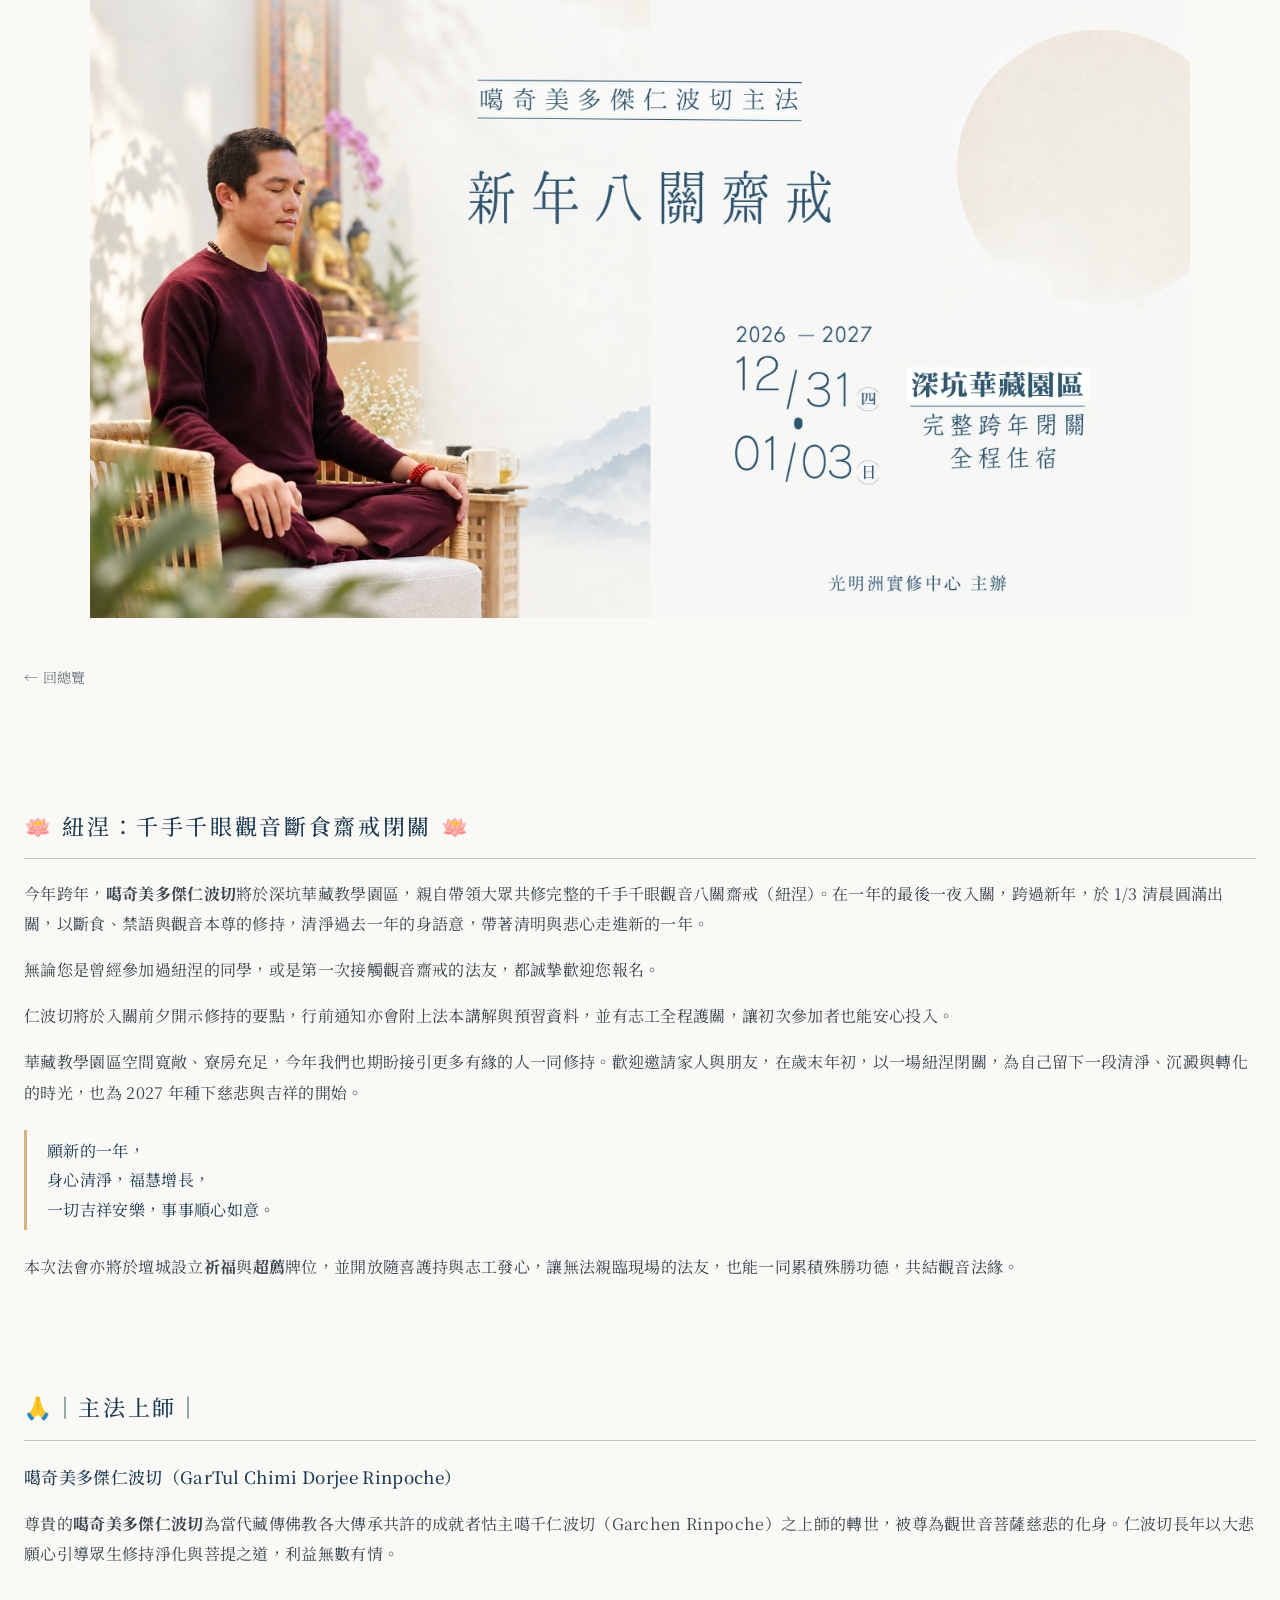
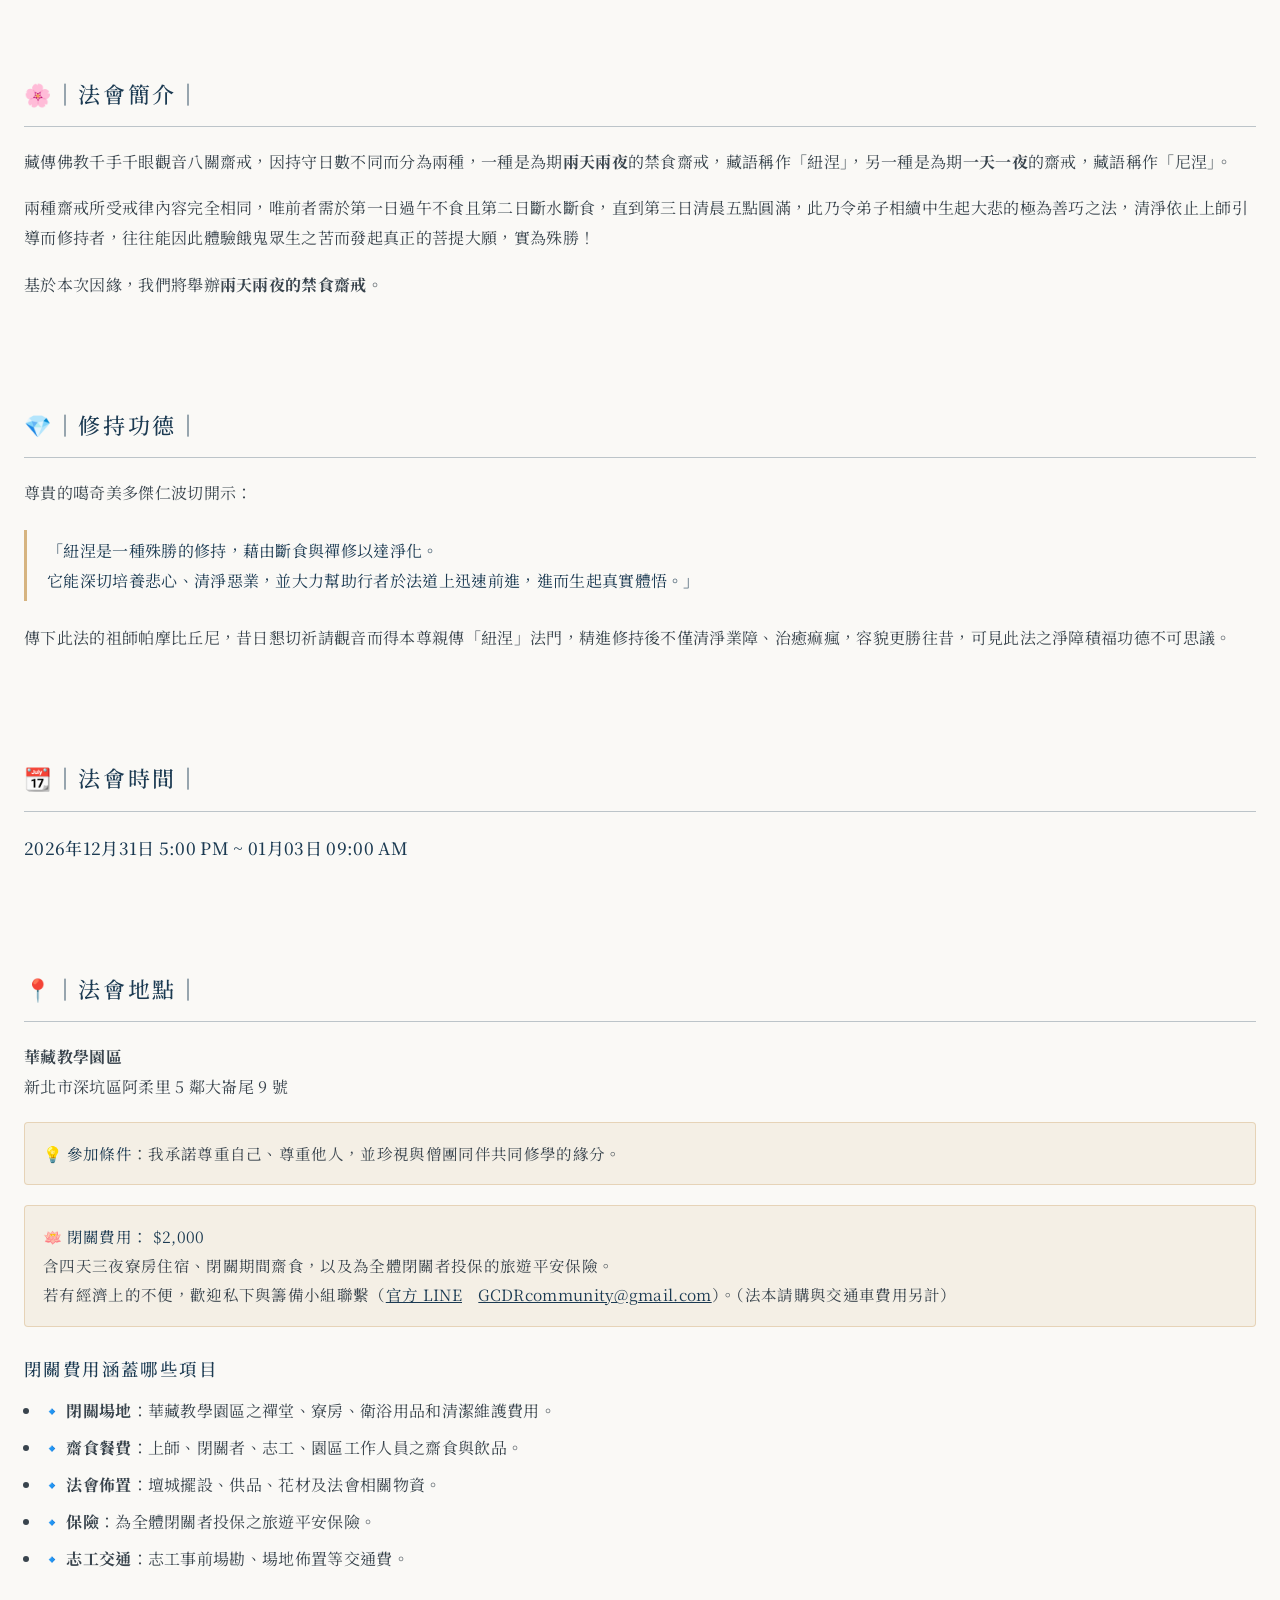
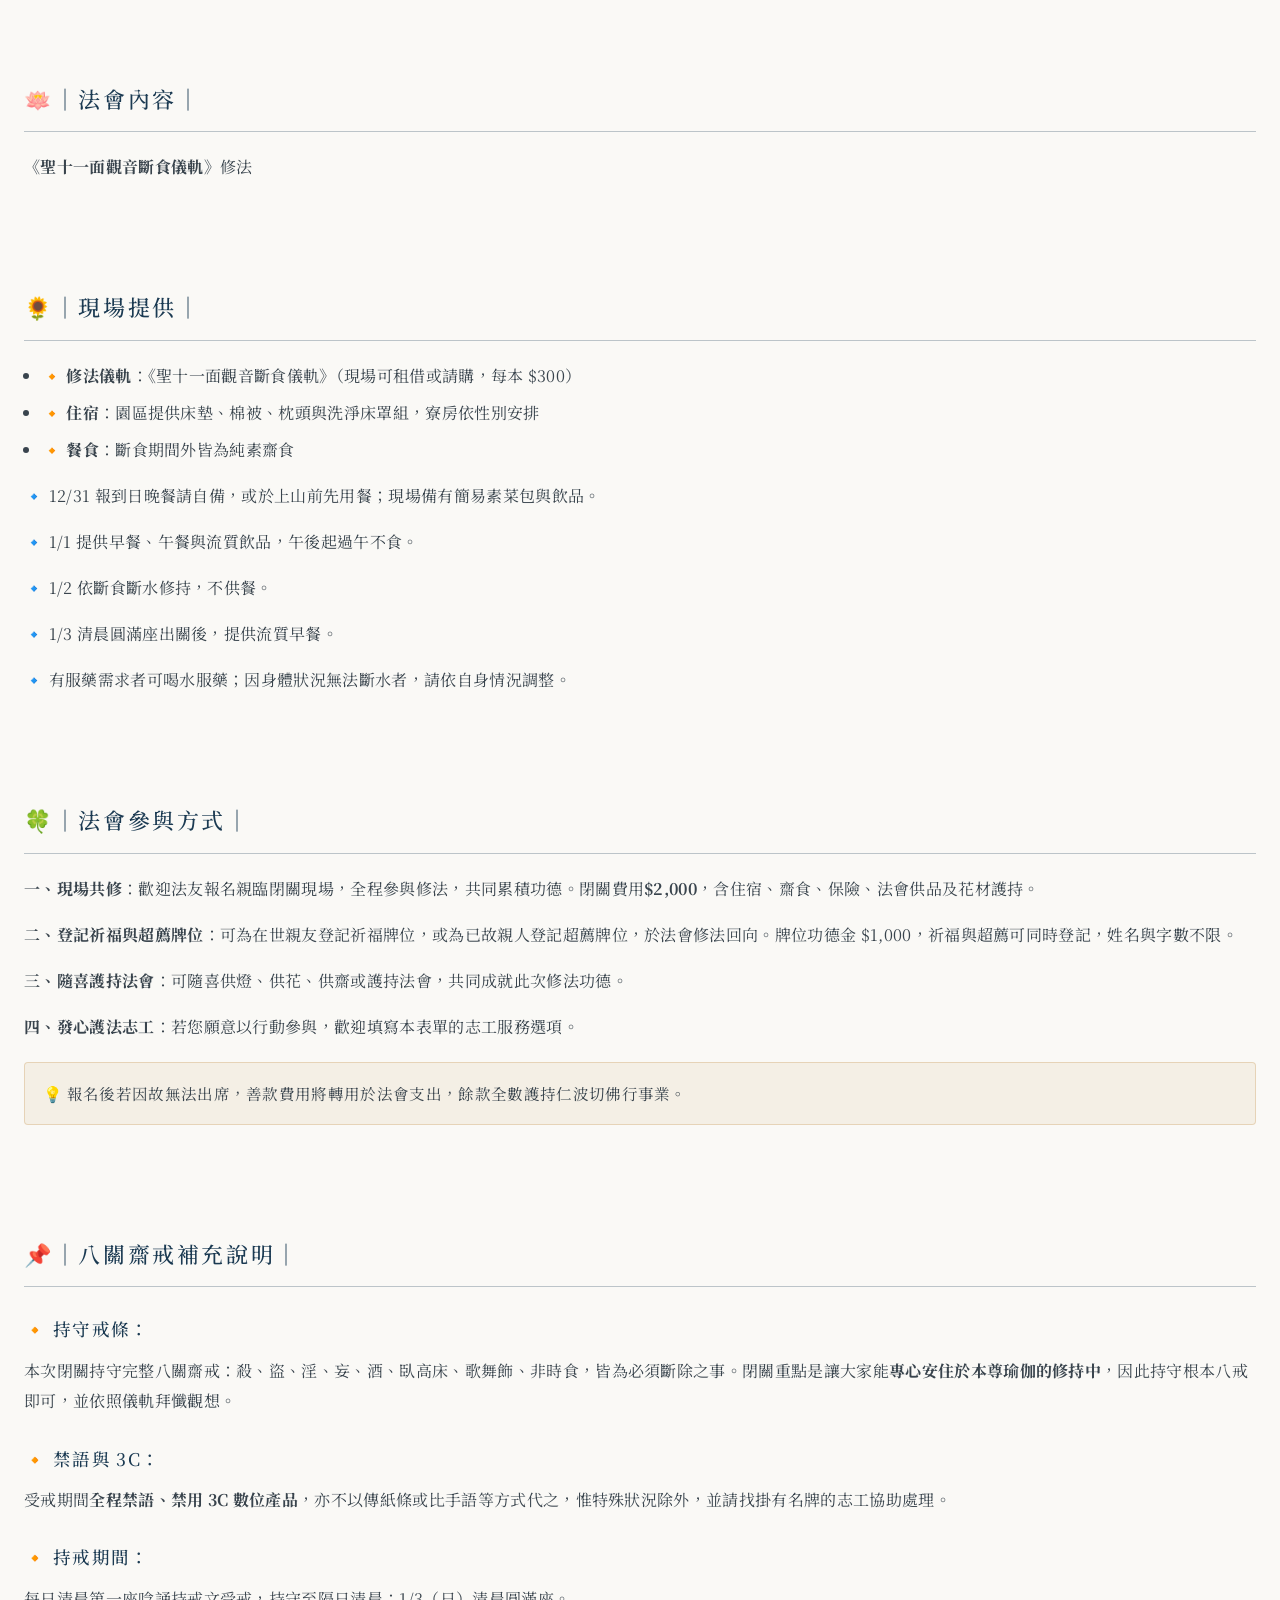
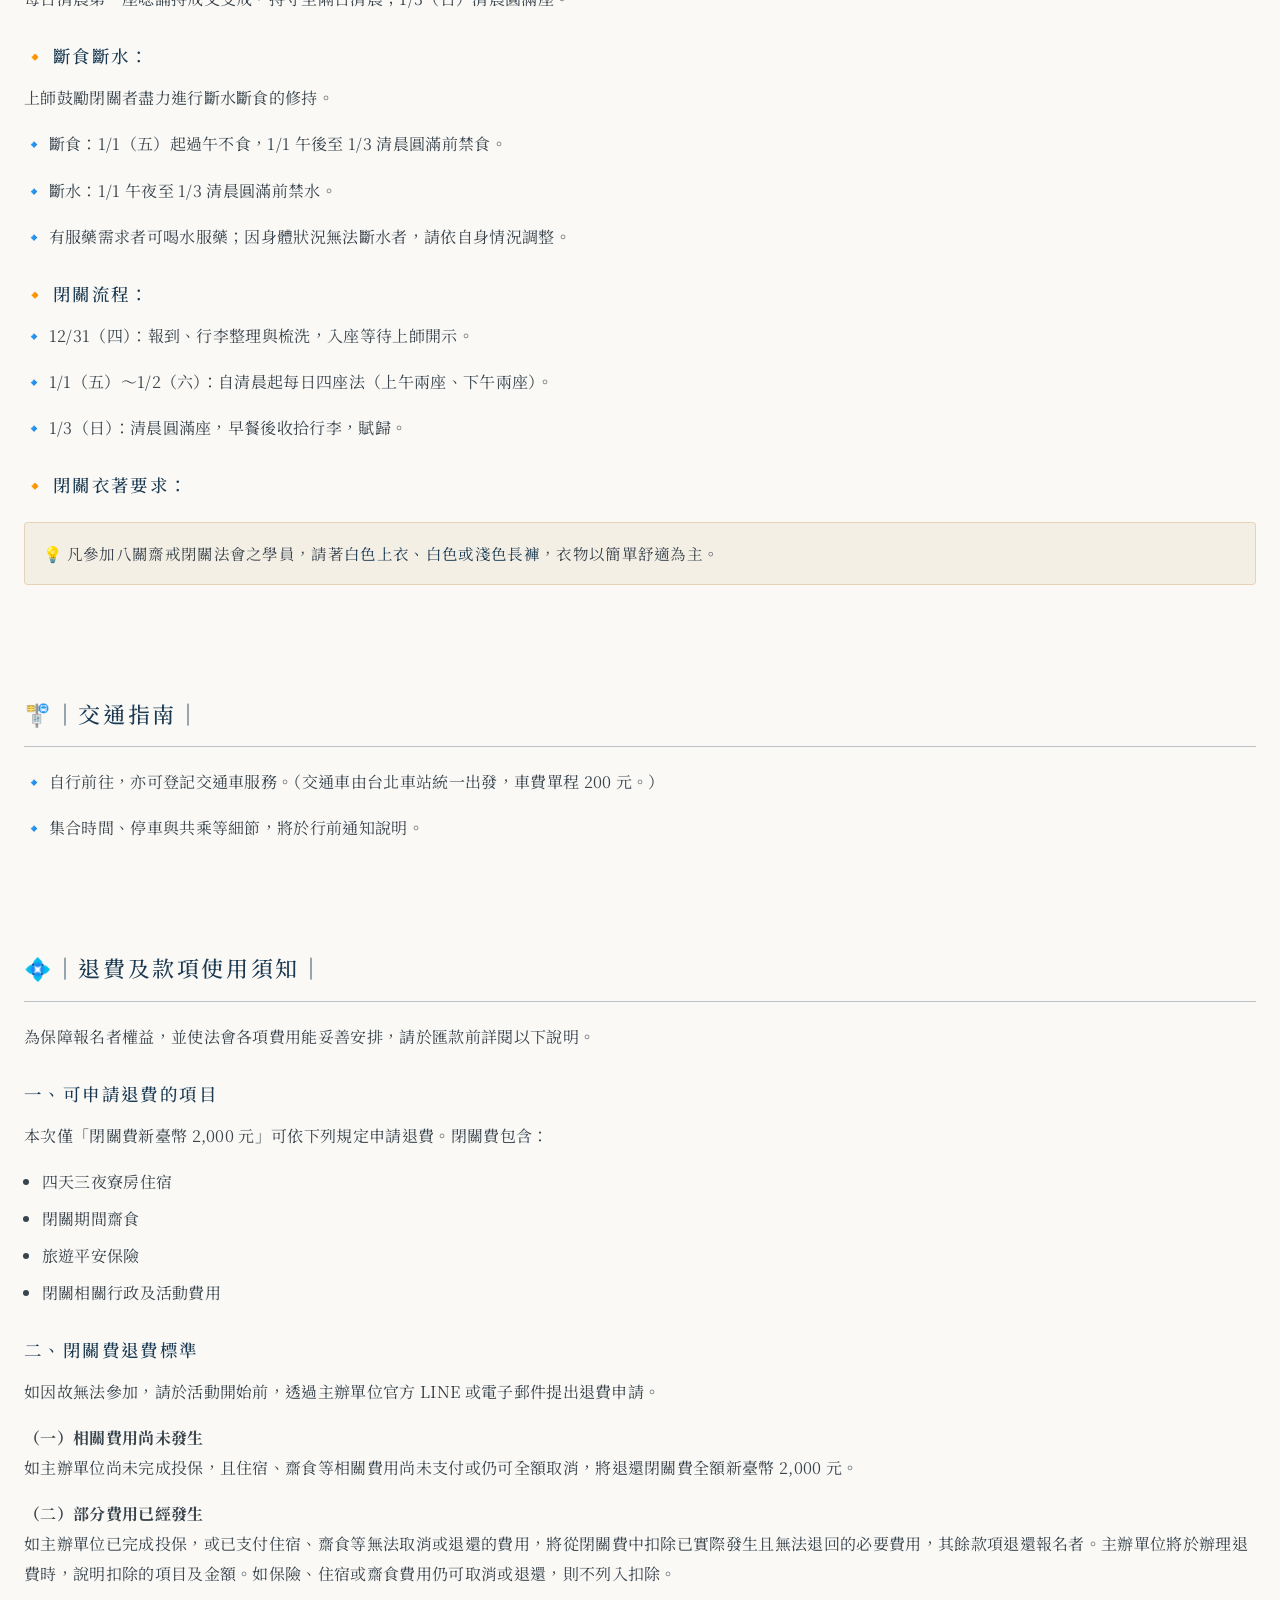
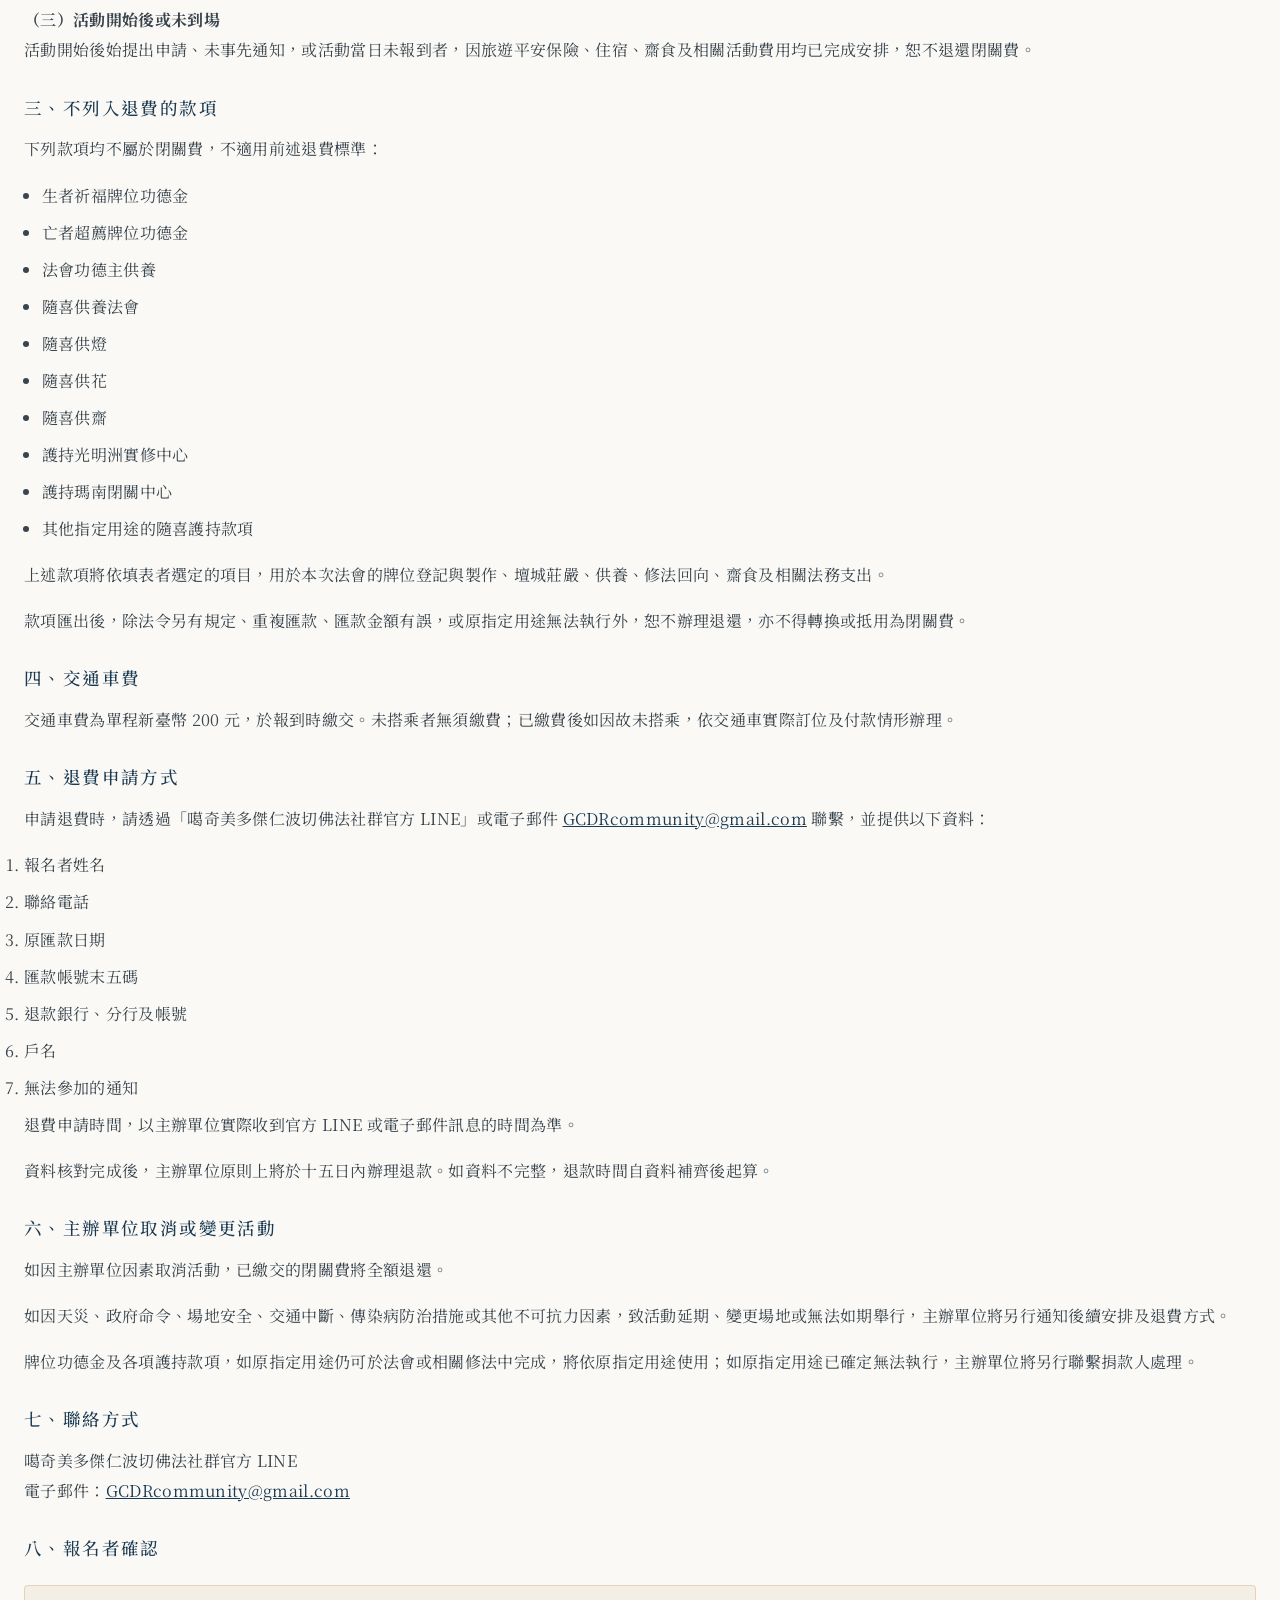
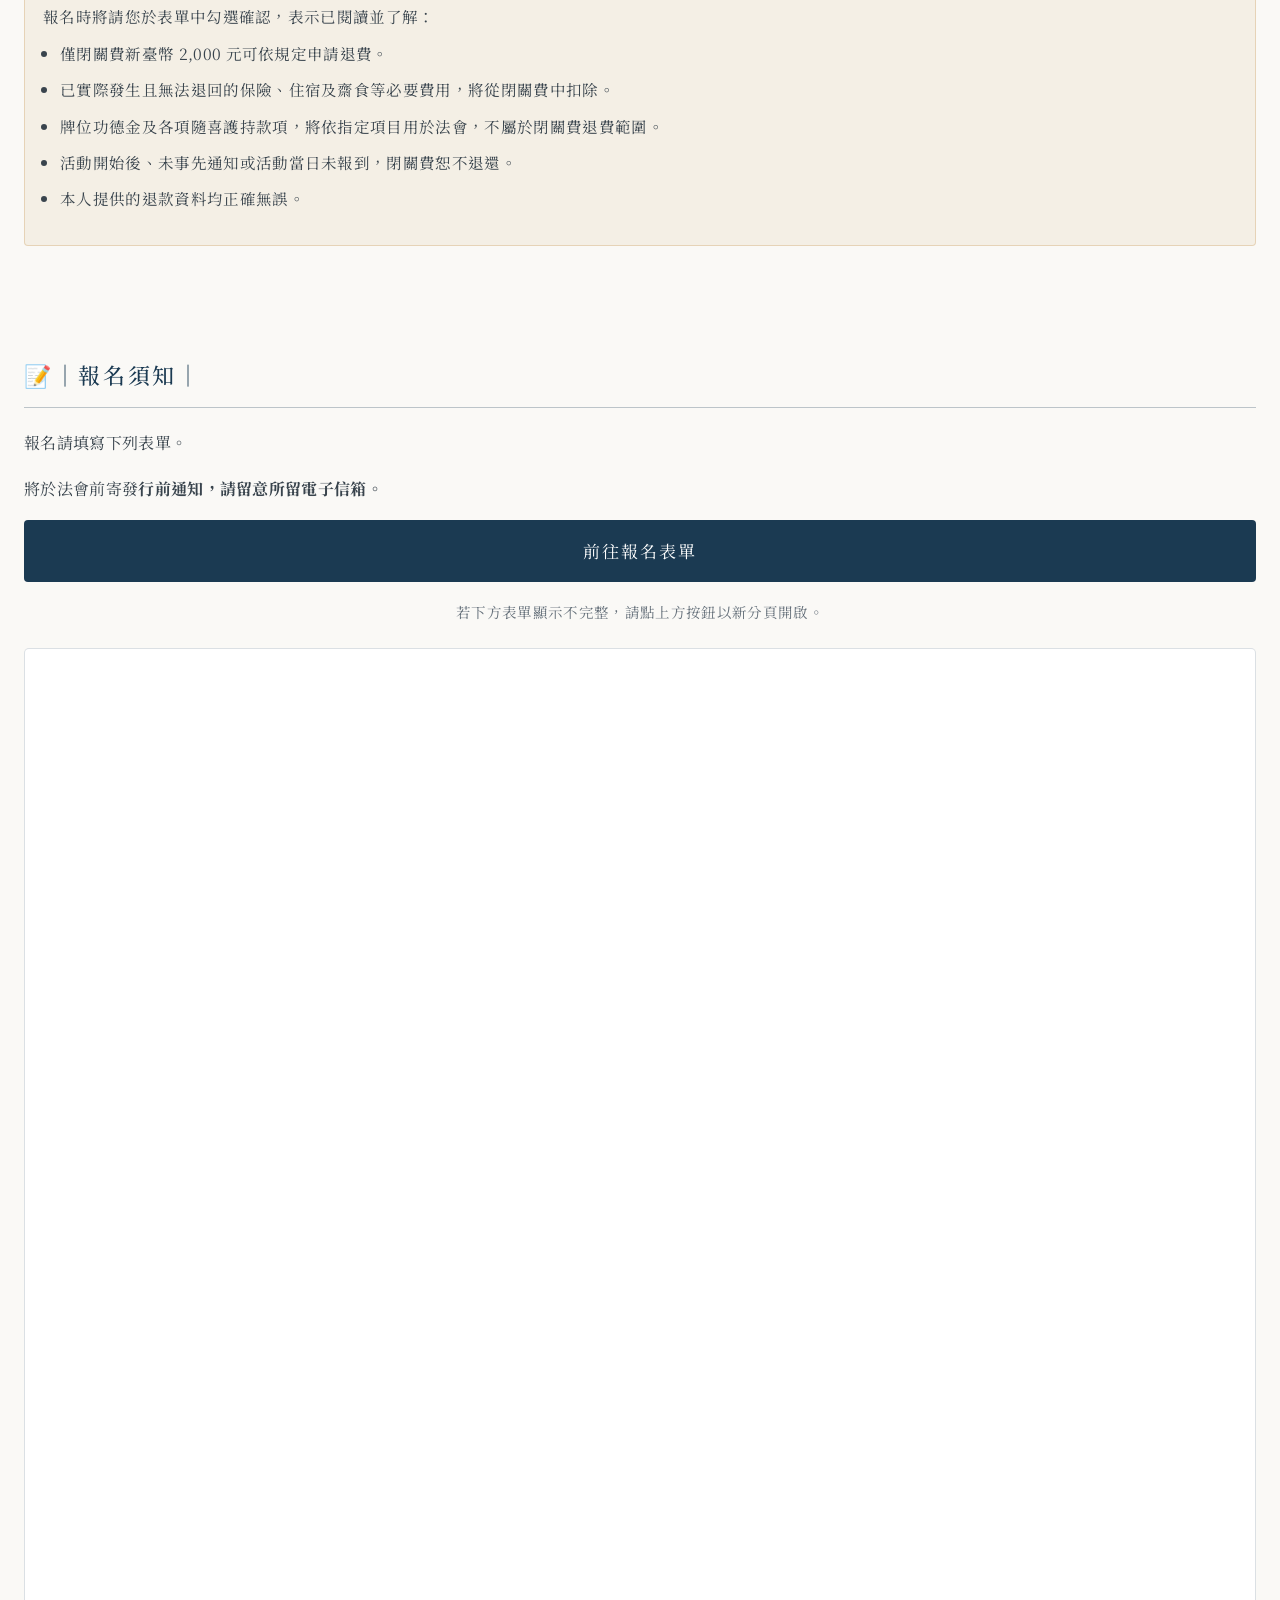
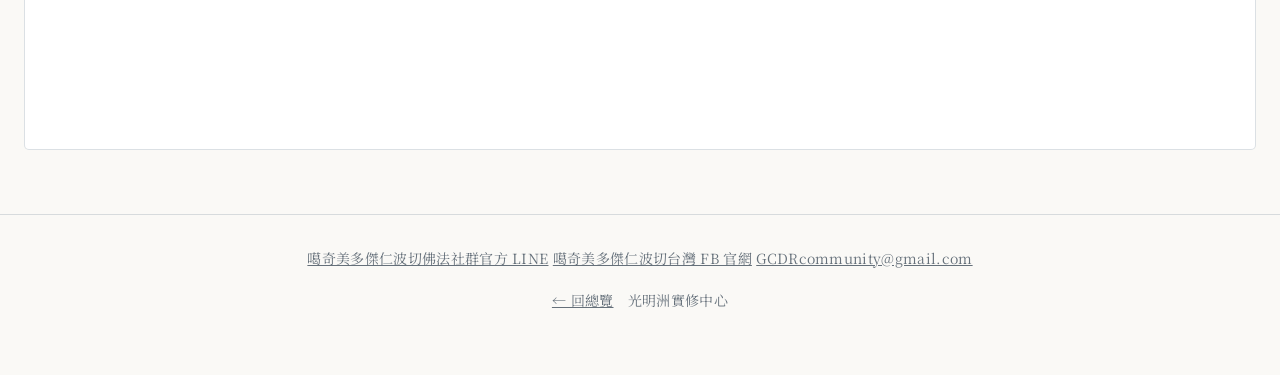
==== commit 94905265: "兩頁加上退費與款項使用須知 - 新年場：業主提供的完整「退費及款項使用須知」全文八節，放在報名區之前 - 十月場：本場不收報名費、全為隨喜護持，不另設退費機制，改寫成「款項使用須知」 - 第八節的同意" ====
--- a/newyear.html
+++ b/newyear.html
@@ -138,6 +138,85 @@
     <p>🔹 集合時間、停車與共乘等細節，將於行前通知說明。</p>
   </section>
 
+
+  <section id="refund">
+    <h2>💠｜退費及款項使用須知｜</h2>
+    <p>為保障報名者權益，並使法會各項費用能妥善安排，請於匯款前詳閱以下說明。</p>
+
+    <h3>一、可申請退費的項目</h3>
+    <p>本次僅「閉關費新臺幣 2,000 元」可依下列規定申請退費。閉關費包含：</p>
+    <ul>
+      <li>四天三夜寮房住宿</li>
+      <li>閉關期間齋食</li>
+      <li>旅遊平安保險</li>
+      <li>閉關相關行政及活動費用</li>
+    </ul>
+
+    <h3>二、閉關費退費標準</h3>
+    <p>如因故無法參加，請於活動開始前，透過主辦單位官方 LINE 或電子郵件提出退費申請。</p>
+    <p><b>（一）相關費用尚未發生</b><br>
+      如主辦單位尚未完成投保，且住宿、齋食等相關費用尚未支付或仍可全額取消，將退還閉關費全額新臺幣 2,000 元。</p>
+    <p><b>（二）部分費用已經發生</b><br>
+      如主辦單位已完成投保，或已支付住宿、齋食等無法取消或退還的費用，將從閉關費中扣除已實際發生且無法退回的必要費用，其餘款項退還報名者。主辦單位將於辦理退費時，說明扣除的項目及金額。如保險、住宿或齋食費用仍可取消或退還，則不列入扣除。</p>
+    <p><b>（三）活動開始後或未到場</b><br>
+      活動開始後始提出申請、未事先通知，或活動當日未報到者，因旅遊平安保險、住宿、齋食及相關活動費用均已完成安排，恕不退還閉關費。</p>
+
+    <h3>三、不列入退費的款項</h3>
+    <p>下列款項均不屬於閉關費，不適用前述退費標準：</p>
+    <ul>
+      <li>生者祈福牌位功德金</li>
+      <li>亡者超薦牌位功德金</li>
+      <li>法會功德主供養</li>
+      <li>隨喜供養法會</li>
+      <li>隨喜供燈</li>
+      <li>隨喜供花</li>
+      <li>隨喜供齋</li>
+      <li>護持光明洲實修中心</li>
+      <li>護持瑪南閉關中心</li>
+      <li>其他指定用途的隨喜護持款項</li>
+    </ul>
+    <p>上述款項將依填表者選定的項目，用於本次法會的牌位登記與製作、壇城莊嚴、供養、修法回向、齋食及相關法務支出。</p>
+    <p>款項匯出後，除法令另有規定、重複匯款、匯款金額有誤，或原指定用途無法執行外，恕不辦理退還，亦不得轉換或抵用為閉關費。</p>
+
+    <h3>四、交通車費</h3>
+    <p>交通車費為單程新臺幣 200 元，於報到時繳交。未搭乘者無須繳費；已繳費後如因故未搭乘，依交通車實際訂位及付款情形辦理。</p>
+
+    <h3>五、退費申請方式</h3>
+    <p>申請退費時，請透過「噶奇美多傑仁波切佛法社群官方 LINE」或電子郵件 <a href="mailto:GCDRcommunity@gmail.com">GCDRcommunity@gmail.com</a> 聯繫，並提供以下資料：</p>
+    <ol>
+      <li>報名者姓名</li>
+      <li>聯絡電話</li>
+      <li>原匯款日期</li>
+      <li>匯款帳號末五碼</li>
+      <li>退款銀行、分行及帳號</li>
+      <li>戶名</li>
+      <li>無法參加的通知</li>
+    </ol>
+    <p>退費申請時間，以主辦單位實際收到官方 LINE 或電子郵件訊息的時間為準。</p>
+    <p>資料核對完成後，主辦單位原則上將於十五日內辦理退款。如資料不完整，退款時間自資料補齊後起算。</p>
+
+    <h3>六、主辦單位取消或變更活動</h3>
+    <p>如因主辦單位因素取消活動，已繳交的閉關費將全額退還。</p>
+    <p>如因天災、政府命令、場地安全、交通中斷、傳染病防治措施或其他不可抗力因素，致活動延期、變更場地或無法如期舉行，主辦單位將另行通知後續安排及退費方式。</p>
+    <p>牌位功德金及各項護持款項，如原指定用途仍可於法會或相關修法中完成，將依原指定用途使用；如原指定用途已確定無法執行，主辦單位將另行聯繫捐款人處理。</p>
+
+    <h3>七、聯絡方式</h3>
+    <p>噶奇美多傑仁波切佛法社群官方 LINE<br>
+      電子郵件：<a href="mailto:GCDRcommunity@gmail.com">GCDRcommunity@gmail.com</a></p>
+
+    <h3>八、報名者確認</h3>
+    <div class="note">
+      報名時將請您於表單中勾選確認，表示已閱讀並了解：
+      <ul style="margin-top:8px">
+        <li>僅閉關費新臺幣 2,000 元可依規定申請退費。</li>
+        <li>已實際發生且無法退回的保險、住宿及齋食等必要費用，將從閉關費中扣除。</li>
+        <li>牌位功德金及各項隨喜護持款項，將依指定項目用於法會，不屬於閉關費退費範圍。</li>
+        <li>活動開始後、未事先通知或活動當日未報到，閉關費恕不退還。</li>
+        <li>本人提供的退款資料均正確無誤。</li>
+      </ul>
+    </div>
+  </section>
+
   <section id="signup">
     <h2>📝｜報名須知｜</h2>
     <p>報名請填寫下列表單。</p>
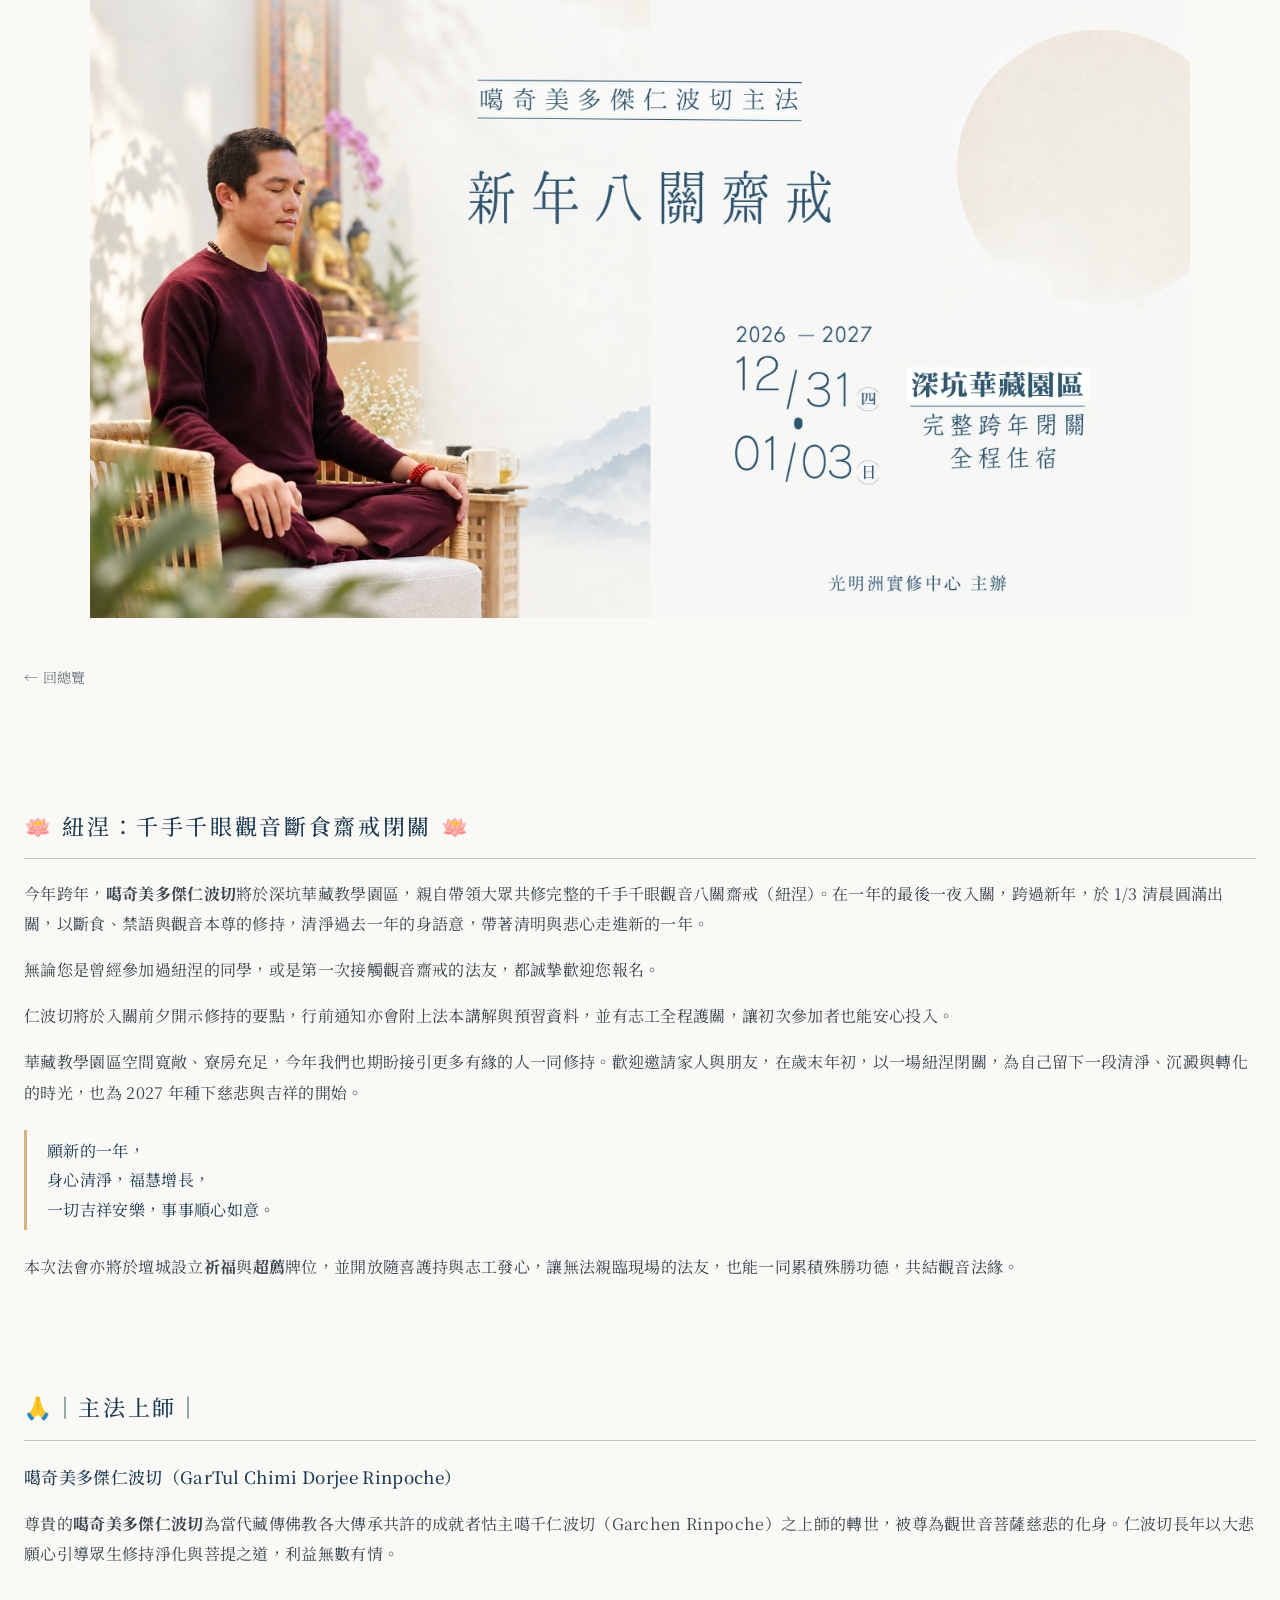
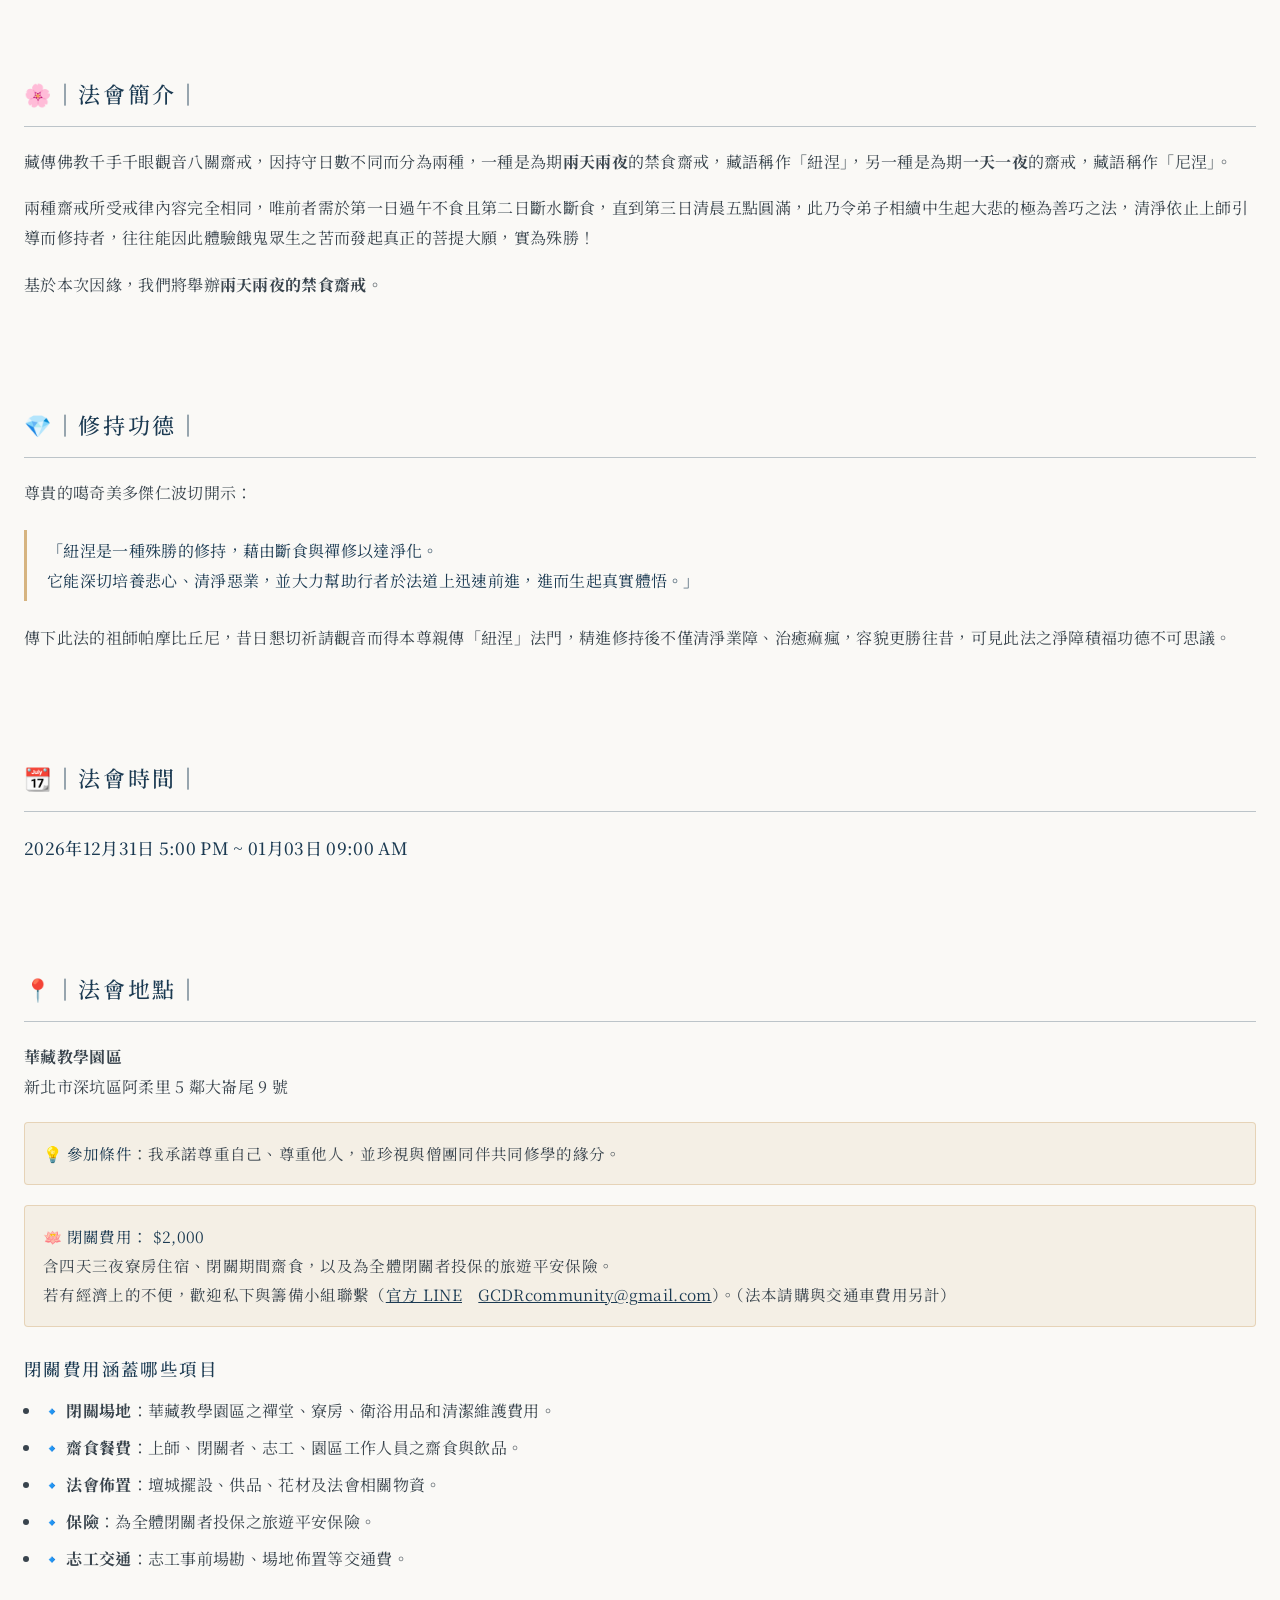
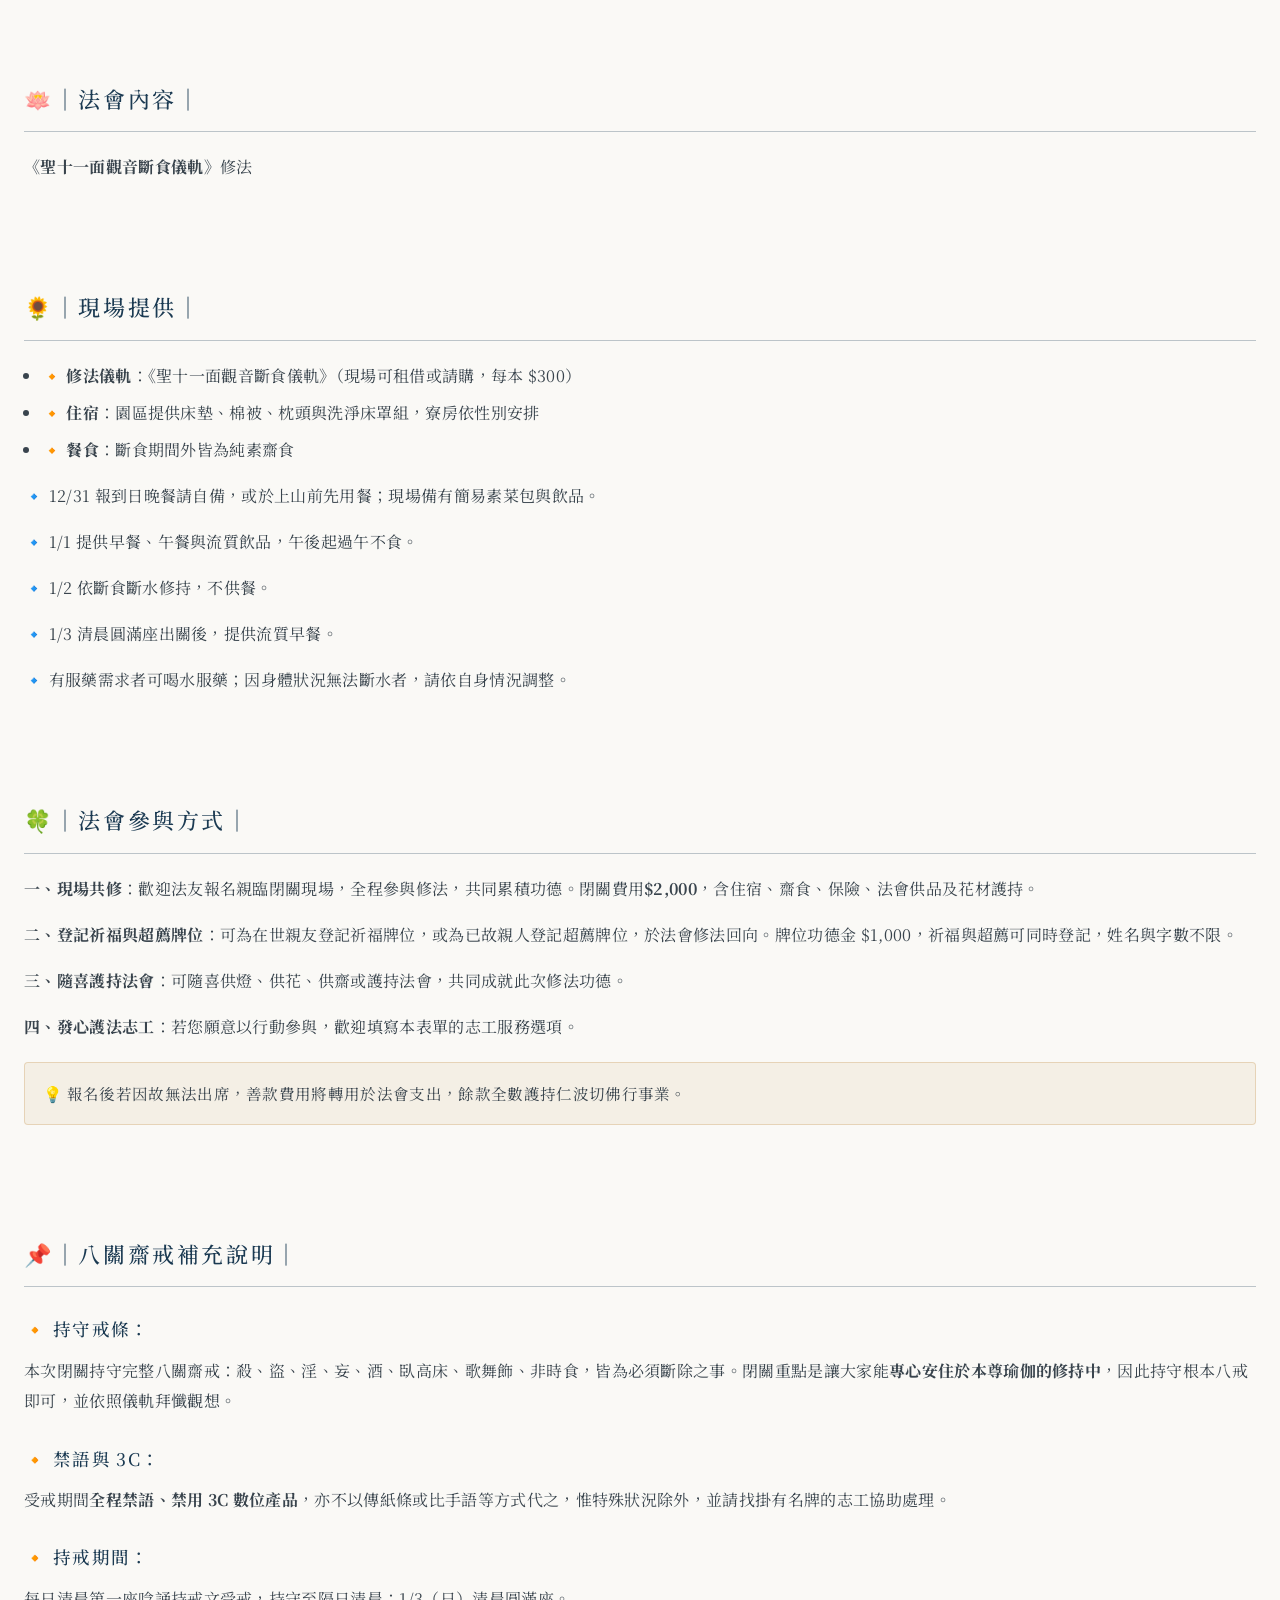
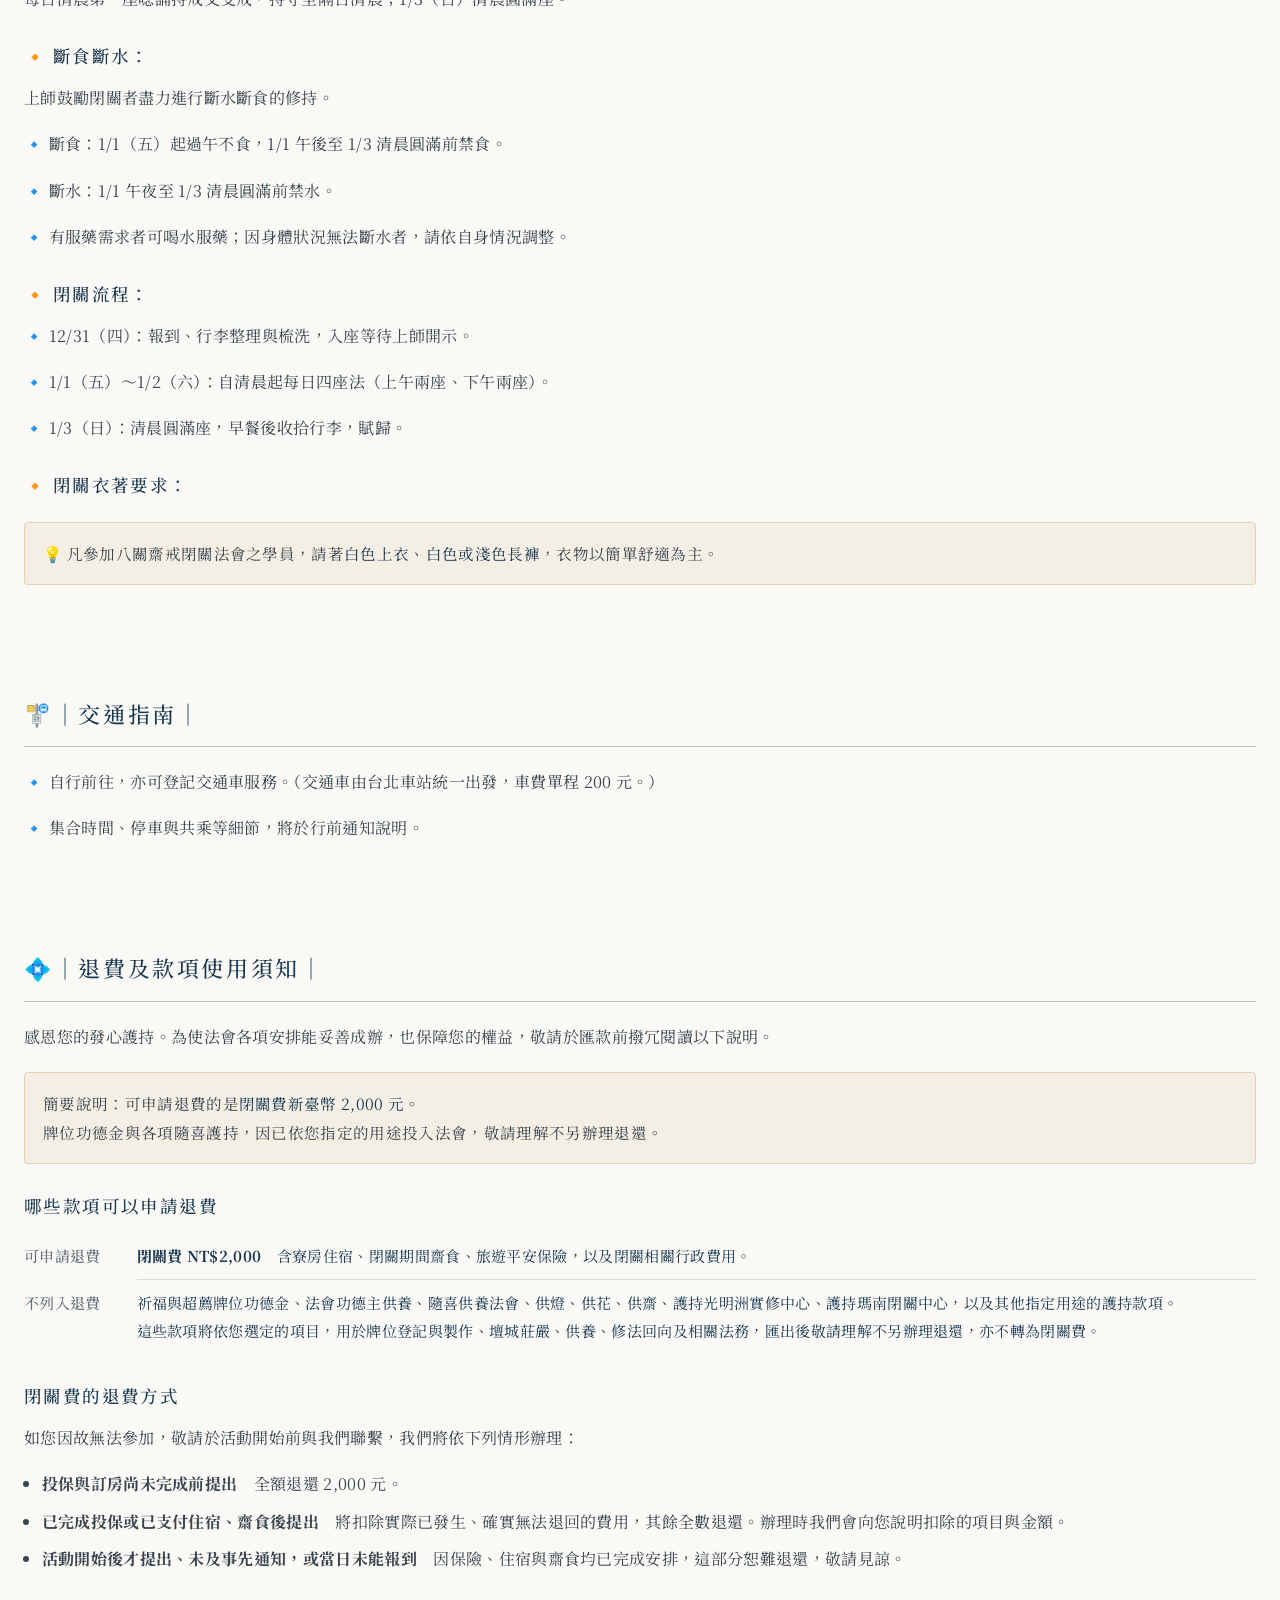
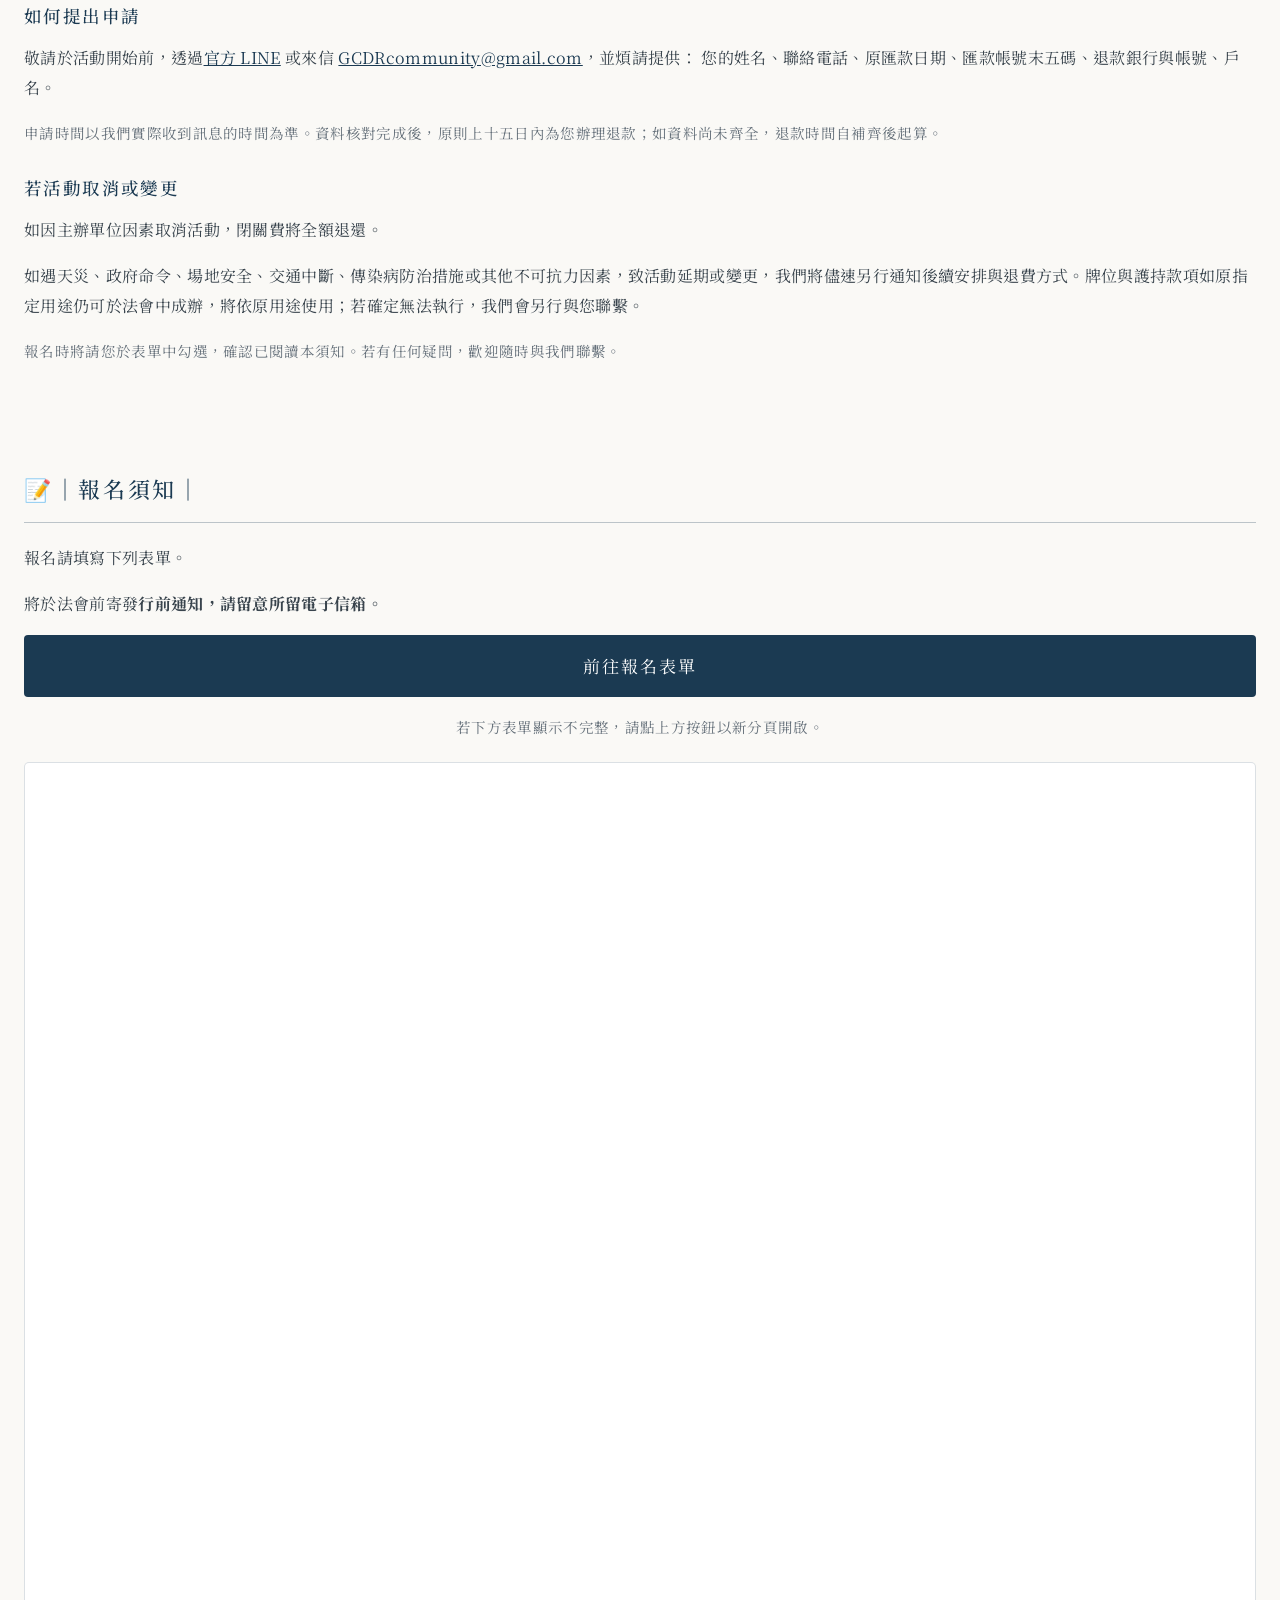
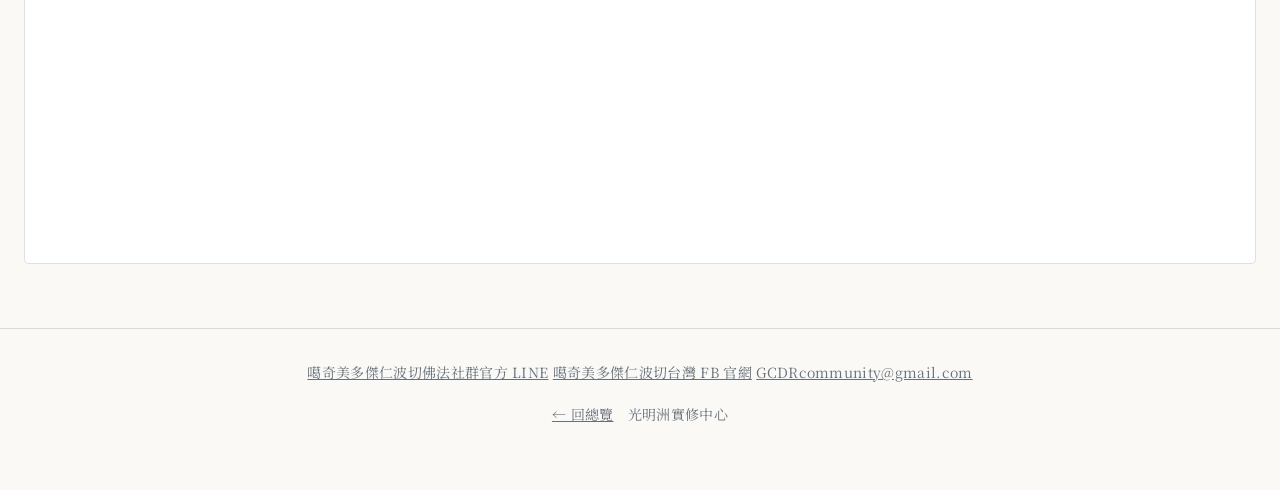
==== commit 0f87c87f: "退費須知改寫：縮短並改為對法友說話的語氣 原本照抄全文八節共 1,180 字，讀者要捲很久才看得完。改寫為 826 字， 保留全部有實質效力的內容（可退／不可退的範圍、三種退費情形、 申請方式與所需資" ====
--- a/newyear.html
+++ b/newyear.html
@@ -141,80 +141,41 @@
 
   <section id="refund">
     <h2>💠｜退費及款項使用須知｜</h2>
-    <p>為保障報名者權益，並使法會各項費用能妥善安排，請於匯款前詳閱以下說明。</p>
-
-    <h3>一、可申請退費的項目</h3>
-    <p>本次僅「閉關費新臺幣 2,000 元」可依下列規定申請退費。閉關費包含：</p>
+    <p>感恩您的發心護持。為使法會各項安排能妥善成辦，也保障您的權益，敬請於匯款前撥冗閱讀以下說明。</p>
+
+    <div class="note">
+      簡要說明：可申請退費的是<b>閉關費新臺幣 2,000 元</b>。<br>
+      牌位功德金與各項隨喜護持，因已依您指定的用途投入法會，敬請理解不另辦理退還。
+    </div>
+
+    <h3>哪些款項可以申請退費</h3>
+    <table class="kv">
+      <tr><th style="width:7.5em">可申請退費</th>
+          <td><b>閉關費 NT$2,000</b>　含寮房住宿、閉關期間齋食、旅遊平安保險，以及閉關相關行政費用。</td></tr>
+      <tr><th>不列入退費</th>
+          <td>祈福與超薦牌位功德金、法會功德主供養、隨喜供養法會、供燈、供花、供齋、護持光明洲實修中心、護持瑪南閉關中心，以及其他指定用途的護持款項。<br>
+              這些款項將依您選定的項目，用於牌位登記與製作、壇城莊嚴、供養、修法回向及相關法務，匯出後敬請理解不另辦理退還，亦不轉為閉關費。</td></tr>
+    </table>
+
+    <h3>閉關費的退費方式</h3>
+    <p>如您因故無法參加，敬請於活動開始前與我們聯繫，我們將依下列情形辦理：</p>
     <ul>
-      <li>四天三夜寮房住宿</li>
-      <li>閉關期間齋食</li>
-      <li>旅遊平安保險</li>
-      <li>閉關相關行政及活動費用</li>
+      <li><b>投保與訂房尚未完成前提出</b>　全額退還 2,000 元。</li>
+      <li><b>已完成投保或已支付住宿、齋食後提出</b>　將扣除實際已發生、確實無法退回的費用，其餘全數退還。辦理時我們會向您說明扣除的項目與金額。</li>
+      <li><b>活動開始後才提出、未及事先通知，或當日未能報到</b>　因保險、住宿與齋食均已完成安排，這部分恕難退還，敬請見諒。</li>
     </ul>
 
-    <h3>二、閉關費退費標準</h3>
-    <p>如因故無法參加，請於活動開始前，透過主辦單位官方 LINE 或電子郵件提出退費申請。</p>
-    <p><b>（一）相關費用尚未發生</b><br>
-      如主辦單位尚未完成投保，且住宿、齋食等相關費用尚未支付或仍可全額取消，將退還閉關費全額新臺幣 2,000 元。</p>
-    <p><b>（二）部分費用已經發生</b><br>
-      如主辦單位已完成投保，或已支付住宿、齋食等無法取消或退還的費用，將從閉關費中扣除已實際發生且無法退回的必要費用，其餘款項退還報名者。主辦單位將於辦理退費時，說明扣除的項目及金額。如保險、住宿或齋食費用仍可取消或退還，則不列入扣除。</p>
-    <p><b>（三）活動開始後或未到場</b><br>
-      活動開始後始提出申請、未事先通知，或活動當日未報到者，因旅遊平安保險、住宿、齋食及相關活動費用均已完成安排，恕不退還閉關費。</p>
-
-    <h3>三、不列入退費的款項</h3>
-    <p>下列款項均不屬於閉關費，不適用前述退費標準：</p>
-    <ul>
-      <li>生者祈福牌位功德金</li>
-      <li>亡者超薦牌位功德金</li>
-      <li>法會功德主供養</li>
-      <li>隨喜供養法會</li>
-      <li>隨喜供燈</li>
-      <li>隨喜供花</li>
-      <li>隨喜供齋</li>
-      <li>護持光明洲實修中心</li>
-      <li>護持瑪南閉關中心</li>
-      <li>其他指定用途的隨喜護持款項</li>
-    </ul>
-    <p>上述款項將依填表者選定的項目，用於本次法會的牌位登記與製作、壇城莊嚴、供養、修法回向、齋食及相關法務支出。</p>
-    <p>款項匯出後，除法令另有規定、重複匯款、匯款金額有誤，或原指定用途無法執行外，恕不辦理退還，亦不得轉換或抵用為閉關費。</p>
-
-    <h3>四、交通車費</h3>
-    <p>交通車費為單程新臺幣 200 元，於報到時繳交。未搭乘者無須繳費；已繳費後如因故未搭乘，依交通車實際訂位及付款情形辦理。</p>
-
-    <h3>五、退費申請方式</h3>
-    <p>申請退費時，請透過「噶奇美多傑仁波切佛法社群官方 LINE」或電子郵件 <a href="mailto:GCDRcommunity@gmail.com">GCDRcommunity@gmail.com</a> 聯繫，並提供以下資料：</p>
-    <ol>
-      <li>報名者姓名</li>
-      <li>聯絡電話</li>
-      <li>原匯款日期</li>
-      <li>匯款帳號末五碼</li>
-      <li>退款銀行、分行及帳號</li>
-      <li>戶名</li>
-      <li>無法參加的通知</li>
-    </ol>
-    <p>退費申請時間，以主辦單位實際收到官方 LINE 或電子郵件訊息的時間為準。</p>
-    <p>資料核對完成後，主辦單位原則上將於十五日內辦理退款。如資料不完整，退款時間自資料補齊後起算。</p>
-
-    <h3>六、主辦單位取消或變更活動</h3>
-    <p>如因主辦單位因素取消活動，已繳交的閉關費將全額退還。</p>
-    <p>如因天災、政府命令、場地安全、交通中斷、傳染病防治措施或其他不可抗力因素，致活動延期、變更場地或無法如期舉行，主辦單位將另行通知後續安排及退費方式。</p>
-    <p>牌位功德金及各項護持款項，如原指定用途仍可於法會或相關修法中完成，將依原指定用途使用；如原指定用途已確定無法執行，主辦單位將另行聯繫捐款人處理。</p>
-
-    <h3>七、聯絡方式</h3>
-    <p>噶奇美多傑仁波切佛法社群官方 LINE<br>
-      電子郵件：<a href="mailto:GCDRcommunity@gmail.com">GCDRcommunity@gmail.com</a></p>
-
-    <h3>八、報名者確認</h3>
-    <div class="note">
-      報名時將請您於表單中勾選確認，表示已閱讀並了解：
-      <ul style="margin-top:8px">
-        <li>僅閉關費新臺幣 2,000 元可依規定申請退費。</li>
-        <li>已實際發生且無法退回的保險、住宿及齋食等必要費用，將從閉關費中扣除。</li>
-        <li>牌位功德金及各項隨喜護持款項，將依指定項目用於法會，不屬於閉關費退費範圍。</li>
-        <li>活動開始後、未事先通知或活動當日未報到，閉關費恕不退還。</li>
-        <li>本人提供的退款資料均正確無誤。</li>
-      </ul>
-    </div>
+    <h3>如何提出申請</h3>
+    <p>敬請於活動開始前，透過<a href="https://lin.ee/tcncN5E" target="_blank" rel="noopener">官方 LINE</a> 或來信
+      <a href="mailto:GCDRcommunity@gmail.com">GCDRcommunity@gmail.com</a>，並煩請提供：
+      您的姓名、聯絡電話、原匯款日期、匯款帳號末五碼、退款銀行與帳號、戶名。</p>
+    <p class="muted">申請時間以我們實際收到訊息的時間為準。資料核對完成後，原則上十五日內為您辦理退款；如資料尚未齊全，退款時間自補齊後起算。</p>
+
+    <h3>若活動取消或變更</h3>
+    <p>如因主辦單位因素取消活動，閉關費將全額退還。</p>
+    <p>如遇天災、政府命令、場地安全、交通中斷、傳染病防治措施或其他不可抗力因素，致活動延期或變更，我們將儘速另行通知後續安排與退費方式。牌位與護持款項如原指定用途仍可於法會中成辦，將依原用途使用；若確定無法執行，我們會另行與您聯繫。</p>
+
+    <p class="muted">報名時將請您於表單中勾選，確認已閱讀本須知。若有任何疑問，歡迎隨時與我們聯繫。</p>
   </section>
 
   <section id="signup">
